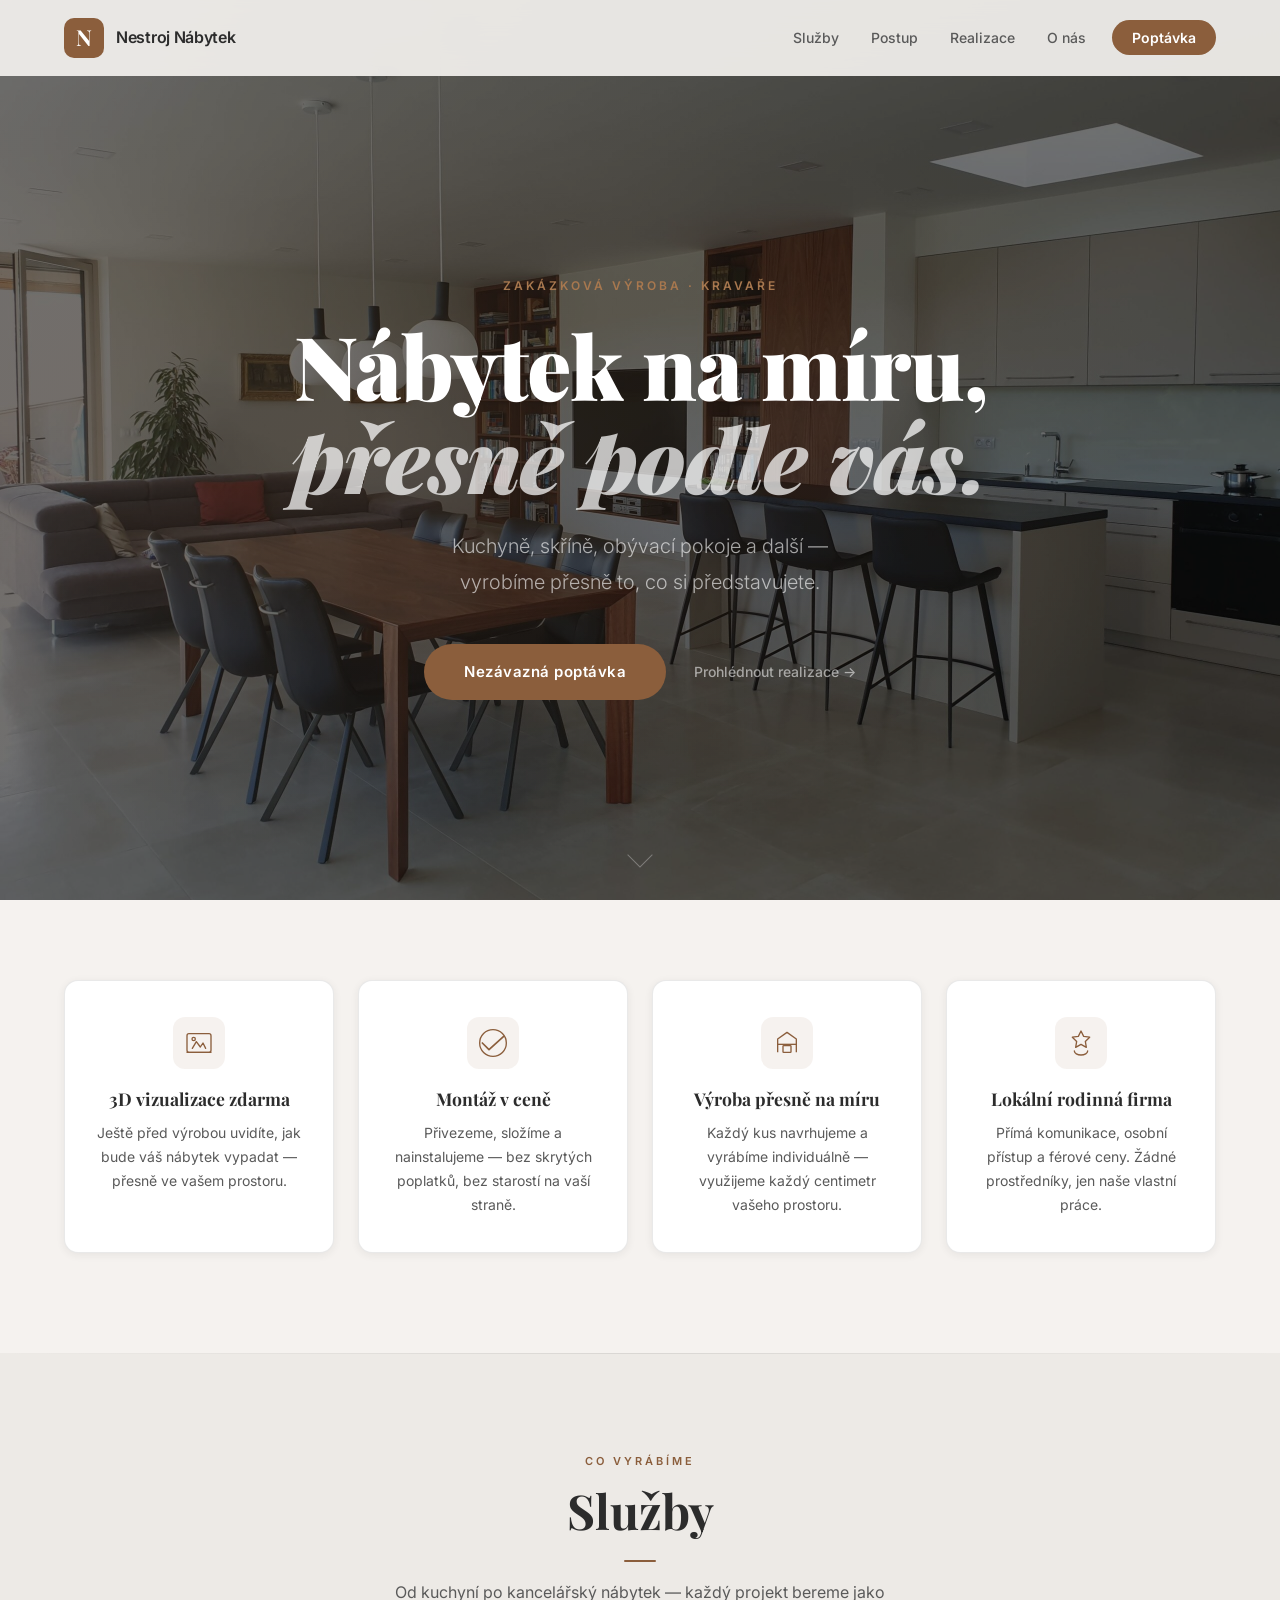
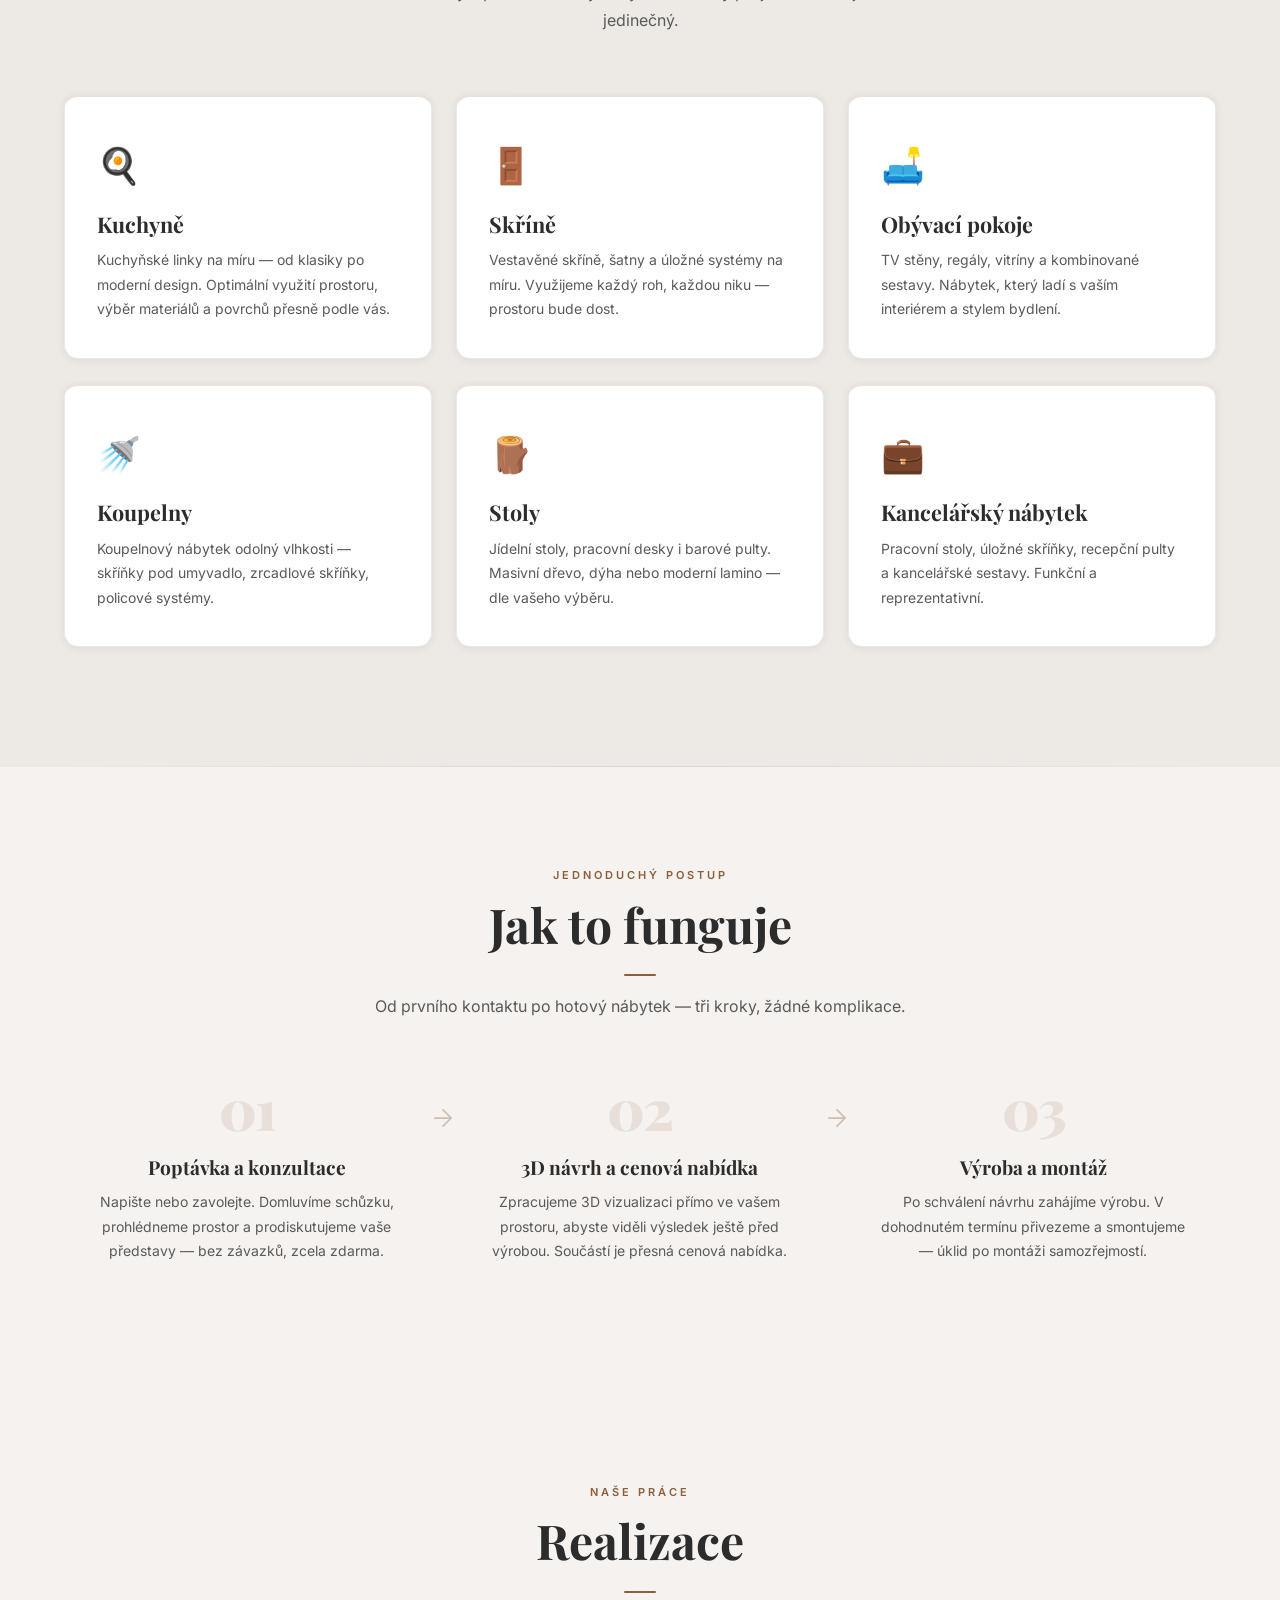
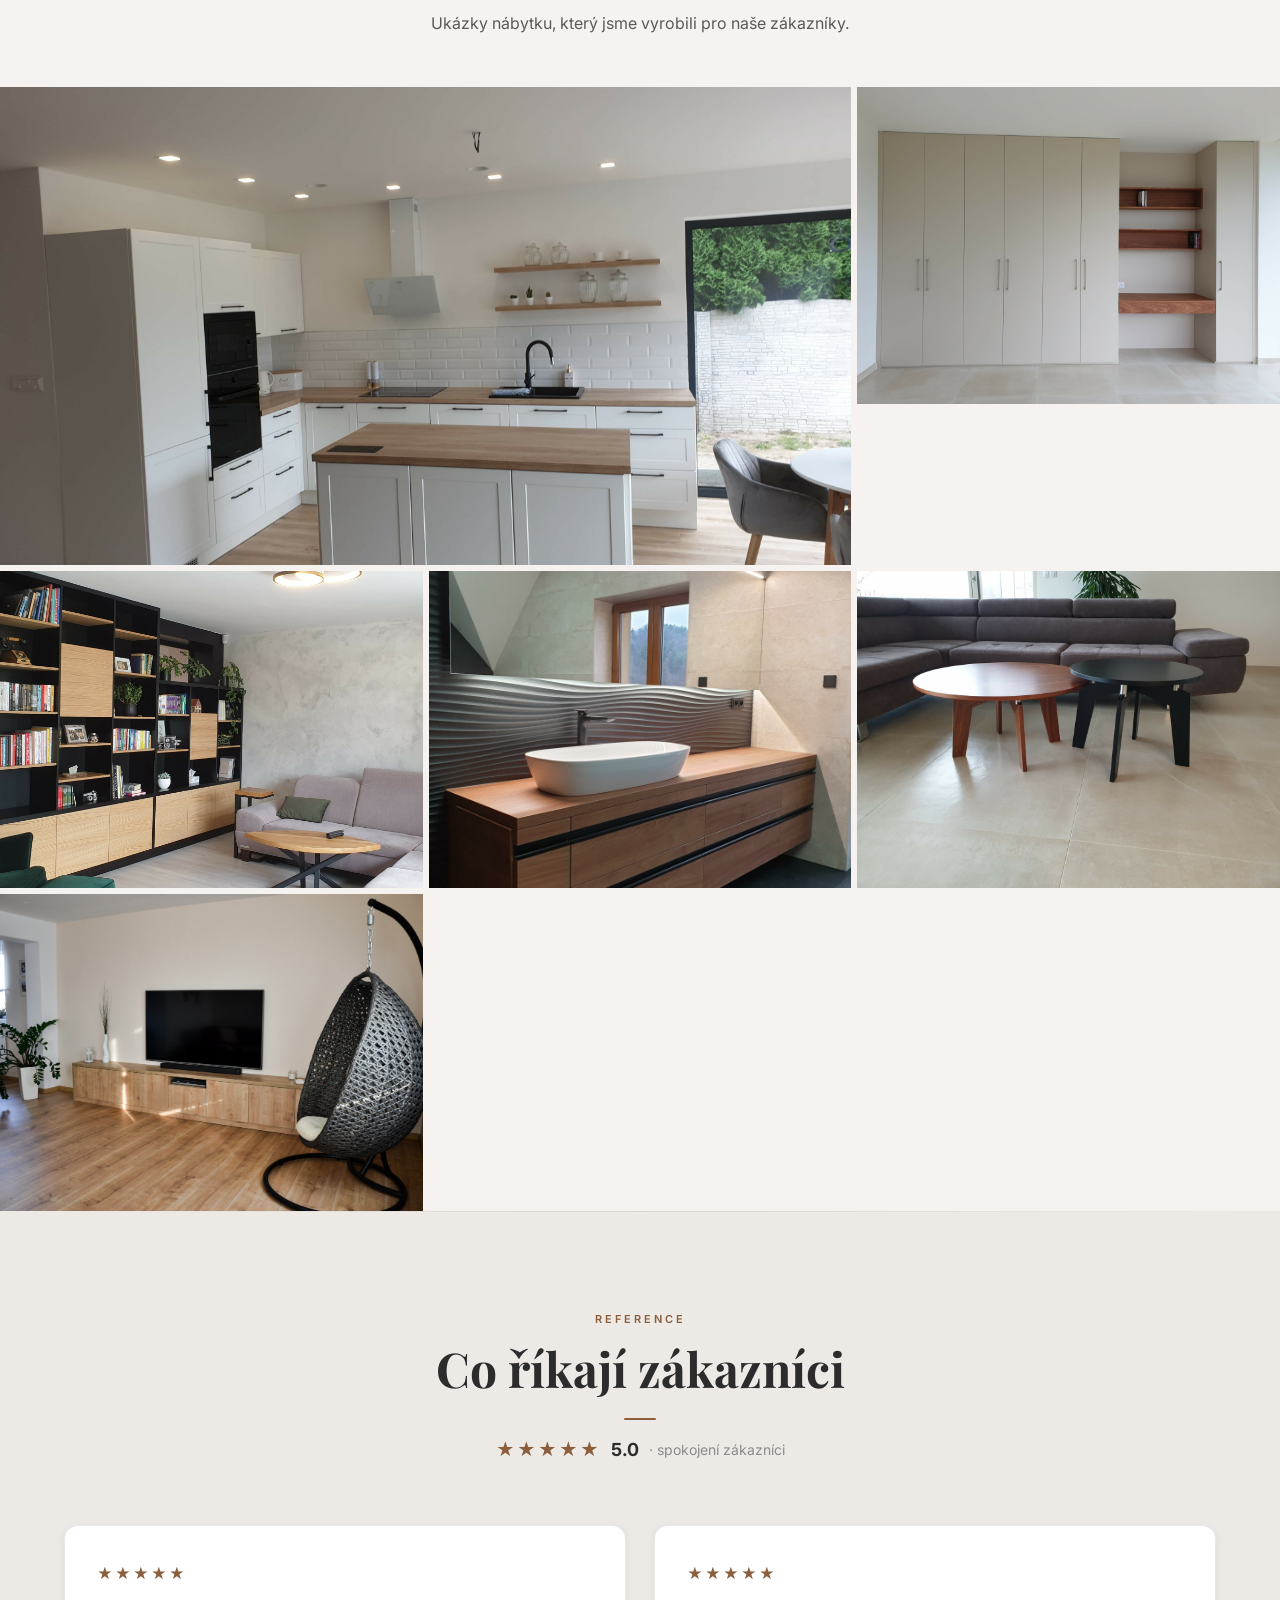
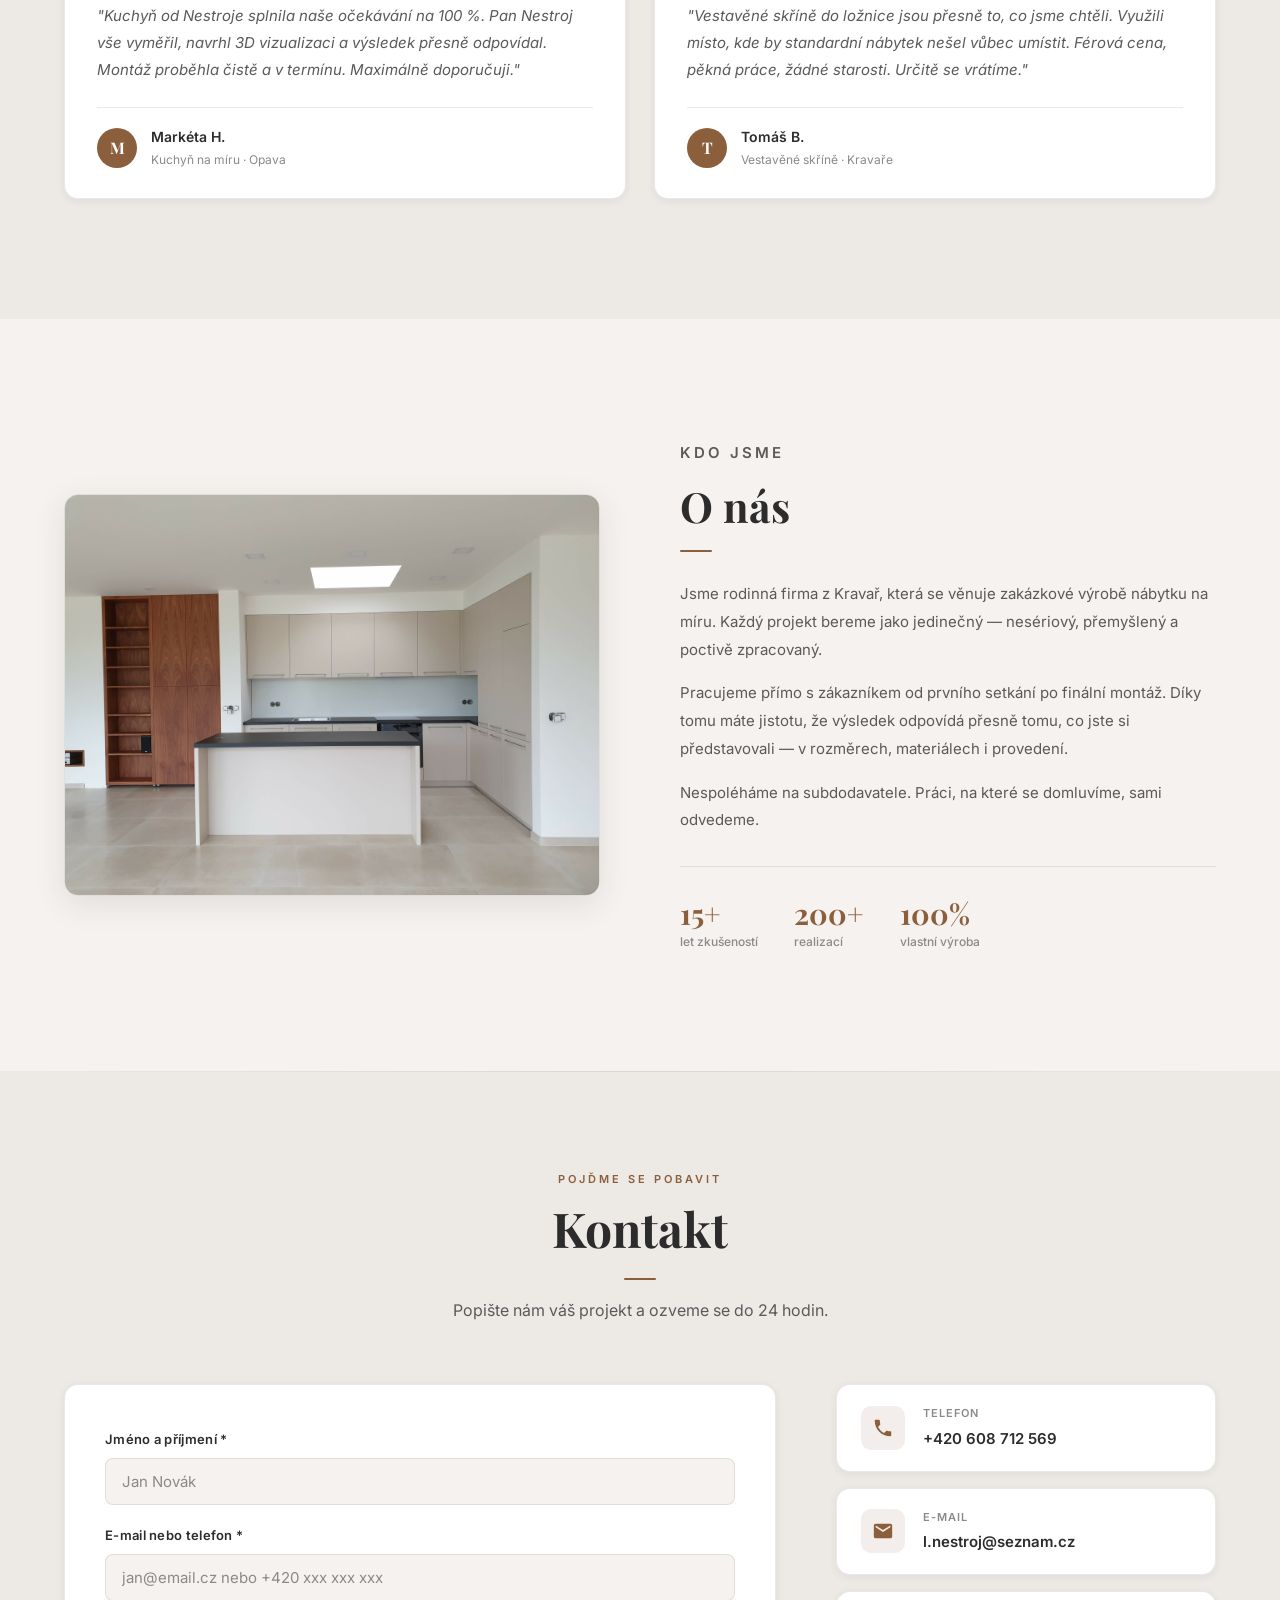
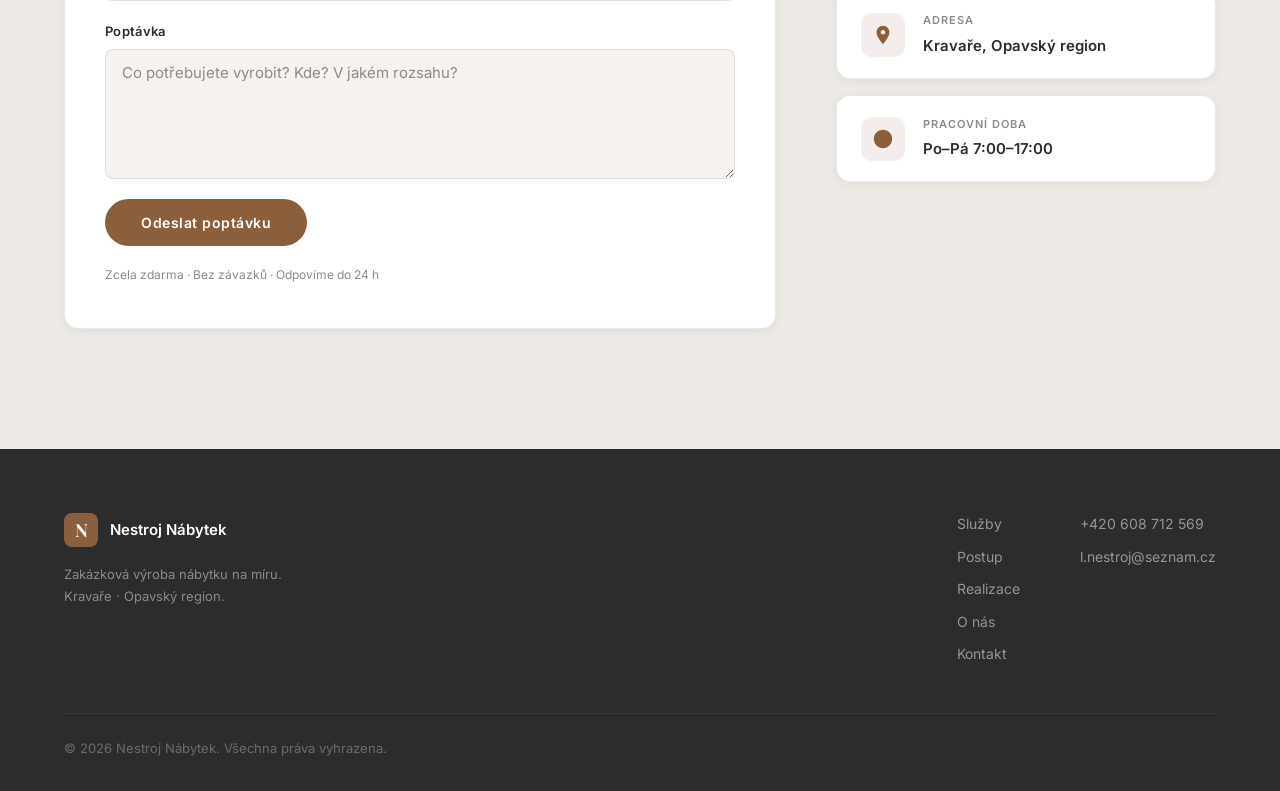
==== index.html @ abc19790 "Initial commit — Nestroj Nábytek web Jednostránkový web pro zakázkovou výrobu nábytku na míru. Sekce" ====
<!doctype html>
<html lang="cs">
  <head>
    <meta charset="UTF-8" />
    <meta name="viewport" content="width=device-width, initial-scale=1.0" />
    <title>Nestroj Nábytek | Zakázková výroba nábytku na míru — Kravaře</title>
    <meta
      name="description"
      content="Zakázková výroba nábytku na míru v Kravaři — kuchyně, skříně, obývací pokoje, koupelny, stoly, kancelářský nábytek. 3D vizualizace zdarma, montáž v ceně."
    />
    <link rel="preconnect" href="https://fonts.googleapis.com" />
    <link rel="preconnect" href="https://fonts.gstatic.com" crossorigin />
    <link
      href="https://fonts.googleapis.com/css2?family=Playfair+Display:ital,wght@0,400;0,600;0,700;0,900;1,400;1,600&family=Inter:wght@300;400;500;600;700&display=swap"
      rel="stylesheet"
    />
    <link rel="stylesheet" href="style.css" />
  </head>

  <body>
    <!-- Loading Screen -->
    <div class="loading-screen" id="loadingScreen">
      <div class="loader"></div>
    </div>

    <!-- Header -->
    <header id="header">
      <nav>
        <a href="#uvod" class="logo">
          <div class="logo-mark">N</div>
          <span class="logo-text">Nestroj Nábytek</span>
        </a>

        <ul class="nav-menu" id="navMenu">
          <li><a href="#sluzby">Služby</a></li>
          <li><a href="#jak-to-funguje">Postup</a></li>
          <li><a href="#realizace">Realizace</a></li>
          <li><a href="#o-nas">O nás</a></li>
          <li><a href="#kontakt" class="nav-cta">Poptávka</a></li>
        </ul>

        <div class="menu-toggle" id="menuToggle">
          <span></span>
          <span></span>
          <span></span>
        </div>
      </nav>
    </header>

    <!-- Hero Section -->
    <section class="hero-section" id="uvod" style="background-image: url('images/20210614_183232-scaled.jpg');">
      <div class="hero-overlay"></div>
      <div class="hero-content reveal">
        <p class="hero-eyebrow">Zakázková výroba · Kravaře</p>
        <h1 class="hero-title">Nábytek na míru,<br /><em>přesně podle vás.</em></h1>
        <p class="hero-subtitle">
          Kuchyně, skříně, obývací pokoje a další —<br />vyrobíme přesně to, co si představujete.
        </p>
        <div class="hero-actions">
          <a href="#kontakt" class="cta-button">Nezávazná poptávka</a>
          <a href="#realizace" class="cta-link">Prohlédnout realizace →</a>
        </div>
      </div>
      <a href="#benefity" class="hero-scroll" aria-label="Přejít dolů">
        <span></span>
      </a>
    </section>

    <!-- Benefits Section -->
    <section class="benefits-section" id="benefity">
      <div class="container">
        <div class="benefits-grid">
          <div class="benefit-card reveal">
            <div class="benefit-icon">
              <svg viewBox="0 0 48 48" fill="none" xmlns="http://www.w3.org/2000/svg">
                <rect x="6" y="10" width="36" height="28" rx="3" stroke="currentColor" stroke-width="2"/>
                <path d="M14 32L20 22l6 8 4-6 4 8" stroke="currentColor" stroke-width="2" stroke-linecap="round" stroke-linejoin="round"/>
                <circle cx="16" cy="18" r="2.5" stroke="currentColor" stroke-width="2"/>
                <path d="M6 38h36" stroke="currentColor" stroke-width="2" stroke-linecap="round"/>
              </svg>
            </div>
            <h3>3D vizualizace zdarma</h3>
            <p>Ještě před výrobou uvidíte, jak bude váš nábytek vypadat — přesně ve vašem prostoru.</p>
          </div>
          <div class="benefit-card reveal">
            <div class="benefit-icon">
              <svg viewBox="0 0 48 48" fill="none" xmlns="http://www.w3.org/2000/svg">
                <path d="M8 24l10 10L40 14" stroke="currentColor" stroke-width="2.5" stroke-linecap="round" stroke-linejoin="round"/>
                <circle cx="24" cy="24" r="20" stroke="currentColor" stroke-width="2"/>
              </svg>
            </div>
            <h3>Montáž v ceně</h3>
            <p>Přivezeme, složíme a nainstalujeme — bez skrytých poplatků, bez starostí na vaší straně.</p>
          </div>
          <div class="benefit-card reveal">
            <div class="benefit-icon">
              <svg viewBox="0 0 48 48" fill="none" xmlns="http://www.w3.org/2000/svg">
                <path d="M10 38V18l14-10 14 10v20" stroke="currentColor" stroke-width="2" stroke-linejoin="round"/>
                <rect x="18" y="28" width="12" height="10" rx="1" stroke="currentColor" stroke-width="2"/>
                <path d="M10 26h28" stroke="currentColor" stroke-width="2"/>
              </svg>
            </div>
            <h3>Výroba přesně na míru</h3>
            <p>Každý kus navrhujeme a vyrábíme individuálně — využijeme každý centimetr vašeho prostoru.</p>
          </div>
          <div class="benefit-card reveal">
            <div class="benefit-icon">
              <svg viewBox="0 0 48 48" fill="none" xmlns="http://www.w3.org/2000/svg">
                <path d="M24 6l4 8 9 1.3-6.5 6.3 1.5 9L24 26l-8 4.6 1.5-9L11 15.3l9-1.3z" stroke="currentColor" stroke-width="2" stroke-linejoin="round"/>
                <path d="M14 36c0 3.3 4.5 6 10 6s10-2.7 10-6" stroke="currentColor" stroke-width="2" stroke-linecap="round"/>
              </svg>
            </div>
            <h3>Lokální rodinná firma</h3>
            <p>Přímá komunikace, osobní přístup a férové ceny. Žádné prostředníky, jen naše vlastní práce.</p>
          </div>
        </div>
      </div>
    </section>

    <!-- Services Section -->
    <section class="services-section" id="sluzby">
      <div class="container">
        <div class="section-header reveal">
          <p class="section-eyebrow">Co vyrábíme</p>
          <h2 class="section-title">Služby</h2>
          <p class="section-subtitle">
            Od kuchyní po kancelářský nábytek — každý projekt bereme jako jedinečný.
          </p>
        </div>

        <div class="services-grid reveal">
          <div class="service-card">
            <div class="service-emoji">🍳</div>
            <h3 class="service-name">Kuchyně</h3>
            <p class="service-desc">
              Kuchyňské linky na míru — od klasiky po moderní design. Optimální využití prostoru, výběr materiálů a povrchů přesně podle vás.
            </p>
          </div>
          <div class="service-card">
            <div class="service-emoji">🚪</div>
            <h3 class="service-name">Skříně</h3>
            <p class="service-desc">
              Vestavěné skříně, šatny a úložné systémy na míru. Využijeme každý roh, každou niku — prostoru bude dost.
            </p>
          </div>
          <div class="service-card">
            <div class="service-emoji">🛋️</div>
            <h3 class="service-name">Obývací pokoje</h3>
            <p class="service-desc">
              TV stěny, regály, vitríny a kombinované sestavy. Nábytek, který ladí s vaším interiérem a stylem bydlení.
            </p>
          </div>
          <div class="service-card">
            <div class="service-emoji">🚿</div>
            <h3 class="service-name">Koupelny</h3>
            <p class="service-desc">
              Koupelnový nábytek odolný vlhkosti — skříňky pod umyvadlo, zrcadlové skříňky, policové systémy.
            </p>
          </div>
          <div class="service-card">
            <div class="service-emoji">🪵</div>
            <h3 class="service-name">Stoly</h3>
            <p class="service-desc">
              Jídelní stoly, pracovní desky i barové pulty. Masivní dřevo, dýha nebo moderní lamino — dle vašeho výběru.
            </p>
          </div>
          <div class="service-card">
            <div class="service-emoji">💼</div>
            <h3 class="service-name">Kancelářský nábytek</h3>
            <p class="service-desc">
              Pracovní stoly, úložné skříňky, recepční pulty a kancelářské sestavy. Funkční a reprezentativní.
            </p>
          </div>
        </div>
      </div>
    </section>

    <!-- How It Works -->
    <section class="process-section" id="jak-to-funguje">
      <div class="container">
        <div class="section-header reveal">
          <p class="section-eyebrow">Jednoduchý postup</p>
          <h2 class="section-title">Jak to funguje</h2>
          <p class="section-subtitle">Od prvního kontaktu po hotový nábytek — tři kroky, žádné komplikace.</p>
        </div>

        <div class="process-steps reveal">
          <div class="process-step">
            <div class="step-number">01</div>
            <div class="step-content">
              <h3>Poptávka a konzultace</h3>
              <p>
                Napište nebo zavolejte. Domluvíme schůzku, prohlédneme prostor a prodiskutujeme vaše představy — bez závazků, zcela zdarma.
              </p>
            </div>
          </div>
          <div class="process-divider">
            <svg viewBox="0 0 24 24" fill="none"><path d="M5 12h14M12 5l7 7-7 7" stroke="currentColor" stroke-width="1.5" stroke-linecap="round" stroke-linejoin="round"/></svg>
          </div>
          <div class="process-step">
            <div class="step-number">02</div>
            <div class="step-content">
              <h3>3D návrh a cenová nabídka</h3>
              <p>
                Zpracujeme 3D vizualizaci přímo ve vašem prostoru, abyste viděli výsledek ještě před výrobou. Součástí je přesná cenová nabídka.
              </p>
            </div>
          </div>
          <div class="process-divider">
            <svg viewBox="0 0 24 24" fill="none"><path d="M5 12h14M12 5l7 7-7 7" stroke="currentColor" stroke-width="1.5" stroke-linecap="round" stroke-linejoin="round"/></svg>
          </div>
          <div class="process-step">
            <div class="step-number">03</div>
            <div class="step-content">
              <h3>Výroba a montáž</h3>
              <p>
                Po schválení návrhu zahájíme výrobu. V dohodnutém termínu přivezeme a smontujeme — úklid po montáži samozřejmostí.
              </p>
            </div>
          </div>
        </div>
      </div>
    </section>

    <!-- Portfolio / Realizace -->
    <section class="portfolio-section" id="realizace">
      <div class="container">
        <div class="section-header reveal">
          <p class="section-eyebrow">Naše práce</p>
          <h2 class="section-title">Realizace</h2>
          <p class="section-subtitle">Ukázky nábytku, který jsme vyrobili pro naše zákazníky.</p>
        </div>
      </div>

      <!-- Mobile carousel -->
      <div class="carousel d-md-none" id="portfolioCarousel">
        <div class="carousel-indicators">
          <button type="button" data-slide="0" class="active" aria-label="Slide 1"></button>
          <button type="button" data-slide="1" aria-label="Slide 2"></button>
          <button type="button" data-slide="2" aria-label="Slide 3"></button>
          <button type="button" data-slide="3" aria-label="Slide 4"></button>
          <button type="button" data-slide="4" aria-label="Slide 5"></button>
          <button type="button" data-slide="5" aria-label="Slide 6"></button>
          <button type="button" data-slide="6" aria-label="Slide 7"></button>
          <button type="button" data-slide="7" aria-label="Slide 8"></button>
        </div>
        <div class="carousel-inner">
          <div class="carousel-track">
            <div class="carousel-item active">
              <img loading="lazy" src="images/20210723_133804-scaled.jpg" alt="Bílá kuchyň na míru s ostrůvkem" class="portfolio-img" />
            </div>
            <div class="carousel-item">
              <img loading="lazy" src="images/270881925_482523443261268_1920332955264415337_n.jpg" alt="Bílá lesklá kuchyň s dřevěnou deskou" class="portfolio-img" />
            </div>
            <div class="carousel-item">
              <img loading="lazy" src="images/20200703_093217-scaled.jpg" alt="Vestavěná skříň s dřevěnými policemi" class="portfolio-img" />
            </div>
            <div class="carousel-item">
              <img loading="lazy" src="images/20210429_110015-scaled.jpg" alt="Obývací knihovna černá s dubem" class="portfolio-img" />
            </div>
            <div class="carousel-item">
              <img loading="lazy" src="images/20200703_093305-scaled.jpg" alt="Ořechová knihovna s TV stěnou" class="portfolio-img" />
            </div>
            <div class="carousel-item">
              <img loading="lazy" src="images/20201217_094529-scaled.jpg" alt="Koupelnový nábytek s plovoucí skříňkou" class="portfolio-img" />
            </div>
            <div class="carousel-item">
              <img loading="lazy" src="images/20201219_104419-2-scaled.jpg" alt="Konferenční stolky na míru" class="portfolio-img" />
            </div>
            <div class="carousel-item">
              <img loading="lazy" src="images/DSC_0035-scaled.jpg" alt="TV skříňka z masivu" class="portfolio-img" />
            </div>
          </div>
        </div>
        <button class="carousel-control-prev" type="button" aria-label="Předchozí">
          <span class="carousel-control-prev-icon" aria-hidden="true"></span>
        </button>
        <button class="carousel-control-next" type="button" aria-label="Další">
          <span class="carousel-control-next-icon" aria-hidden="true"></span>
        </button>
      </div>

      <!-- Desktop grid -->
      <div class="portfolio-grid d-none d-md-grid reveal">
        <a class="portfolio-item portfolio-item--large" href="galerie.html?k=kuchyne">
          <img loading="lazy" src="images/20210723_133804-scaled.jpg" alt="Bílá kuchyň na míru s ostrůvkem" class="portfolio-img" />
          <div class="portfolio-overlay"><span>Kuchyně na míru →</span></div>
        </a>
        <a class="portfolio-item" href="galerie.html?k=skrine">
          <img loading="lazy" src="images/20200703_093217-scaled.jpg" alt="Vestavěná skříň s dřevěnými policemi" class="portfolio-img" />
          <div class="portfolio-overlay"><span>Vestavěné skříně →</span></div>
        </a>
        <a class="portfolio-item" href="galerie.html?k=obyvaci-pokoje">
          <img loading="lazy" src="images/20210429_110015-scaled.jpg" alt="Obývací knihovna černá s dubem" class="portfolio-img" />
          <div class="portfolio-overlay"><span>Obývací pokoje →</span></div>
        </a>
        <a class="portfolio-item" href="galerie.html?k=koupelny">
          <img loading="lazy" src="images/20201217_094529-scaled.jpg" alt="Koupelnový nábytek plovoucí" class="portfolio-img" />
          <div class="portfolio-overlay"><span>Koupelny →</span></div>
        </a>
        <a class="portfolio-item" href="galerie.html?k=stoly">
          <img loading="lazy" src="images/20201219_104419-2-scaled.jpg" alt="Konferenční stolky na míru" class="portfolio-img" />
          <div class="portfolio-overlay"><span>Stoly →</span></div>
        </a>
        <a class="portfolio-item" href="galerie.html?k=obyvaci-pokoje">
          <img loading="lazy" src="images/DSC_0035-scaled.jpg" alt="TV skříňka z masivu" class="portfolio-img" />
          <div class="portfolio-overlay"><span>Obývací pokoje →</span></div>
        </a>
      </div>
    </section>

    <!-- Reviews Section -->
    <section class="reviews-section" id="reference">
      <div class="container">
        <div class="section-header reveal">
          <p class="section-eyebrow">Reference</p>
          <h2 class="section-title">Co říkají zákazníci</h2>
          <div class="reviews-aggregate">
            <span class="stars">★★★★★</span>
            <span class="score">5.0</span>
            <span class="count">· spokojení zákazníci</span>
          </div>
        </div>

        <div class="reviews-grid reveal">
          <div class="review-card">
            <div class="review-stars">★★★★★</div>
            <p class="review-text">
              "Kuchyň od Nestroje splnila naše očekávání na 100 %. Pan Nestroj vše vyměřil, navrhl 3D vizualizaci a výsledek přesně odpovídal. Montáž proběhla čistě a v termínu. Maximálně doporučuji."
            </p>
            <div class="review-footer">
              <div class="reviewer-info">
                <div class="reviewer-avatar">M</div>
                <div>
                  <div class="reviewer-name">Markéta H.</div>
                  <div class="reviewer-detail">Kuchyň na míru · Opava</div>
                </div>
              </div>
            </div>
          </div>

          <div class="review-card">
            <div class="review-stars">★★★★★</div>
            <p class="review-text">
              "Vestavěné skříně do ložnice jsou přesně to, co jsme chtěli. Využili místo, kde by standardní nábytek nešel vůbec umístit. Férová cena, pěkná práce, žádné starosti. Určitě se vrátíme."
            </p>
            <div class="review-footer">
              <div class="reviewer-info">
                <div class="reviewer-avatar">T</div>
                <div>
                  <div class="reviewer-name">Tomáš B.</div>
                  <div class="reviewer-detail">Vestavěné skříně · Kravaře</div>
                </div>
              </div>
            </div>
          </div>
        </div>
      </div>
    </section>

    <!-- About Section -->
    <section class="about-section" id="o-nas">
      <div class="container">
        <div class="about-grid reveal">
          <div class="about-image">
            <img
              src="images/20200703_093347-scaled.jpg"
              alt="Kuchyň na míru — realizace Nestroj Nábytek"
              class="about-photo"
              loading="lazy"
            />
          </div>
          <div class="about-content">
            <p class="section-eyebrow">Kdo jsme</p>
            <h2>O nás</h2>
            <p>
              Jsme rodinná firma z Kravař, která se věnuje zakázkové výrobě nábytku na míru. Každý projekt bereme jako jedinečný — nesériový, přemyšlený a poctivě zpracovaný.
            </p>
            <p>
              Pracujeme přímo s zákazníkem od prvního setkání po finální montáž. Díky tomu máte jistotu, že výsledek odpovídá přesně tomu, co jste si představovali — v rozměrech, materiálech i provedení.
            </p>
            <p>
              Nespoléháme na subdodavatele. Práci, na které se domluvíme, sami odvedeme.
            </p>
            <div class="about-stats">
              <div class="stat">
                <span class="stat-number">15+</span>
                <span class="stat-label">let zkušeností</span>
              </div>
              <div class="stat">
                <span class="stat-number">200+</span>
                <span class="stat-label">realizací</span>
              </div>
              <div class="stat">
                <span class="stat-number">100%</span>
                <span class="stat-label">vlastní výroba</span>
              </div>
            </div>
          </div>
        </div>
      </div>
    </section>

    <!-- Contact Section -->
    <section class="contact-section" id="kontakt">
      <div class="container">
        <div class="section-header reveal">
          <p class="section-eyebrow">Pojďme se pobavit</p>
          <h2 class="section-title">Kontakt</h2>
          <p class="section-subtitle">Popište nám váš projekt a ozveme se do 24 hodin.</p>
        </div>

        <div class="contact-layout reveal">
          <!-- Form -->
          <form class="contact-form" id="contactForm" action="https://formspree.io/f/REPLACE_ME" method="POST">
            <input type="hidden" name="_subject" value="Nová poptávka — Nestroj Nábytek" />
            <div class="form-group">
              <label for="name">Jméno a příjmení *</label>
              <input type="text" id="name" name="jmeno" placeholder="Jan Novák" autocomplete="name" required />
            </div>
            <div class="form-group">
              <label for="email">E-mail nebo telefon *</label>
              <input type="text" id="email" name="kontakt" placeholder="jan@email.cz nebo +420 xxx xxx xxx" required />
            </div>
            <div class="form-group">
              <label for="message">Poptávka</label>
              <textarea id="message" name="zprava" rows="5" placeholder="Co potřebujete vyrobit? Kde? V jakém rozsahu?"></textarea>
            </div>
            <button type="submit" class="form-submit">Odeslat poptávku</button>
            <p class="form-note">Zcela zdarma · Bez závazků · Odpovíme do 24 h</p>
          </form>

          <!-- Contact Info -->
          <div class="contact-info">
            <a href="tel:+420608712569" class="contact-card">
              <div class="contact-card-icon">
                <svg viewBox="0 0 24 24" fill="none" xmlns="http://www.w3.org/2000/svg">
                  <path d="M6.62 10.79C8.06 13.62 10.38 15.94 13.21 17.38L15.41 15.18C15.69 14.9 16.08 14.82 16.43 14.93C17.55 15.3 18.75 15.5 20 15.5C20.55 15.5 21 15.95 21 16.5V20C21 20.55 20.55 21 20 21C10.61 21 3 13.39 3 4C3 3.45 3.45 3 4 3H7.5C8.05 3 8.5 3.45 8.5 4C8.5 5.25 8.7 6.45 9.07 7.57C9.18 7.92 9.1 8.31 8.82 8.59L6.62 10.79Z" fill="currentColor"/>
                </svg>
              </div>
              <div>
                <div class="contact-card-label">Telefon</div>
                <div class="contact-card-value">+420 608 712 569</div>
              </div>
            </a>
            <a href="mailto:l.nestroj@seznam.cz" class="contact-card">
              <div class="contact-card-icon">
                <svg viewBox="0 0 24 24" fill="none" xmlns="http://www.w3.org/2000/svg">
                  <path d="M20 4H4C2.9 4 2 4.9 2 6V18C2 19.1 2.9 20 4 20H20C21.1 20 22 19.1 22 18V6C22 4.9 21.1 4 20 4ZM20 8L12 13L4 8V6L12 11L20 6V8Z" fill="currentColor"/>
                </svg>
              </div>
              <div>
                <div class="contact-card-label">E-mail</div>
                <div class="contact-card-value">l.nestroj@seznam.cz</div>
              </div>
            </a>
            <div class="contact-card contact-card--static">
              <div class="contact-card-icon">
                <svg viewBox="0 0 24 24" fill="none" xmlns="http://www.w3.org/2000/svg">
                  <path d="M12 2C8.13 2 5 5.13 5 9c0 5.25 7 13 7 13s7-7.75 7-13c0-3.87-3.13-7-7-7zm0 9.5c-1.38 0-2.5-1.12-2.5-2.5S10.62 6.5 12 6.5s2.5 1.12 2.5 2.5S13.38 11.5 12 11.5z" fill="currentColor"/>
                </svg>
              </div>
              <div>
                <div class="contact-card-label">Adresa</div>
                <div class="contact-card-value">Kravaře, Opavský region</div>
              </div>
            </div>
            <div class="contact-card contact-card--static">
              <div class="contact-card-icon">
                <svg viewBox="0 0 24 24" fill="none" xmlns="http://www.w3.org/2000/svg">
                  <path d="M12 2C6.48 2 2 6.48 2 12s4.48 10 10 10 10-4.48 10-10S17.52 2 12 2zm.5 5H11v6l5.25 3.15.75-1.23-4.5-2.67V7z" fill="currentColor"/>
                </svg>
              </div>
              <div>
                <div class="contact-card-label">Pracovní doba</div>
                <div class="contact-card-value">Po–Pá 7:00–17:00</div>
              </div>
            </div>
          </div>
        </div>
      </div>
    </section>

    <!-- Footer -->
    <footer>
      <div class="container">
        <div class="footer-content">
          <div class="footer-brand">
            <div class="footer-logo">
              <div class="logo-mark logo-mark--small">N</div>
              <span>Nestroj Nábytek</span>
            </div>
            <p>Zakázková výroba nábytku na míru.<br />Kravaře · Opavský region.</p>
          </div>
          <div class="footer-links">
            <a href="#sluzby">Služby</a>
            <a href="#jak-to-funguje">Postup</a>
            <a href="#realizace">Realizace</a>
            <a href="#o-nas">O nás</a>
            <a href="#kontakt">Kontakt</a>
          </div>
          <div class="footer-contact">
            <a href="tel:+420608712569">+420 608 712 569</a>
            <a href="mailto:l.nestroj@seznam.cz">l.nestroj@seznam.cz</a>
          </div>
        </div>
        <div class="footer-bottom">
          <p>© 2026 Nestroj Nábytek. Všechna práva vyhrazena.</p>
        </div>
      </div>
    </footer>

    <!-- Floating call button (mobile) -->
    <a href="tel:+420608712569" class="fab-call" aria-label="Zavolat +420 608 712 569">
      <svg viewBox="0 0 24 24" fill="currentColor" xmlns="http://www.w3.org/2000/svg">
        <path d="M6.62 10.79C8.06 13.62 10.38 15.94 13.21 17.38L15.41 15.18C15.69 14.9 16.08 14.82 16.43 14.93C17.55 15.3 18.75 15.5 20 15.5C20.55 15.5 21 15.95 21 16.5V20C21 20.55 20.55 21 20 21C10.61 21 3 13.39 3 4C3 3.45 3.45 3 4 3H7.5C8.05 3 8.5 3.45 8.5 4C8.5 5.25 8.7 6.45 9.07 7.57C9.18 7.92 9.1 8.31 8.82 8.59L6.62 10.79Z"/>
      </svg>
      <span>+420 608 712 569</span>
    </a>

    <script src="script.js" defer></script>
  </body>
</html>
---- style.css ----
@charset "utf-8";

/* ─── Reset & Base ─────────────────────────────────────────────────── */
*, *::before, *::after {
  margin: 0;
  padding: 0;
  box-sizing: border-box;
}

html {
  scroll-behavior: smooth;
  scroll-padding-top: 80px;
}

:root {
  --bg:        #F5F2EF;
  --bg-alt:    #EDEAE6;
  --dark:      #2C2C2C;
  --accent:    #8B5E3C;
  --accent-lt: #A8784F;
  --text:      #1A1A1A;
  --text-mid:  #5A5A5A;
  --text-soft: #8A8A8A;
  --white:     #FFFFFF;
  --card:      #FFFFFF;
  --border:    rgba(44, 44, 44, 0.1);
  --shadow-sm: 0 2px 8px rgba(44,44,44,0.07);
  --shadow-md: 0 8px 32px rgba(44,44,44,0.10);
  --shadow-lg: 0 20px 60px rgba(44,44,44,0.13);
  --radius:    14px;
  --radius-sm: 8px;
  --nav-h:     76px;
}

body {
  font-family: 'Inter', -apple-system, BlinkMacSystemFont, 'Segoe UI', sans-serif;
  background: var(--bg);
  color: var(--text);
  overflow-x: hidden;
  line-height: 1.6;
  -webkit-font-smoothing: antialiased;
}

/* ─── Typography ───────────────────────────────────────────────────── */
h1, h2, h3, h4 {
  font-family: 'Playfair Display', Georgia, serif;
  line-height: 1.15;
  color: var(--dark);
}

/* ─── Scrollbar ────────────────────────────────────────────────────── */
::-webkit-scrollbar { width: 6px; }
::-webkit-scrollbar-track { background: var(--bg); }
::-webkit-scrollbar-thumb { background: var(--accent); border-radius: 3px; }

/* ─── Container ────────────────────────────────────────────────────── */
.container {
  max-width: 1200px;
  margin: 0 auto;
  padding: 0 24px;
}

/* ─── Loading ──────────────────────────────────────────────────────── */
.loading-screen {
  position: fixed;
  inset: 0;
  background: var(--bg);
  display: flex;
  align-items: center;
  justify-content: center;
  z-index: 9999;
  transition: opacity 0.5s ease;
}
.loading-screen.hidden { opacity: 0; pointer-events: none; }
.loader {
  width: 34px; height: 34px;
  border: 2px solid var(--border);
  border-top-color: var(--accent);
  border-radius: 50%;
  animation: spin 1.2s linear infinite;
}
@keyframes spin { to { transform: rotate(360deg); } }

/* ─── Header ───────────────────────────────────────────────────────── */
header {
  position: fixed;
  top: 0; left: 0; right: 0;
  height: var(--nav-h);
  background: rgba(245, 242, 239, 0.92);
  backdrop-filter: blur(16px);
  -webkit-backdrop-filter: blur(16px);
  border-bottom: 1px solid transparent;
  z-index: 1000;
  transition: border-color 0.3s ease, background 0.3s ease;
}
header.scrolled {
  border-bottom-color: var(--border);
  background: rgba(245, 242, 239, 0.97);
}
nav {
  max-width: 1200px;
  margin: 0 auto;
  padding: 0 24px;
  height: 100%;
  display: flex;
  align-items: center;
  justify-content: space-between;
}

.logo {
  display: flex;
  align-items: center;
  gap: 12px;
  text-decoration: none;
  color: var(--dark);
}
.logo-mark {
  width: 40px; height: 40px;
  background: var(--accent);
  color: var(--white);
  border-radius: 10px;
  display: flex;
  align-items: center;
  justify-content: center;
  font-family: 'Playfair Display', serif;
  font-size: 22px;
  font-weight: 700;
  flex-shrink: 0;
  transition: transform 0.3s ease;
}
.logo:hover .logo-mark { transform: rotate(-5deg) scale(1.05); }
.logo-text {
  font-size: 16px;
  font-weight: 600;
  letter-spacing: -0.3px;
  color: var(--dark);
}
@media (max-width: 480px) { .logo-text { display: none; } }

.nav-menu {
  display: flex;
  list-style: none;
  gap: 4px;
  align-items: center;
}
.nav-menu a {
  text-decoration: none;
  font-size: 14px;
  font-weight: 500;
  color: var(--text-mid);
  padding: 8px 14px;
  border-radius: var(--radius-sm);
  transition: color 0.2s ease, background 0.2s ease;
}
.nav-menu a:hover {
  color: var(--dark);
  background: rgba(44,44,44,0.06);
}
.nav-menu a.active { color: var(--accent); }
.nav-menu .nav-cta {
  background: var(--accent);
  color: var(--white) !important;
  padding: 9px 20px;
  border-radius: 999px;
  font-weight: 600;
  margin-left: 8px;
  transition: background 0.2s ease, transform 0.2s ease, box-shadow 0.2s ease;
}
.nav-menu .nav-cta:hover {
  background: var(--accent-lt);
  transform: translateY(-1px);
  box-shadow: 0 6px 20px rgba(139,94,60,0.28);
}

/* Mobile toggle */
.menu-toggle {
  display: none;
  flex-direction: column;
  gap: 5px;
  cursor: pointer;
  padding: 4px;
}
.menu-toggle span {
  width: 24px; height: 2px;
  background: var(--dark);
  border-radius: 2px;
  transition: transform 0.3s ease, opacity 0.3s ease;
}
.menu-toggle.active span:nth-child(1) { transform: rotate(45deg) translate(5px, 5px); }
.menu-toggle.active span:nth-child(2) { opacity: 0; }
.menu-toggle.active span:nth-child(3) { transform: rotate(-45deg) translate(5px, -5px); }

/* ─── Hero ─────────────────────────────────────────────────────────── */
.hero-section {
  min-height: 100vh;
  display: flex;
  align-items: center;
  justify-content: center;
  position: relative;
  overflow: hidden;
  background: var(--dark);
  padding-top: var(--nav-h);
}

.hero-section {
  background-size: cover;
  background-position: center;
  background-repeat: no-repeat;
}
.hero-section::before {
  content: '';
  position: absolute;
  inset: 0;
  background: rgba(10, 10, 10, 0.58);
  z-index: 0;
}
.hero-overlay {
  position: absolute;
  inset: 0;
  background: radial-gradient(ellipse at 30% 50%, rgba(139,94,60,0.18) 0%, transparent 65%);
  z-index: 0;
}
.hero-content {
  position: relative;
  z-index: 1;
  text-align: center;
  max-width: 820px;
  padding: 0 24px;
}
.hero-eyebrow {
  font-size: 12px;
  font-weight: 600;
  letter-spacing: 3px;
  text-transform: uppercase;
  color: var(--accent-lt);
  margin-bottom: 24px;
}
.hero-title {
  font-family: 'Playfair Display', serif;
  font-size: clamp(2.8rem, 7vw, 5.5rem);
  font-weight: 900;
  line-height: 1.05;
  color: var(--white);
  margin-bottom: 24px;
  letter-spacing: -1px;
}
.hero-title em {
  font-style: italic;
  color: rgba(255,255,255,0.72);
}
.hero-subtitle {
  font-size: clamp(1rem, 2.5vw, 1.25rem);
  color: rgba(255,255,255,0.62);
  font-weight: 300;
  line-height: 1.8;
  margin-bottom: 44px;
}
.hero-actions {
  display: flex;
  align-items: center;
  justify-content: center;
  gap: 28px;
  flex-wrap: wrap;
}
.cta-button {
  display: inline-block;
  padding: 16px 40px;
  background: var(--accent);
  color: var(--white);
  text-decoration: none;
  font-size: 15px;
  font-weight: 600;
  letter-spacing: 0.5px;
  border-radius: 999px;
  transition: background 0.25s ease, transform 0.25s ease, box-shadow 0.25s ease;
}
.cta-button:hover {
  background: var(--accent-lt);
  transform: translateY(-2px);
  box-shadow: 0 12px 36px rgba(139,94,60,0.35);
}
.cta-link {
  color: rgba(255,255,255,0.55);
  text-decoration: none;
  font-size: 14px;
  font-weight: 500;
  transition: color 0.2s ease;
}
.cta-link:hover { color: rgba(255,255,255,0.9); }

.hero-scroll {
  position: absolute;
  bottom: 36px;
  left: 50%;
  transform: translateX(-50%);
  z-index: 2;
  text-decoration: none;
  animation: scrollBounce 2.4s ease-in-out infinite;
}
.hero-scroll span {
  display: block;
  width: 18px; height: 18px;
  border-right: 1.5px solid rgba(255,255,255,0.3);
  border-bottom: 1.5px solid rgba(255,255,255,0.3);
  transform: rotate(45deg);
}
@keyframes scrollBounce {
  0%, 100% { transform: translateX(-50%) translateY(0); opacity: 0.4; }
  50% { transform: translateX(-50%) translateY(10px); opacity: 1; }
}

/* ─── Section Headers ──────────────────────────────────────────────── */
.section-eyebrow {
  font-size: 11px;
  font-weight: 600;
  letter-spacing: 3px;
  text-transform: uppercase;
  color: var(--accent);
  margin-bottom: 12px;
  display: block;
}
.section-header {
  text-align: center;
  margin-bottom: 60px;
}
.section-title {
  font-family: 'Playfair Display', serif;
  font-size: clamp(2rem, 4.5vw, 3rem);
  font-weight: 700;
  color: var(--dark);
  margin-bottom: 16px;
  position: relative;
  padding-bottom: 24px;
}
.section-title::after {
  content: '';
  position: absolute;
  bottom: 0; left: 50%;
  transform: translateX(-50%);
  width: 32px; height: 2px;
  background: var(--accent);
  border-radius: 2px;
}
.section-subtitle {
  font-size: 16px;
  color: var(--text-mid);
  max-width: 560px;
  margin: 0 auto;
  line-height: 1.75;
}

/* ─── Benefits ─────────────────────────────────────────────────────── */
.benefits-section {
  padding: 80px 0 100px;
  background: var(--bg);
}
.benefits-grid {
  display: grid;
  grid-template-columns: repeat(4, 1fr);
  gap: 24px;
}
.benefit-card {
  background: var(--card);
  border: 1px solid var(--border);
  border-radius: var(--radius);
  padding: 36px 28px;
  text-align: center;
  box-shadow: var(--shadow-sm);
  transition: transform 0.3s ease, box-shadow 0.3s ease, border-color 0.3s ease;
}
.benefit-card:hover {
  transform: translateY(-6px);
  box-shadow: var(--shadow-md);
  border-color: rgba(139,94,60,0.2);
}
.benefit-icon {
  width: 52px; height: 52px;
  margin: 0 auto 20px;
  color: var(--accent);
  display: flex;
  align-items: center;
  justify-content: center;
  background: rgba(139,94,60,0.08);
  border-radius: 12px;
  padding: 10px;
}
.benefit-icon svg { width: 100%; height: 100%; }
.benefit-card h3 {
  font-family: 'Playfair Display', serif;
  font-size: 1.1rem;
  font-weight: 700;
  color: var(--dark);
  margin-bottom: 12px;
}
.benefit-card p {
  font-size: 14px;
  color: var(--text-mid);
  line-height: 1.7;
}

/* ─── Services ─────────────────────────────────────────────────────── */
.services-section {
  padding: 100px 0 120px;
  background: var(--bg-alt);
  position: relative;
}
.services-section::before {
  content: '';
  position: absolute;
  top: 0; left: 0; right: 0;
  height: 1px;
  background: linear-gradient(90deg, transparent, var(--border), transparent);
}
.services-section::after {
  content: '';
  position: absolute;
  bottom: 0; left: 0; right: 0;
  height: 1px;
  background: linear-gradient(90deg, transparent, var(--border), transparent);
}
.services-grid {
  display: grid;
  grid-template-columns: repeat(3, 1fr);
  gap: 24px;
}
.service-card {
  background: var(--card);
  border: 1px solid var(--border);
  border-top: 3px solid rgba(139,94,60,0.18);
  border-radius: var(--radius);
  padding: 40px 32px 36px;
  box-shadow: var(--shadow-sm);
  transition: transform 0.35s ease, box-shadow 0.35s ease, border-top-color 0.35s ease;
}
.service-card:hover {
  transform: translateY(-8px);
  box-shadow: var(--shadow-lg);
  border-top-color: var(--accent);
}
.service-emoji {
  font-size: 2.2rem;
  margin-bottom: 18px;
  display: block;
}
.service-name {
  font-family: 'Playfair Display', serif;
  font-size: 1.35rem;
  font-weight: 700;
  color: var(--dark);
  margin-bottom: 12px;
}
.service-desc {
  font-size: 14px;
  color: var(--text-mid);
  line-height: 1.75;
}

/* ─── Process ──────────────────────────────────────────────────────── */
.process-section {
  padding: 100px 0 120px;
  background: var(--bg);
}
.process-steps {
  display: flex;
  align-items: flex-start;
  gap: 0;
}
.process-step {
  flex: 1;
  text-align: center;
  padding: 0 24px;
}
.step-number {
  font-family: 'Playfair Display', serif;
  font-size: 3.5rem;
  font-weight: 900;
  color: rgba(139,94,60,0.12);
  line-height: 1;
  margin-bottom: 20px;
  letter-spacing: -2px;
}
.step-content h3 {
  font-family: 'Playfair Display', serif;
  font-size: 1.2rem;
  font-weight: 700;
  color: var(--dark);
  margin-bottom: 12px;
}
.step-content p {
  font-size: 14px;
  color: var(--text-mid);
  line-height: 1.75;
}
.process-divider {
  display: flex;
  align-items: center;
  justify-content: center;
  padding-top: 24px;
  flex-shrink: 0;
  color: rgba(139,94,60,0.35);
}
.process-divider svg {
  width: 28px; height: 28px;
}

/* ─── Portfolio images ─────────────────────────────────────────────── */
.portfolio-img {
  width: 100%; height: 100%;
  object-fit: cover;
  object-position: center;
  display: block;
  transition: transform 0.55s cubic-bezier(0.25, 0.46, 0.45, 0.94);
}
.portfolio-item:hover .portfolio-img { transform: scale(1.05); }

/* carousel real images */
.carousel-item .portfolio-img {
  position: absolute;
  inset: 0;
  height: 100%;
}

/* ─── Portfolio Section ────────────────────────────────────────────── */
.portfolio-section {
  padding: 100px 0 0;
  background: var(--bg);
}
.portfolio-section .section-header {
  padding: 0 24px;
  max-width: 1200px;
  margin: 0 auto 50px;
  text-align: center;
}
.portfolio-grid {
  display: grid;
  grid-template-columns: repeat(3, 1fr);
  grid-template-rows: auto auto;
  gap: 6px;
  max-width: 1400px;
  margin: 0 auto;
}
.portfolio-item {
  position: relative;
  overflow: hidden;
  aspect-ratio: 4/3;
  cursor: pointer;
  text-decoration: none;
  display: block;
}
.portfolio-item--large {
  grid-column: span 2;
  aspect-ratio: 16/9;
}
.portfolio-item .portfolio-placeholder {
  width: 100%; height: 100%;
  min-height: unset;
  transition: transform 0.5s ease;
}
.portfolio-item:hover .portfolio-placeholder { transform: scale(1.04); }
.portfolio-overlay {
  position: absolute;
  inset: 0;
  background: linear-gradient(to top, rgba(44,44,44,0.7) 0%, transparent 50%);
  display: flex;
  align-items: flex-end;
  padding: 20px;
  opacity: 0;
  transition: opacity 0.3s ease;
}
.portfolio-item:hover .portfolio-overlay { opacity: 1; }
.portfolio-overlay span {
  font-size: 13px;
  font-weight: 600;
  color: var(--white);
  letter-spacing: 1px;
  text-transform: uppercase;
}

/* ─── Mobile Carousel ──────────────────────────────────────────────── */
.d-none { display: none !important; }
.d-md-none { display: none !important; }
.d-md-grid { display: none !important; }
@media (min-width: 768px) {
  .d-md-none { display: none !important; }
  .d-md-grid { display: grid !important; }
}
@media (max-width: 767.98px) {
  .d-md-none { display: block !important; }
  .d-md-grid { display: none !important; }
}

.carousel {
  position: relative;
  width: calc(100% - 48px);
  max-width: 600px;
  margin: 20px auto 60px;
  border-radius: var(--radius);
  overflow: hidden;
  box-shadow: var(--shadow-md);
  user-select: none;
  -webkit-user-select: none;
  touch-action: pan-y;
}
.carousel-inner {
  width: 100%;
  overflow: hidden;
}
.carousel-track {
  display: flex;
  transition: transform 0.45s cubic-bezier(0.25, 0.46, 0.45, 0.94);
  will-change: transform;
}
.carousel-track.dragging { transition: none !important; }
.carousel-item {
  flex: 0 0 100%;
  width: 100%;
  aspect-ratio: 16/9;
  position: relative;
  overflow: hidden;
}
.carousel-indicators {
  position: absolute;
  left: 0; right: 0; bottom: 14px;
  display: flex;
  justify-content: center;
  gap: 8px;
  z-index: 3;
}
.carousel-indicators button {
  width: 8px; height: 8px;
  border-radius: 50%;
  border: none;
  background: rgba(255,255,255,0.4);
  cursor: pointer;
  transition: background 0.25s, transform 0.25s;
}
.carousel-indicators button.active,
.carousel-indicators button:hover {
  background: var(--accent);
  transform: scale(1.25);
}
.carousel-control-prev,
.carousel-control-next {
  position: absolute;
  top: 50%; transform: translateY(-50%);
  width: 40px; height: 40px;
  border-radius: 50%;
  border: 1px solid rgba(255,255,255,0.25);
  background: rgba(245,242,239,0.85);
  backdrop-filter: blur(8px);
  cursor: pointer;
  display: flex;
  align-items: center;
  justify-content: center;
  transition: background 0.25s, transform 0.25s;
  z-index: 3;
}
.carousel-control-prev:hover,
.carousel-control-next:hover {
  background: var(--accent);
  border-color: var(--accent);
}
.carousel-control-prev { left: 12px; }
.carousel-control-next { right: 12px; }
.carousel-control-prev-icon,
.carousel-control-next-icon {
  width: 16px; height: 16px;
  background-size: 100%;
  background-repeat: no-repeat;
}
.carousel-control-prev-icon {
  background-image: url("data:image/svg+xml,%3Csvg xmlns='http://www.w3.org/2000/svg' fill='none' stroke='%232C2C2C' stroke-width='2' viewBox='0 0 24 24'%3E%3Cpath d='M15 18l-6-6 6-6'/%3E%3C/svg%3E");
}
.carousel-control-next-icon {
  background-image: url("data:image/svg+xml,%3Csvg xmlns='http://www.w3.org/2000/svg' fill='none' stroke='%232C2C2C' stroke-width='2' viewBox='0 0 24 24'%3E%3Cpath d='M9 6l6 6-6 6'/%3E%3C/svg%3E");
}
.carousel-control-prev:hover .carousel-control-prev-icon {
  background-image: url("data:image/svg+xml,%3Csvg xmlns='http://www.w3.org/2000/svg' fill='none' stroke='%23fff' stroke-width='2' viewBox='0 0 24 24'%3E%3Cpath d='M15 18l-6-6 6-6'/%3E%3C/svg%3E");
}
.carousel-control-next:hover .carousel-control-next-icon {
  background-image: url("data:image/svg+xml,%3Csvg xmlns='http://www.w3.org/2000/svg' fill='none' stroke='%23fff' stroke-width='2' viewBox='0 0 24 24'%3E%3Cpath d='M9 6l6 6-6 6'/%3E%3C/svg%3E");
}

/* ─── Reviews ──────────────────────────────────────────────────────── */
.reviews-section {
  padding: 100px 0 120px;
  background: var(--bg-alt);
  position: relative;
}
.reviews-section::before {
  content: '';
  position: absolute;
  top: 0; left: 0; right: 0;
  height: 1px;
  background: linear-gradient(90deg, transparent, var(--border), transparent);
}
.reviews-aggregate {
  display: flex;
  align-items: center;
  justify-content: center;
  gap: 10px;
  margin-top: 14px;
}
.reviews-aggregate .stars { color: var(--accent); font-size: 18px; letter-spacing: 2px; }
.reviews-aggregate .score { font-size: 18px; font-weight: 700; color: var(--dark); }
.reviews-aggregate .count { font-size: 14px; color: var(--text-soft); }

.reviews-grid {
  display: grid;
  grid-template-columns: repeat(2, 1fr);
  gap: 28px;
}
.review-card {
  background: var(--card);
  border: 1px solid var(--border);
  border-radius: var(--radius);
  padding: 36px 32px 28px;
  box-shadow: var(--shadow-sm);
  transition: transform 0.3s ease, box-shadow 0.3s ease;
  display: flex;
  flex-direction: column;
}
.review-card:hover {
  transform: translateY(-5px);
  box-shadow: var(--shadow-md);
}
.review-stars {
  color: var(--accent);
  font-size: 15px;
  letter-spacing: 2px;
  margin-bottom: 16px;
}
.review-text {
  font-size: 15px;
  color: var(--text-mid);
  line-height: 1.8;
  flex: 1;
  margin-bottom: 24px;
  font-style: italic;
}
.review-footer { border-top: 1px solid var(--border); padding-top: 18px; }
.reviewer-info {
  display: flex;
  align-items: center;
  gap: 14px;
}
.reviewer-avatar {
  width: 40px; height: 40px;
  border-radius: 50%;
  background: var(--accent);
  color: var(--white);
  display: flex;
  align-items: center;
  justify-content: center;
  font-size: 16px;
  font-weight: 700;
  font-family: 'Playfair Display', serif;
  flex-shrink: 0;
}
.reviewer-name { font-size: 14px; font-weight: 600; color: var(--dark); }
.reviewer-detail { font-size: 12px; color: var(--text-soft); margin-top: 2px; }

/* ─── About ────────────────────────────────────────────────────────── */
.about-section {
  padding: 120px 0;
  background: var(--bg);
}
.about-grid {
  display: grid;
  grid-template-columns: 1fr 1fr;
  gap: 80px;
  align-items: center;
}
.about-photo {
  width: 100%;
  aspect-ratio: 4/3;
  object-fit: cover;
  object-position: center;
  border-radius: var(--radius);
  display: block;
  box-shadow: var(--shadow-md);
  border: 1px solid var(--border);
  transition: transform 0.3s ease, box-shadow 0.3s ease;
}
.about-photo:hover {
  transform: scale(1.02);
  box-shadow: var(--shadow-lg);
}
.about-content .section-eyebrow { text-align: left; }
.about-content h2 {
  font-family: 'Playfair Display', serif;
  font-size: clamp(2rem, 3.5vw, 2.6rem);
  font-weight: 700;
  color: var(--dark);
  margin-bottom: 28px;
  padding-bottom: 22px;
  position: relative;
}
.about-content h2::after {
  content: '';
  position: absolute;
  bottom: 0; left: 0;
  width: 32px; height: 2px;
  background: var(--accent);
  border-radius: 2px;
}
.about-content p {
  font-size: 15px;
  color: var(--text-mid);
  line-height: 1.85;
  margin-bottom: 16px;
}
.about-content p:last-of-type { margin-bottom: 32px; }
.about-stats {
  display: flex;
  gap: 36px;
  padding-top: 32px;
  border-top: 1px solid var(--border);
}
.stat { display: flex; flex-direction: column; gap: 4px; }
.stat-number {
  font-family: 'Playfair Display', serif;
  font-size: 1.8rem;
  font-weight: 700;
  color: var(--accent);
  line-height: 1;
}
.stat-label { font-size: 12px; color: var(--text-soft); font-weight: 500; }

/* ─── Contact ──────────────────────────────────────────────────────── */
.contact-section {
  padding: 100px 0 120px;
  background: var(--bg-alt);
  position: relative;
}
.contact-section::before {
  content: '';
  position: absolute;
  top: 0; left: 0; right: 0;
  height: 1px;
  background: linear-gradient(90deg, transparent, var(--border), transparent);
}
.contact-layout {
  display: grid;
  grid-template-columns: 1fr 380px;
  gap: 60px;
  align-items: start;
}

.contact-form {
  background: var(--card);
  border: 1px solid var(--border);
  border-radius: var(--radius);
  padding: 44px 40px;
  box-shadow: var(--shadow-sm);
  display: flex;
  flex-direction: column;
  gap: 20px;
}
.form-group { display: flex; flex-direction: column; gap: 8px; }
.form-group label {
  font-size: 13px;
  font-weight: 600;
  color: var(--dark);
  letter-spacing: 0.3px;
}
.form-group input,
.form-group textarea {
  padding: 13px 16px;
  background: var(--bg);
  border: 1px solid var(--border);
  border-radius: var(--radius-sm);
  color: var(--text);
  font-size: 15px;
  font-family: 'Inter', sans-serif;
  outline: none;
  transition: border-color 0.2s ease, background 0.2s ease;
  resize: none;
  -webkit-appearance: none;
}
.form-group input::placeholder,
.form-group textarea::placeholder { color: var(--text-soft); }
.form-group input:focus,
.form-group textarea:focus {
  border-color: var(--accent);
  background: var(--white);
}
.form-group textarea { min-height: 130px; resize: vertical; }
.form-submit {
  padding: 15px 36px;
  background: var(--accent);
  color: var(--white);
  border: none;
  border-radius: 999px;
  font-size: 14px;
  font-weight: 600;
  letter-spacing: 0.5px;
  cursor: pointer;
  font-family: 'Inter', sans-serif;
  transition: background 0.2s ease, transform 0.2s ease, box-shadow 0.2s ease;
  align-self: flex-start;
}
.form-submit:hover {
  background: var(--accent-lt);
  transform: translateY(-2px);
  box-shadow: 0 8px 24px rgba(139,94,60,0.3);
}
.form-note {
  font-size: 12px;
  color: var(--text-soft);
  line-height: 1.5;
}

.contact-info {
  display: flex;
  flex-direction: column;
  gap: 16px;
}
.contact-card {
  display: flex;
  align-items: center;
  gap: 18px;
  padding: 20px 24px;
  background: var(--card);
  border: 1px solid var(--border);
  border-radius: var(--radius);
  text-decoration: none;
  box-shadow: var(--shadow-sm);
  transition: transform 0.25s ease, box-shadow 0.25s ease, border-color 0.25s ease;
}
.contact-card:not(.contact-card--static):hover {
  transform: translateY(-3px);
  box-shadow: var(--shadow-md);
  border-color: rgba(139,94,60,0.25);
}
.contact-card--static { cursor: default; }
.contact-card-icon {
  width: 44px; height: 44px;
  background: rgba(139,94,60,0.1);
  border-radius: 10px;
  display: flex;
  align-items: center;
  justify-content: center;
  color: var(--accent);
  flex-shrink: 0;
}
.contact-card-icon svg { width: 22px; height: 22px; }
.contact-card-label {
  font-size: 11px;
  font-weight: 600;
  text-transform: uppercase;
  letter-spacing: 1px;
  color: var(--text-soft);
  margin-bottom: 4px;
}
.contact-card-value {
  font-size: 15px;
  font-weight: 600;
  color: var(--dark);
}
a.contact-card:hover .contact-card-value { color: var(--accent); }

/* ─── Footer ───────────────────────────────────────────────────────── */
footer {
  background: var(--dark);
  padding: 64px 0 32px;
  color: rgba(255,255,255,0.55);
}
.footer-content {
  display: grid;
  grid-template-columns: 1fr auto auto;
  gap: 60px;
  align-items: start;
  margin-bottom: 48px;
}
.footer-brand .footer-logo {
  display: flex;
  align-items: center;
  gap: 12px;
  margin-bottom: 16px;
}
.logo-mark--small {
  width: 34px; height: 34px;
  font-size: 18px;
  border-radius: 8px;
}
.footer-brand .footer-logo span {
  font-size: 15px;
  font-weight: 600;
  color: var(--white);
}
.footer-brand p {
  font-size: 13px;
  line-height: 1.7;
  color: rgba(255,255,255,0.45);
}
.footer-links, .footer-contact {
  display: flex;
  flex-direction: column;
  gap: 10px;
}
.footer-links a, .footer-contact a {
  font-size: 14px;
  color: rgba(255,255,255,0.5);
  text-decoration: none;
  transition: color 0.2s ease;
}
.footer-links a:hover, .footer-contact a:hover { color: var(--accent-lt); }
.footer-bottom {
  border-top: 1px solid rgba(255,255,255,0.07);
  padding-top: 24px;
}
.footer-bottom p { font-size: 13px; color: rgba(255,255,255,0.3); }

/* ─── FAB ──────────────────────────────────────────────────────────── */
.fab-call {
  position: fixed;
  bottom: 24px; right: 24px;
  z-index: 900;
  display: none;
  align-items: center;
  gap: 10px;
  height: 52px;
  padding: 0 18px;
  background: var(--accent);
  color: var(--white);
  text-decoration: none;
  border-radius: 999px;
  font-size: 14px;
  font-weight: 600;
  box-shadow: 0 6px 24px rgba(139,94,60,0.4);
  transition: transform 0.25s ease, box-shadow 0.25s ease, background 0.25s ease;
  overflow: hidden;
  white-space: nowrap;
}
.fab-call svg { width: 20px; height: 20px; flex-shrink: 0; }
.fab-call span {
  font-size: 0;
  transition: font-size 0.3s ease;
  overflow: hidden;
  max-width: 0;
}
.fab-call:hover {
  background: var(--accent-lt);
  transform: translateY(-2px);
  box-shadow: 0 10px 30px rgba(139,94,60,0.5);
}
.fab-call:hover span {
  font-size: 14px;
  max-width: 160px;
}

/* ─── Reveal animations ────────────────────────────────────────────── */
.reveal {
  opacity: 0;
  transform: translateY(28px);
  transition: opacity 0.75s ease, transform 0.75s ease;
}
.reveal.active {
  opacity: 1;
  transform: none;
}

/* ─── Responsive ───────────────────────────────────────────────────── */
@media (max-width: 1024px) {
  .benefits-grid { grid-template-columns: repeat(2, 1fr); }
  .services-grid { grid-template-columns: repeat(2, 1fr); }
  .about-grid { gap: 48px; }
  .contact-layout { grid-template-columns: 1fr; }
  .contact-info { display: grid; grid-template-columns: repeat(2, 1fr); }
  .footer-content { grid-template-columns: 1fr 1fr; gap: 40px; }
}

@media (max-width: 768px) {
  :root { --nav-h: 68px; }

  .menu-toggle { display: flex; }
  .nav-menu {
    position: fixed;
    top: var(--nav-h); left: -100%;
    width: 100%; height: auto;
    background: rgba(245,242,239,0.98);
    backdrop-filter: blur(16px);
    flex-direction: column;
    padding: 24px 0 36px;
    gap: 4px;
    align-items: stretch;
    transition: left 0.3s ease;
    border-bottom: 1px solid var(--border);
    z-index: 999;
  }
  .nav-menu.active { left: 0; }
  .nav-menu li { text-align: center; }
  .nav-menu a { display: block; padding: 14px 24px; font-size: 16px; }
  .nav-menu .nav-cta { margin: 8px 24px 0; border-radius: var(--radius-sm); }

  .hero-title { letter-spacing: -0.5px; }
  .hero-subtitle br { display: none; }
  .hero-actions { gap: 18px; }
  .cta-link { display: none; }

  .benefits-grid { grid-template-columns: 1fr; gap: 16px; }
  .services-grid { grid-template-columns: 1fr; }
  .services-section { padding: 80px 0 100px; }

  .process-steps {
    flex-direction: column;
    gap: 8px;
  }
  .process-divider svg { transform: rotate(90deg); }
  .process-step { padding: 0; text-align: left; }
  .process-step { display: flex; gap: 20px; align-items: flex-start; }
  .step-number { font-size: 2.5rem; flex-shrink: 0; line-height: 1.2; }

  .portfolio-section { padding: 80px 0 0; }

  .reviews-grid { grid-template-columns: 1fr; }
  .reviews-section { padding: 80px 0 100px; }

  .about-grid { grid-template-columns: 1fr; gap: 36px; }
  .about-content .section-eyebrow { text-align: center; }
  .about-content h2 { text-align: center; }
  .about-content h2::after { left: 50%; transform: translateX(-50%); }
  .about-content p { text-align: center; }
  .about-stats { justify-content: center; }

  .contact-section { padding: 80px 0 100px; }
  .contact-form { padding: 28px 20px; }
  .contact-info { grid-template-columns: 1fr; }

  .footer-content { grid-template-columns: 1fr; gap: 28px; }

  .fab-call { display: flex; }
}

@media (max-width: 480px) {
  .hero-section { padding: 0; }
  .benefits-section { padding: 60px 0 80px; }
  .about-stats { gap: 24px; flex-wrap: wrap; }
  .portfolio-grid { grid-template-columns: 1fr; }
  .portfolio-item--large { grid-column: span 1; aspect-ratio: 4/3; }
}
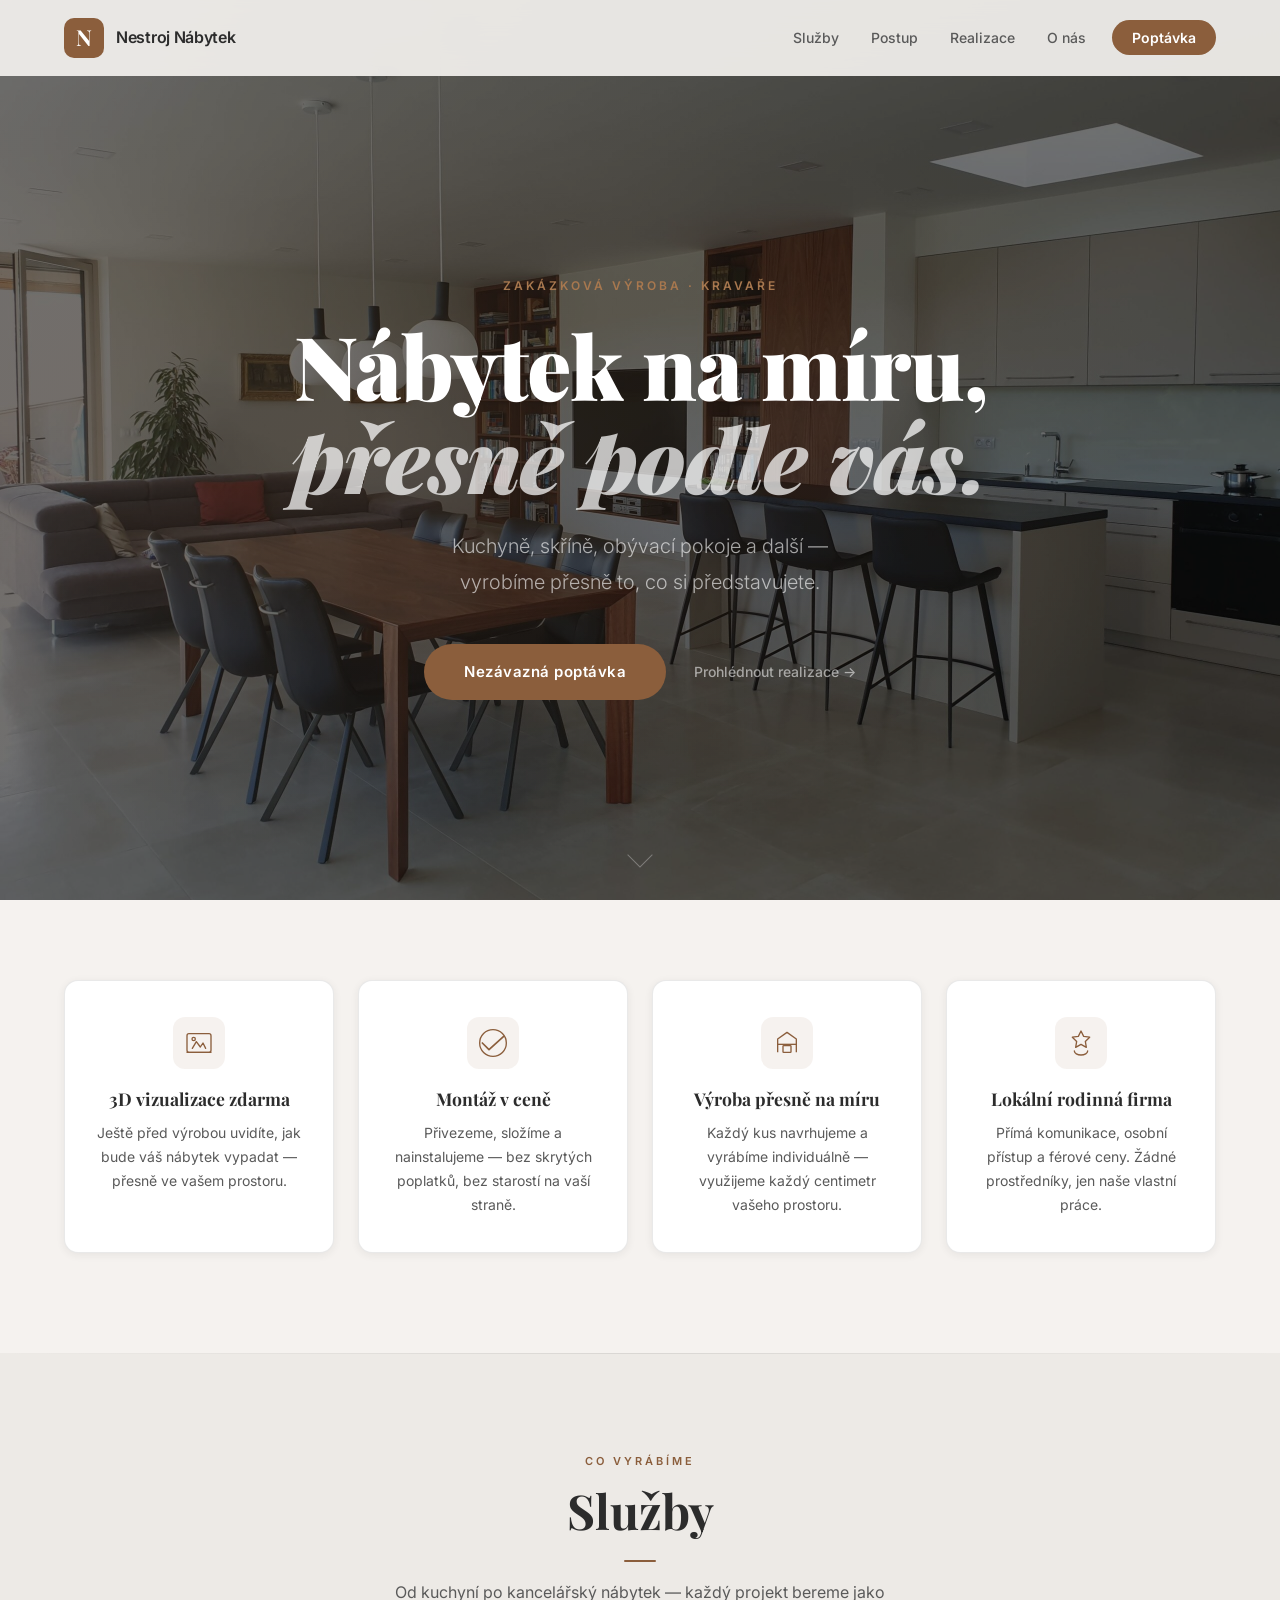
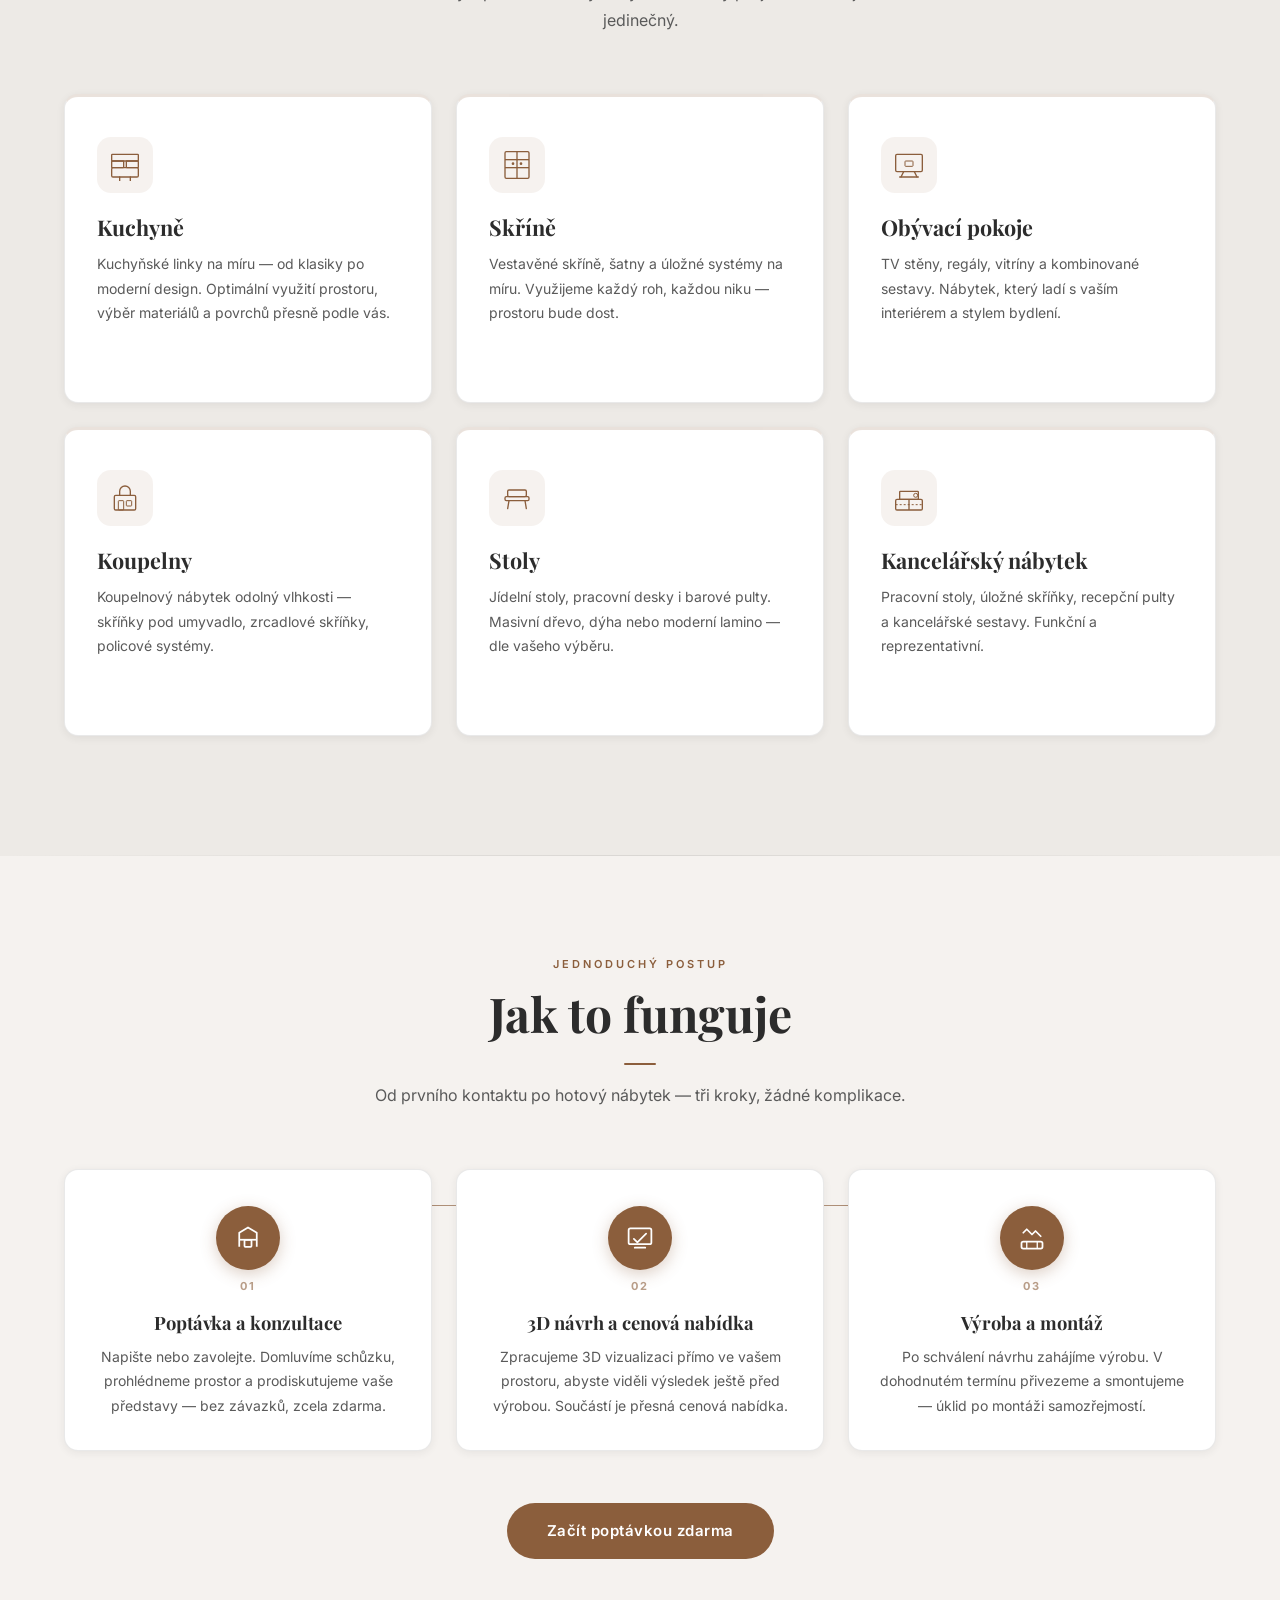
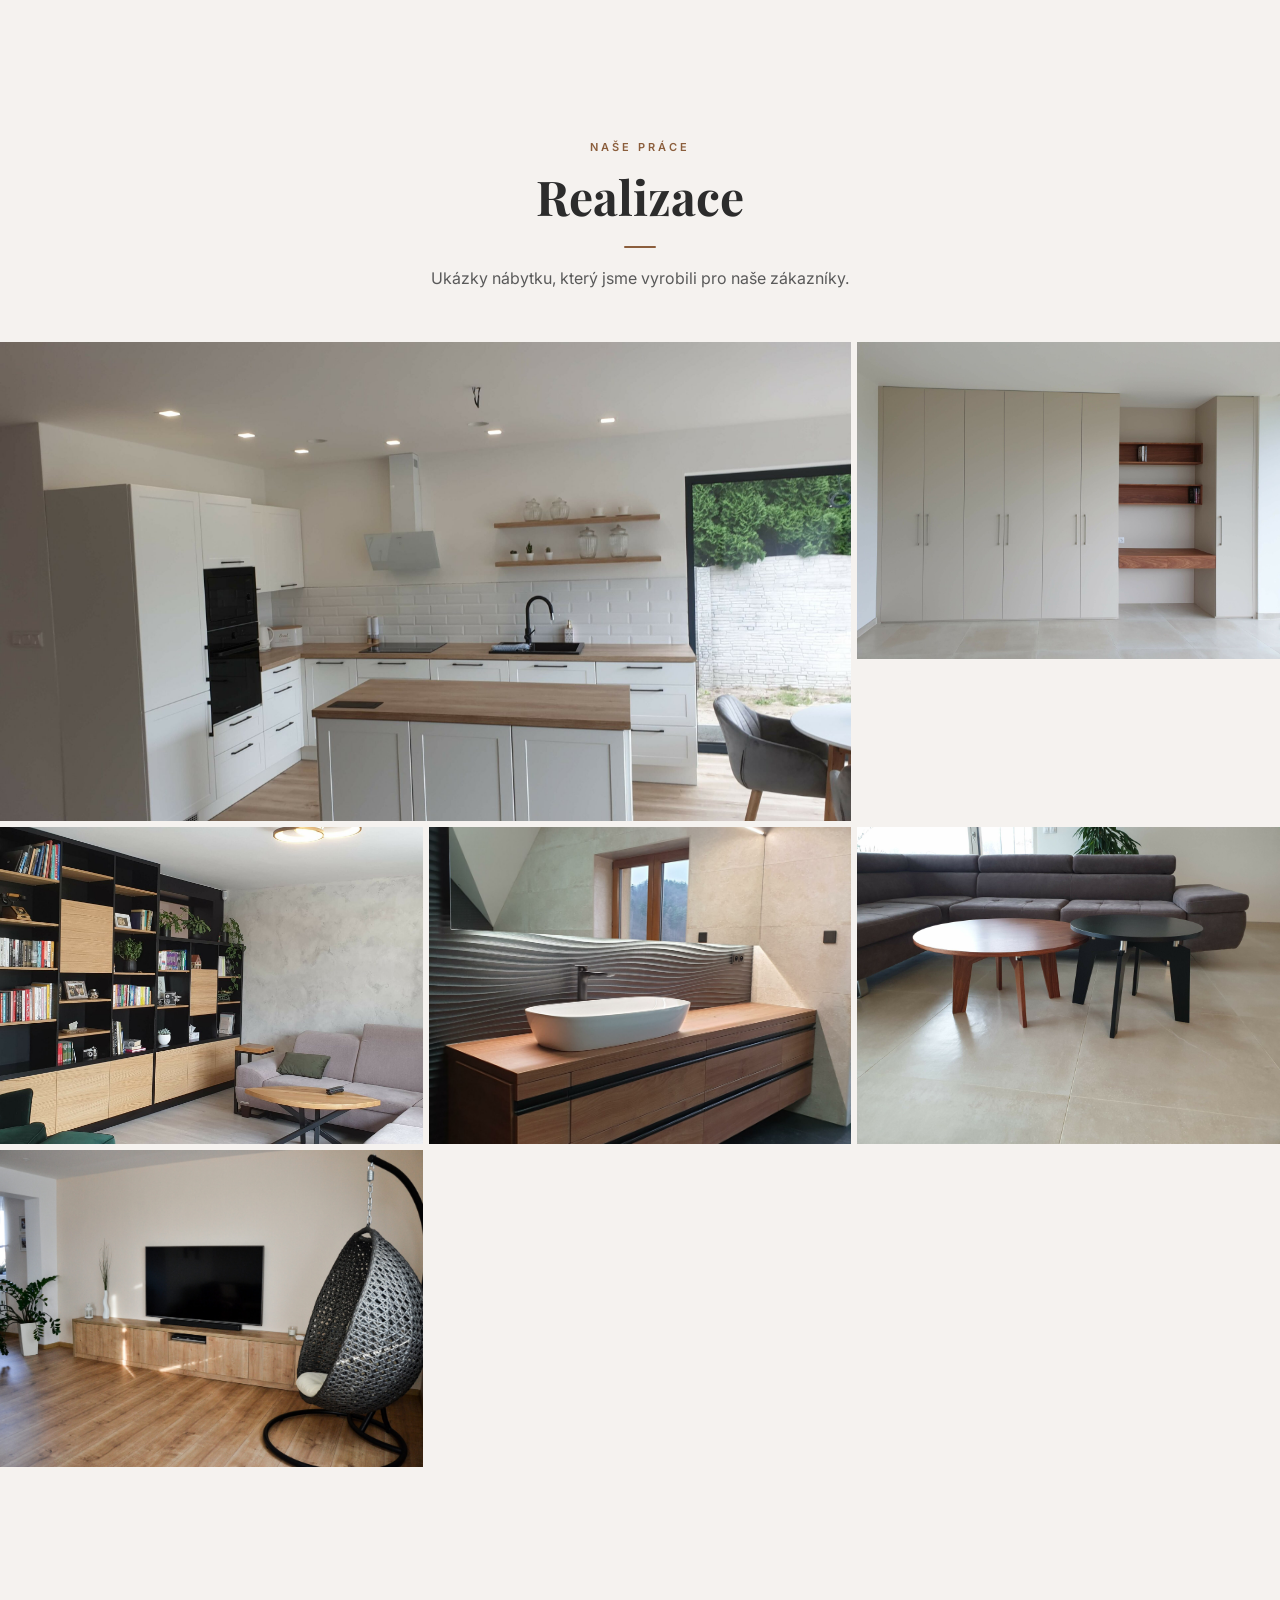
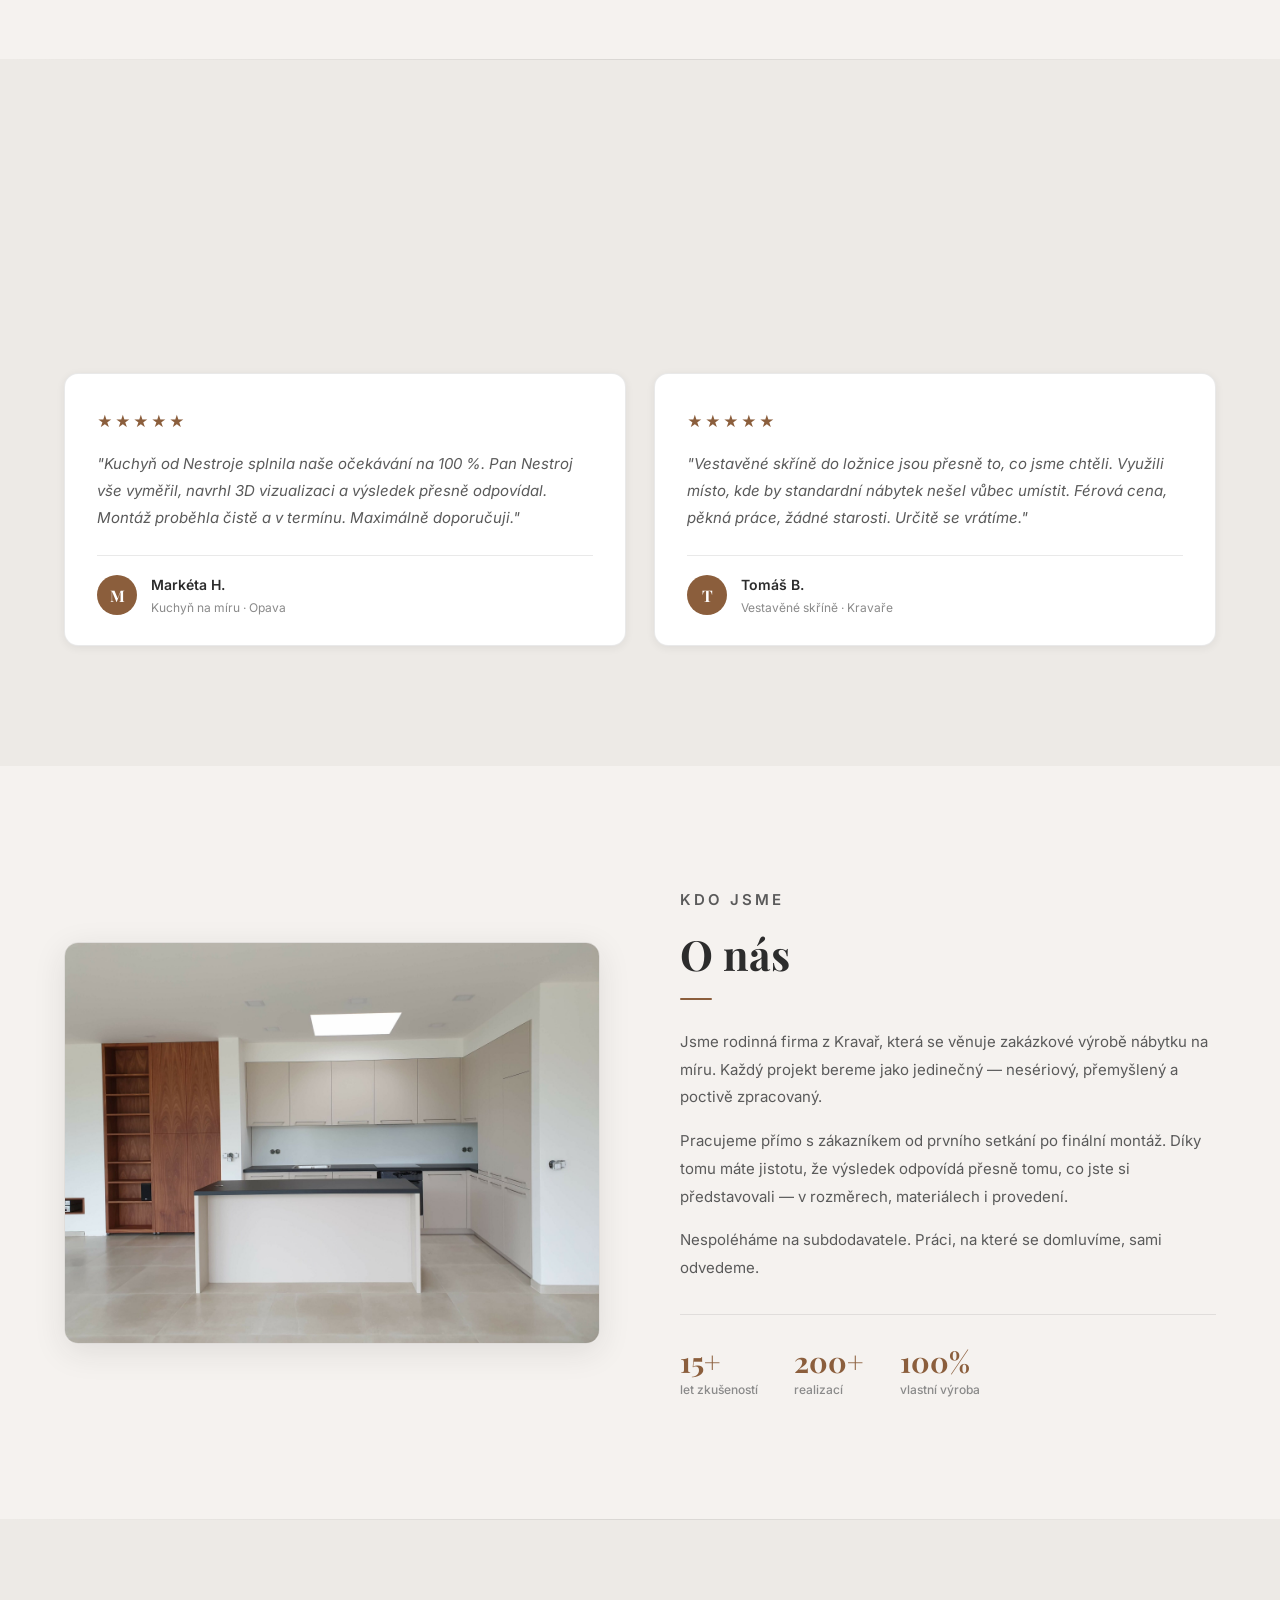
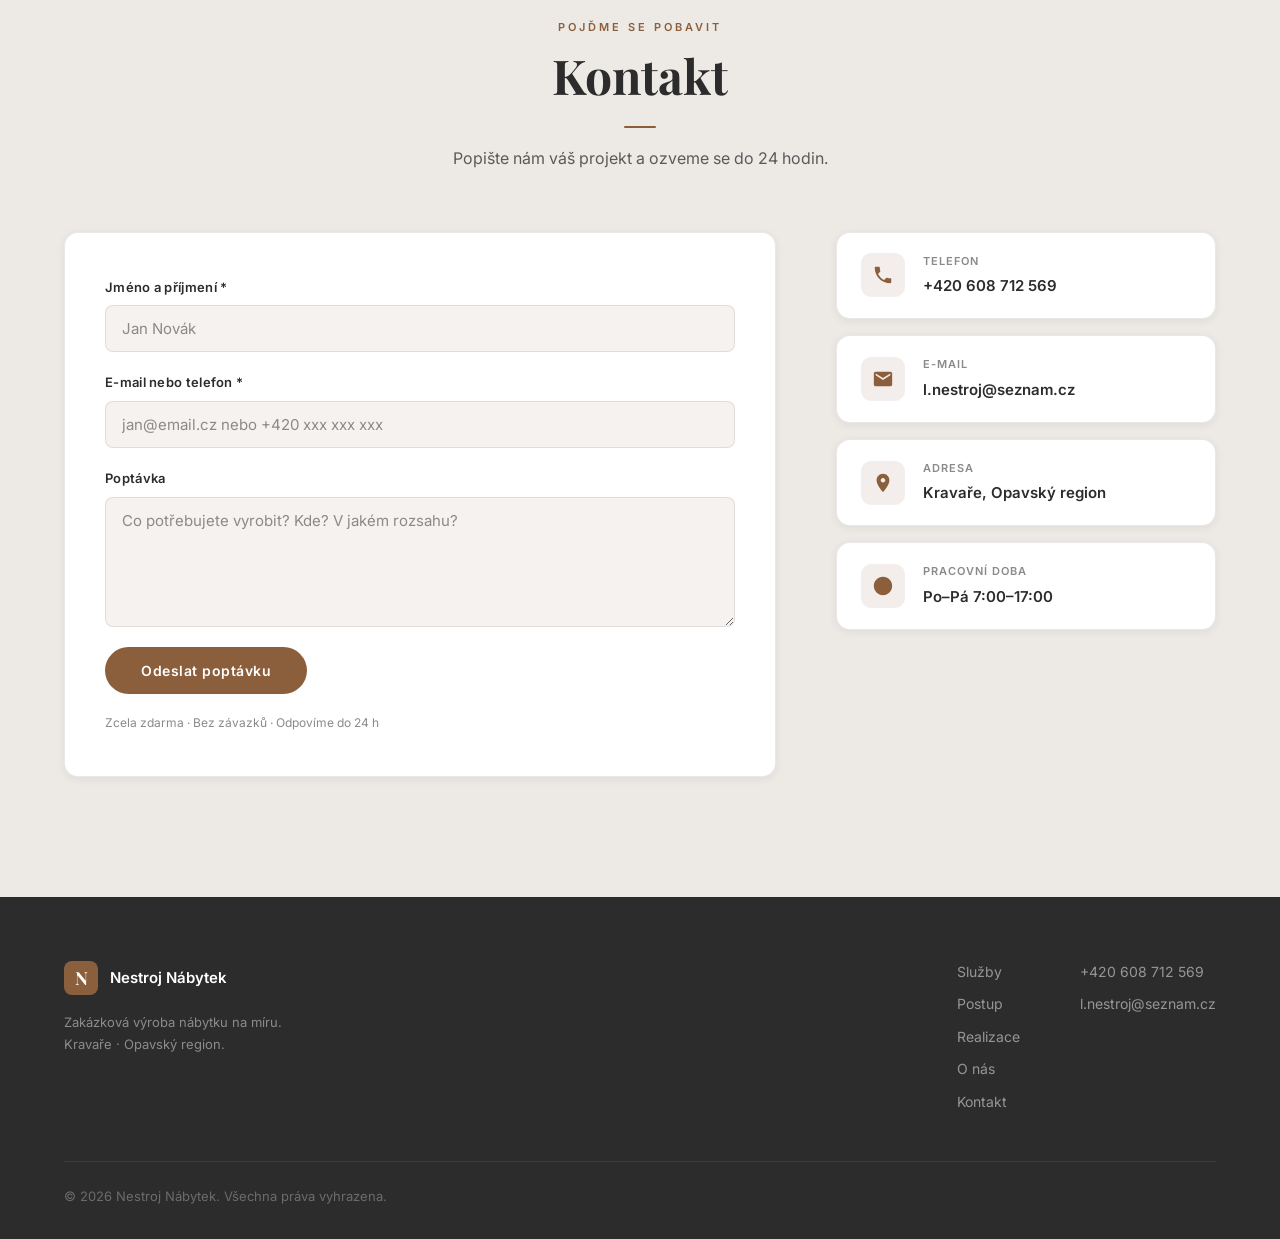
==== commit 1058f652: "Design upgrade: SVG ikony, redesign sekce Postup, CTA tlačítka - Služby: emoji nahrazeny čistými SVG" ====
--- a/index.html
+++ b/index.html
@@ -14,6 +14,54 @@
       href="https://fonts.googleapis.com/css2?family=Playfair+Display:ital,wght@0,400;0,600;0,700;0,900;1,400;1,600&family=Inter:wght@300;400;500;600;700&display=swap"
       rel="stylesheet"
     />
+    <!-- Favicon -->
+    <link rel="icon" type="image/svg+xml" href="favicon.svg" />
+    <link rel="apple-touch-icon" href="favicon.svg" />
+    <!-- Canonical -->
+    <link rel="canonical" href="https://nestroj-nabytek.cz/" />
+    <!-- Open Graph -->
+    <meta property="og:type" content="website" />
+    <meta property="og:url" content="https://nestroj-nabytek.cz/" />
+    <meta property="og:title" content="Nestroj Nábytek | Zakázková výroba nábytku na míru — Kravaře" />
+    <meta property="og:description" content="Zakázková výroba nábytku na míru v Kravaři — kuchyně, skříně, obývací pokoje, koupelny, stoly. 3D vizualizace zdarma, montáž v ceně." />
+    <meta property="og:image" content="https://nestroj-nabytek.cz/images/20210614_183232-scaled.jpg" />
+    <meta property="og:locale" content="cs_CZ" />
+    <meta name="twitter:card" content="summary_large_image" />
+    <!-- Schema.org -->
+    <script type="application/ld+json">
+    {
+      "@context": "https://schema.org",
+      "@type": "LocalBusiness",
+      "name": "Nestroj Nábytek",
+      "description": "Zakázková výroba nábytku na míru — kuchyně, skříně, obývací pokoje, koupelny, stoly. Kravaře, Opavský region.",
+      "url": "https://nestroj-nabytek.cz",
+      "telephone": "+420608712569",
+      "email": "l.nestroj@seznam.cz",
+      "address": {
+        "@type": "PostalAddress",
+        "addressLocality": "Kravaře",
+        "addressRegion": "Moravskoslezský kraj",
+        "addressCountry": "CZ"
+      },
+      "areaServed": {
+        "@type": "GeoCircle",
+        "geoMidpoint": { "@type": "GeoCoordinates", "latitude": 49.9333, "longitude": 17.9833 },
+        "geoRadius": "50000"
+      },
+      "hasOfferCatalog": {
+        "@type": "OfferCatalog",
+        "name": "Zakázkový nábytek",
+        "itemListElement": [
+          { "@type": "Offer", "itemOffered": { "@type": "Service", "name": "Kuchyně na míru" } },
+          { "@type": "Offer", "itemOffered": { "@type": "Service", "name": "Vestavěné skříně" } },
+          { "@type": "Offer", "itemOffered": { "@type": "Service", "name": "Obývací pokoje" } },
+          { "@type": "Offer", "itemOffered": { "@type": "Service", "name": "Koupelnový nábytek" } },
+          { "@type": "Offer", "itemOffered": { "@type": "Service", "name": "Stoly na míru" } },
+          { "@type": "Offer", "itemOffered": { "@type": "Service", "name": "Kancelářský nábytek" } }
+        ]
+      }
+    }
+    </script>
     <link rel="stylesheet" href="style.css" />
   </head>
 
@@ -130,46 +178,88 @@
 
         <div class="services-grid reveal">
           <div class="service-card">
-            <div class="service-emoji">🍳</div>
+            <div class="service-icon">
+              <svg viewBox="0 0 48 48" fill="none" xmlns="http://www.w3.org/2000/svg">
+                <rect x="4" y="28" width="40" height="14" rx="2" stroke="currentColor" stroke-width="2"/>
+                <rect x="4" y="18" width="18" height="10" rx="1" stroke="currentColor" stroke-width="2"/>
+                <rect x="26" y="18" width="18" height="10" rx="1" stroke="currentColor" stroke-width="2"/>
+                <rect x="4" y="8" width="40" height="10" rx="1" stroke="currentColor" stroke-width="2"/>
+                <line x1="16" y1="42" x2="16" y2="48" stroke="currentColor" stroke-width="2" stroke-linecap="round"/>
+                <line x1="32" y1="42" x2="32" y2="48" stroke="currentColor" stroke-width="2" stroke-linecap="round"/>
+              </svg>
+            </div>
             <h3 class="service-name">Kuchyně</h3>
-            <p class="service-desc">
-              Kuchyňské linky na míru — od klasiky po moderní design. Optimální využití prostoru, výběr materiálů a povrchů přesně podle vás.
-            </p>
+            <p class="service-desc">Kuchyňské linky na míru — od klasiky po moderní design. Optimální využití prostoru, výběr materiálů a povrchů přesně podle vás.</p>
+            <a href="galerie.html#kuchyne" class="service-link">Zobrazit realizace →</a>
           </div>
           <div class="service-card">
-            <div class="service-emoji">🚪</div>
+            <div class="service-icon">
+              <svg viewBox="0 0 48 48" fill="none" xmlns="http://www.w3.org/2000/svg">
+                <rect x="6" y="4" width="36" height="40" rx="2" stroke="currentColor" stroke-width="2"/>
+                <line x1="6" y1="16" x2="42" y2="16" stroke="currentColor" stroke-width="2"/>
+                <line x1="6" y1="28" x2="42" y2="28" stroke="currentColor" stroke-width="2"/>
+                <line x1="24" y1="4" x2="24" y2="44" stroke="currentColor" stroke-width="2"/>
+                <circle cx="18" cy="22" r="2" fill="currentColor"/>
+                <circle cx="30" cy="22" r="2" fill="currentColor"/>
+              </svg>
+            </div>
             <h3 class="service-name">Skříně</h3>
-            <p class="service-desc">
-              Vestavěné skříně, šatny a úložné systémy na míru. Využijeme každý roh, každou niku — prostoru bude dost.
-            </p>
+            <p class="service-desc">Vestavěné skříně, šatny a úložné systémy na míru. Využijeme každý roh, každou niku — prostoru bude dost.</p>
+            <a href="galerie.html#skrine" class="service-link">Zobrazit realizace →</a>
           </div>
           <div class="service-card">
-            <div class="service-emoji">🛋️</div>
+            <div class="service-icon">
+              <svg viewBox="0 0 48 48" fill="none" xmlns="http://www.w3.org/2000/svg">
+                <rect x="4" y="8" width="40" height="26" rx="2" stroke="currentColor" stroke-width="2"/>
+                <line x1="16" y1="34" x2="12" y2="42" stroke="currentColor" stroke-width="2" stroke-linecap="round"/>
+                <line x1="32" y1="34" x2="36" y2="42" stroke="currentColor" stroke-width="2" stroke-linecap="round"/>
+                <line x1="10" y1="42" x2="38" y2="42" stroke="currentColor" stroke-width="2" stroke-linecap="round"/>
+                <rect x="18" y="18" width="12" height="8" rx="1" stroke="currentColor" stroke-width="1.5"/>
+              </svg>
+            </div>
             <h3 class="service-name">Obývací pokoje</h3>
-            <p class="service-desc">
-              TV stěny, regály, vitríny a kombinované sestavy. Nábytek, který ladí s vaším interiérem a stylem bydlení.
-            </p>
+            <p class="service-desc">TV stěny, regály, vitríny a kombinované sestavy. Nábytek, který ladí s vaším interiérem a stylem bydlení.</p>
+            <a href="galerie.html#obyvaci-pokoje" class="service-link">Zobrazit realizace →</a>
           </div>
           <div class="service-card">
-            <div class="service-emoji">🚿</div>
+            <div class="service-icon">
+              <svg viewBox="0 0 48 48" fill="none" xmlns="http://www.w3.org/2000/svg">
+                <rect x="8" y="20" width="32" height="22" rx="2" stroke="currentColor" stroke-width="2"/>
+                <rect x="14" y="28" width="8" height="14" rx="1" stroke="currentColor" stroke-width="1.5"/>
+                <rect x="26" y="28" width="8" height="8" rx="1" stroke="currentColor" stroke-width="1.5"/>
+                <path d="M16 20V14a8 8 0 0116 0v6" stroke="currentColor" stroke-width="2" stroke-linecap="round"/>
+              </svg>
+            </div>
             <h3 class="service-name">Koupelny</h3>
-            <p class="service-desc">
-              Koupelnový nábytek odolný vlhkosti — skříňky pod umyvadlo, zrcadlové skříňky, policové systémy.
-            </p>
+            <p class="service-desc">Koupelnový nábytek odolný vlhkosti — skříňky pod umyvadlo, zrcadlové skříňky, policové systémy.</p>
+            <a href="galerie.html#koupelny" class="service-link">Zobrazit realizace →</a>
           </div>
           <div class="service-card">
-            <div class="service-emoji">🪵</div>
+            <div class="service-icon">
+              <svg viewBox="0 0 48 48" fill="none" xmlns="http://www.w3.org/2000/svg">
+                <rect x="6" y="22" width="36" height="6" rx="2" stroke="currentColor" stroke-width="2"/>
+                <line x1="12" y1="28" x2="10" y2="40" stroke="currentColor" stroke-width="2" stroke-linecap="round"/>
+                <line x1="36" y1="28" x2="38" y2="40" stroke="currentColor" stroke-width="2" stroke-linecap="round"/>
+                <rect x="10" y="12" width="28" height="10" rx="2" stroke="currentColor" stroke-width="2"/>
+              </svg>
+            </div>
             <h3 class="service-name">Stoly</h3>
-            <p class="service-desc">
-              Jídelní stoly, pracovní desky i barové pulty. Masivní dřevo, dýha nebo moderní lamino — dle vašeho výběru.
-            </p>
+            <p class="service-desc">Jídelní stoly, pracovní desky i barové pulty. Masivní dřevo, dýha nebo moderní lamino — dle vašeho výběru.</p>
+            <a href="galerie.html#stoly" class="service-link">Zobrazit realizace →</a>
           </div>
           <div class="service-card">
-            <div class="service-emoji">💼</div>
+            <div class="service-icon">
+              <svg viewBox="0 0 48 48" fill="none" xmlns="http://www.w3.org/2000/svg">
+                <rect x="4" y="26" width="40" height="16" rx="2" stroke="currentColor" stroke-width="2"/>
+                <rect x="10" y="14" width="28" height="12" rx="1" stroke="currentColor" stroke-width="2"/>
+                <line x1="24" y1="26" x2="24" y2="42" stroke="currentColor" stroke-width="2"/>
+                <line x1="4" y1="34" x2="44" y2="34" stroke="currentColor" stroke-width="1.5" stroke-dasharray="3 3"/>
+                <circle cx="34" cy="20" r="3" stroke="currentColor" stroke-width="1.5"/>
+              </svg>
+            </div>
             <h3 class="service-name">Kancelářský nábytek</h3>
-            <p class="service-desc">
-              Pracovní stoly, úložné skříňky, recepční pulty a kancelářské sestavy. Funkční a reprezentativní.
-            </p>
+            <p class="service-desc">Pracovní stoly, úložné skříňky, recepční pulty a kancelářské sestavy. Funkční a reprezentativní.</p>
+            <a href="galerie.html#kuchyne" class="service-link">Zobrazit realizace →</a>
           </div>
         </div>
       </div>
@@ -186,38 +276,54 @@
 
         <div class="process-steps reveal">
           <div class="process-step">
-            <div class="step-number">01</div>
+            <div class="step-bubble">
+              <svg viewBox="0 0 32 32" fill="none" xmlns="http://www.w3.org/2000/svg">
+                <path d="M6 26V10l10-6 10 6v16" stroke="currentColor" stroke-width="2" stroke-linejoin="round"/>
+                <rect x="12" y="18" width="8" height="8" rx="1" stroke="currentColor" stroke-width="2"/>
+                <path d="M6 18h20" stroke="currentColor" stroke-width="2"/>
+              </svg>
+            </div>
+            <div class="step-connector"></div>
+            <div class="step-label">01</div>
             <div class="step-content">
               <h3>Poptávka a konzultace</h3>
-              <p>
-                Napište nebo zavolejte. Domluvíme schůzku, prohlédneme prostor a prodiskutujeme vaše představy — bez závazků, zcela zdarma.
-              </p>
-            </div>
-          </div>
-          <div class="process-divider">
-            <svg viewBox="0 0 24 24" fill="none"><path d="M5 12h14M12 5l7 7-7 7" stroke="currentColor" stroke-width="1.5" stroke-linecap="round" stroke-linejoin="round"/></svg>
+              <p>Napište nebo zavolejte. Domluvíme schůzku, prohlédneme prostor a prodiskutujeme vaše představy — bez závazků, zcela zdarma.</p>
+            </div>
           </div>
           <div class="process-step">
-            <div class="step-number">02</div>
+            <div class="step-bubble">
+              <svg viewBox="0 0 32 32" fill="none" xmlns="http://www.w3.org/2000/svg">
+                <rect x="3" y="5" width="26" height="18" rx="2" stroke="currentColor" stroke-width="2"/>
+                <path d="M9 17l4 4 10-10" stroke="currentColor" stroke-width="2" stroke-linecap="round" stroke-linejoin="round"/>
+                <line x1="10" y1="27" x2="22" y2="27" stroke="currentColor" stroke-width="2" stroke-linecap="round"/>
+              </svg>
+            </div>
+            <div class="step-connector"></div>
+            <div class="step-label">02</div>
             <div class="step-content">
               <h3>3D návrh a cenová nabídka</h3>
-              <p>
-                Zpracujeme 3D vizualizaci přímo ve vašem prostoru, abyste viděli výsledek ještě před výrobou. Součástí je přesná cenová nabídka.
-              </p>
-            </div>
-          </div>
-          <div class="process-divider">
-            <svg viewBox="0 0 24 24" fill="none"><path d="M5 12h14M12 5l7 7-7 7" stroke="currentColor" stroke-width="1.5" stroke-linecap="round" stroke-linejoin="round"/></svg>
+              <p>Zpracujeme 3D vizualizaci přímo ve vašem prostoru, abyste viděli výsledek ještě před výrobou. Součástí je přesná cenová nabídka.</p>
+            </div>
           </div>
           <div class="process-step">
-            <div class="step-number">03</div>
+            <div class="step-bubble">
+              <svg viewBox="0 0 32 32" fill="none" xmlns="http://www.w3.org/2000/svg">
+                <path d="M6 10l4-4 6 6 4-4 6 6" stroke="currentColor" stroke-width="2" stroke-linecap="round" stroke-linejoin="round"/>
+                <rect x="4" y="20" width="24" height="8" rx="2" stroke="currentColor" stroke-width="2"/>
+                <line x1="10" y1="20" x2="10" y2="28" stroke="currentColor" stroke-width="1.5"/>
+                <line x1="22" y1="20" x2="22" y2="28" stroke="currentColor" stroke-width="1.5"/>
+              </svg>
+            </div>
+            <div class="step-connector step-connector--last"></div>
+            <div class="step-label">03</div>
             <div class="step-content">
               <h3>Výroba a montáž</h3>
-              <p>
-                Po schválení návrhu zahájíme výrobu. V dohodnutém termínu přivezeme a smontujeme — úklid po montáži samozřejmostí.
-              </p>
-            </div>
-          </div>
+              <p>Po schválení návrhu zahájíme výrobu. V dohodnutém termínu přivezeme a smontujeme — úklid po montáži samozřejmostí.</p>
+            </div>
+          </div>
+        </div>
+        <div class="process-cta reveal">
+          <a href="#kontakt" class="cta-button">Začít poptávkou zdarma</a>
         </div>
       </div>
     </section>
@@ -282,30 +388,33 @@
 
       <!-- Desktop grid -->
       <div class="portfolio-grid d-none d-md-grid reveal">
-        <a class="portfolio-item portfolio-item--large" href="galerie.html?k=kuchyne">
+        <a class="portfolio-item portfolio-item--large" href="galerie.html#kuchyne">
           <img loading="lazy" src="images/20210723_133804-scaled.jpg" alt="Bílá kuchyň na míru s ostrůvkem" class="portfolio-img" />
           <div class="portfolio-overlay"><span>Kuchyně na míru →</span></div>
         </a>
-        <a class="portfolio-item" href="galerie.html?k=skrine">
+        <a class="portfolio-item" href="galerie.html#skrine">
           <img loading="lazy" src="images/20200703_093217-scaled.jpg" alt="Vestavěná skříň s dřevěnými policemi" class="portfolio-img" />
           <div class="portfolio-overlay"><span>Vestavěné skříně →</span></div>
         </a>
-        <a class="portfolio-item" href="galerie.html?k=obyvaci-pokoje">
+        <a class="portfolio-item" href="galerie.html#obyvaci-pokoje">
           <img loading="lazy" src="images/20210429_110015-scaled.jpg" alt="Obývací knihovna černá s dubem" class="portfolio-img" />
           <div class="portfolio-overlay"><span>Obývací pokoje →</span></div>
         </a>
-        <a class="portfolio-item" href="galerie.html?k=koupelny">
+        <a class="portfolio-item" href="galerie.html#koupelny">
           <img loading="lazy" src="images/20201217_094529-scaled.jpg" alt="Koupelnový nábytek plovoucí" class="portfolio-img" />
           <div class="portfolio-overlay"><span>Koupelny →</span></div>
         </a>
-        <a class="portfolio-item" href="galerie.html?k=stoly">
+        <a class="portfolio-item" href="galerie.html#stoly">
           <img loading="lazy" src="images/20201219_104419-2-scaled.jpg" alt="Konferenční stolky na míru" class="portfolio-img" />
           <div class="portfolio-overlay"><span>Stoly →</span></div>
         </a>
-        <a class="portfolio-item" href="galerie.html?k=obyvaci-pokoje">
+        <a class="portfolio-item" href="galerie.html#obyvaci-pokoje">
           <img loading="lazy" src="images/DSC_0035-scaled.jpg" alt="TV skříňka z masivu" class="portfolio-img" />
           <div class="portfolio-overlay"><span>Obývací pokoje →</span></div>
         </a>
+      </div>
+      <div class="portfolio-cta reveal">
+        <a href="galerie.html#kuchyne" class="cta-button cta-button--accent-outline">Prohlédnout všechny realizace →</a>
       </div>
     </section>
 
--- a/style.css
+++ b/style.css
@@ -279,6 +279,30 @@
   transform: translateY(-2px);
   box-shadow: 0 12px 36px rgba(139,94,60,0.35);
 }
+.cta-button--outline {
+  background: transparent;
+  border: 2px solid rgba(255,255,255,0.5);
+  color: var(--white);
+}
+.cta-button--outline:hover {
+  background: rgba(255,255,255,0.1);
+  border-color: var(--white);
+  box-shadow: none;
+}
+.cta-button--accent-outline {
+  background: transparent;
+  border: 2px solid var(--accent);
+  color: var(--accent);
+}
+.cta-button--accent-outline:hover {
+  background: var(--accent);
+  color: var(--white);
+  box-shadow: 0 8px 24px rgba(139,94,60,0.25);
+}
+.portfolio-cta {
+  text-align: center;
+  padding: 52px 0 80px;
+}
 .cta-link {
   color: rgba(255,255,255,0.55);
   text-decoration: none;
@@ -437,10 +461,20 @@
   box-shadow: var(--shadow-lg);
   border-top-color: var(--accent);
 }
-.service-emoji {
-  font-size: 2.2rem;
-  margin-bottom: 18px;
-  display: block;
+.service-icon {
+  width: 56px;
+  height: 56px;
+  margin-bottom: 22px;
+  color: var(--accent);
+  background: rgba(139,94,60,0.08);
+  border-radius: 14px;
+  padding: 12px;
+  transition: background 0.35s ease, transform 0.35s ease;
+}
+.service-icon svg { width: 100%; height: 100%; }
+.service-card:hover .service-icon {
+  background: rgba(139,94,60,0.15);
+  transform: scale(1.08);
 }
 .service-name {
   font-family: 'Playfair Display', serif;
@@ -453,35 +487,97 @@
   font-size: 14px;
   color: var(--text-mid);
   line-height: 1.75;
+  flex: 1;
+}
+.service-link {
+  display: inline-block;
+  margin-top: 20px;
+  font-size: 13px;
+  font-weight: 600;
+  color: var(--accent);
+  text-decoration: none;
+  letter-spacing: 0.3px;
+  transition: gap 0.2s ease, opacity 0.2s ease;
+  opacity: 0;
+  transform: translateY(4px);
+  transition: opacity 0.3s ease, transform 0.3s ease;
+}
+.service-card:hover .service-link {
+  opacity: 1;
+  transform: translateY(0);
+}
+.service-card {
+  display: flex;
+  flex-direction: column;
 }
 
 /* ─── Process ──────────────────────────────────────────────────────── */
 .process-section {
-  padding: 100px 0 120px;
+  padding: 100px 0 80px;
   background: var(--bg);
 }
 .process-steps {
-  display: flex;
-  align-items: flex-start;
-  gap: 0;
+  display: grid;
+  grid-template-columns: repeat(3, 1fr);
+  gap: 24px;
+  position: relative;
+}
+.process-steps::before {
+  content: '';
+  position: absolute;
+  top: 36px;
+  left: calc(16.66% + 12px);
+  right: calc(16.66% + 12px);
+  height: 1px;
+  background: linear-gradient(90deg, var(--accent), rgba(139,94,60,0.3), var(--accent));
+  z-index: 0;
 }
 .process-step {
-  flex: 1;
+  background: var(--card);
+  border: 1px solid var(--border);
+  border-radius: var(--radius);
+  padding: 36px 28px 32px;
+  box-shadow: var(--shadow-sm);
   text-align: center;
-  padding: 0 24px;
-}
-.step-number {
-  font-family: 'Playfair Display', serif;
-  font-size: 3.5rem;
-  font-weight: 900;
-  color: rgba(139,94,60,0.12);
-  line-height: 1;
-  margin-bottom: 20px;
-  letter-spacing: -2px;
+  position: relative;
+  transition: transform 0.3s ease, box-shadow 0.3s ease;
+}
+.process-step:hover {
+  transform: translateY(-5px);
+  box-shadow: var(--shadow-md);
+}
+.step-bubble {
+  width: 64px; height: 64px;
+  background: var(--accent);
+  border-radius: 50%;
+  display: flex;
+  align-items: center;
+  justify-content: center;
+  margin: 0 auto 8px;
+  color: var(--white);
+  position: relative;
+  z-index: 1;
+  box-shadow: 0 4px 16px rgba(139,94,60,0.3);
+  transition: transform 0.3s ease, box-shadow 0.3s ease;
+}
+.process-step:hover .step-bubble {
+  transform: scale(1.08);
+  box-shadow: 0 8px 24px rgba(139,94,60,0.4);
+}
+.step-bubble svg { width: 28px; height: 28px; }
+.step-connector { display: none; }
+.step-label {
+  font-size: 11px;
+  font-weight: 700;
+  color: var(--accent);
+  letter-spacing: 2px;
+  text-transform: uppercase;
+  margin-bottom: 16px;
+  opacity: 0.6;
 }
 .step-content h3 {
   font-family: 'Playfair Display', serif;
-  font-size: 1.2rem;
+  font-size: 1.15rem;
   font-weight: 700;
   color: var(--dark);
   margin-bottom: 12px;
@@ -491,16 +587,9 @@
   color: var(--text-mid);
   line-height: 1.75;
 }
-.process-divider {
-  display: flex;
-  align-items: center;
-  justify-content: center;
-  padding-top: 24px;
-  flex-shrink: 0;
-  color: rgba(139,94,60,0.35);
-}
-.process-divider svg {
-  width: 28px; height: 28px;
+.process-cta {
+  text-align: center;
+  margin-top: 52px;
 }
 
 /* ─── Portfolio images ─────────────────────────────────────────────── */
@@ -1104,13 +1193,10 @@
   .services-section { padding: 80px 0 100px; }
 
   .process-steps {
-    flex-direction: column;
-    gap: 8px;
+    grid-template-columns: 1fr;
+    gap: 16px;
   }
-  .process-divider svg { transform: rotate(90deg); }
-  .process-step { padding: 0; text-align: left; }
-  .process-step { display: flex; gap: 20px; align-items: flex-start; }
-  .step-number { font-size: 2.5rem; flex-shrink: 0; line-height: 1.2; }
+  .process-steps::before { display: none; }
 
   .portfolio-section { padding: 80px 0 0; }
 
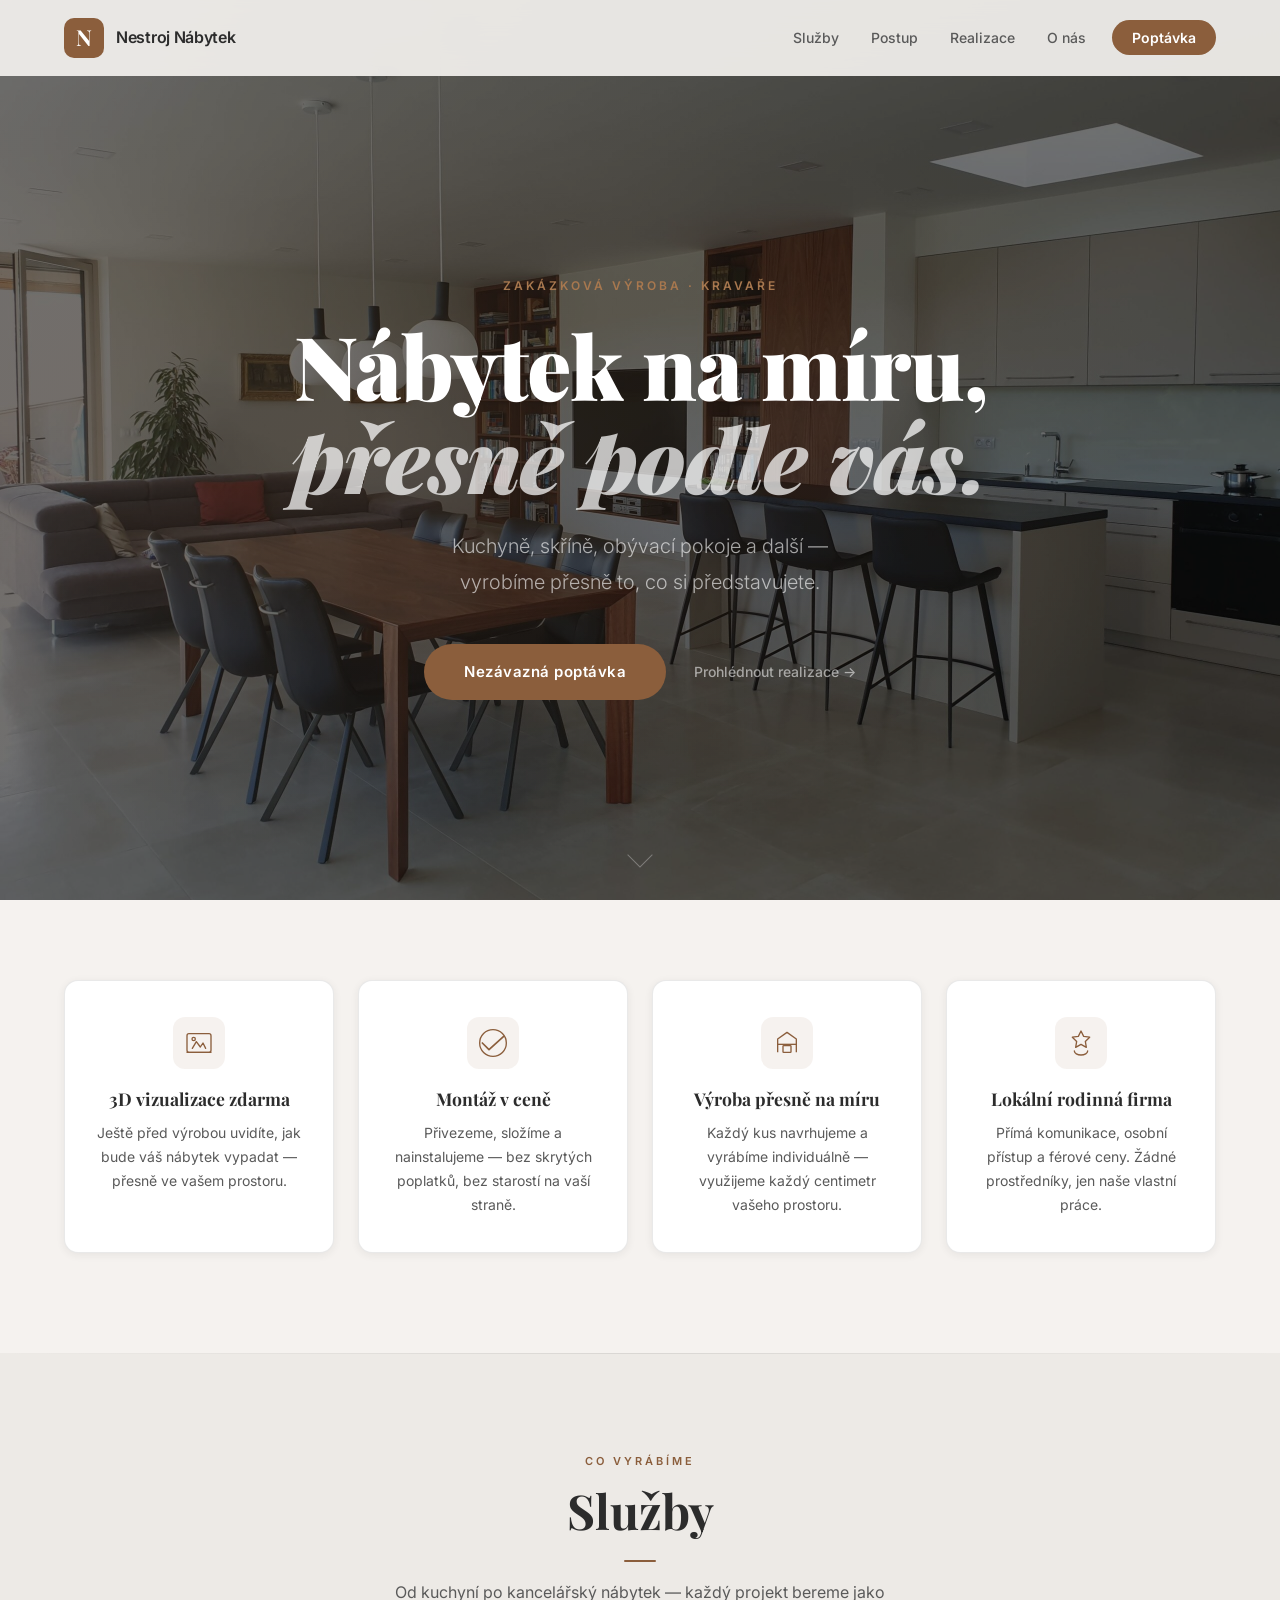
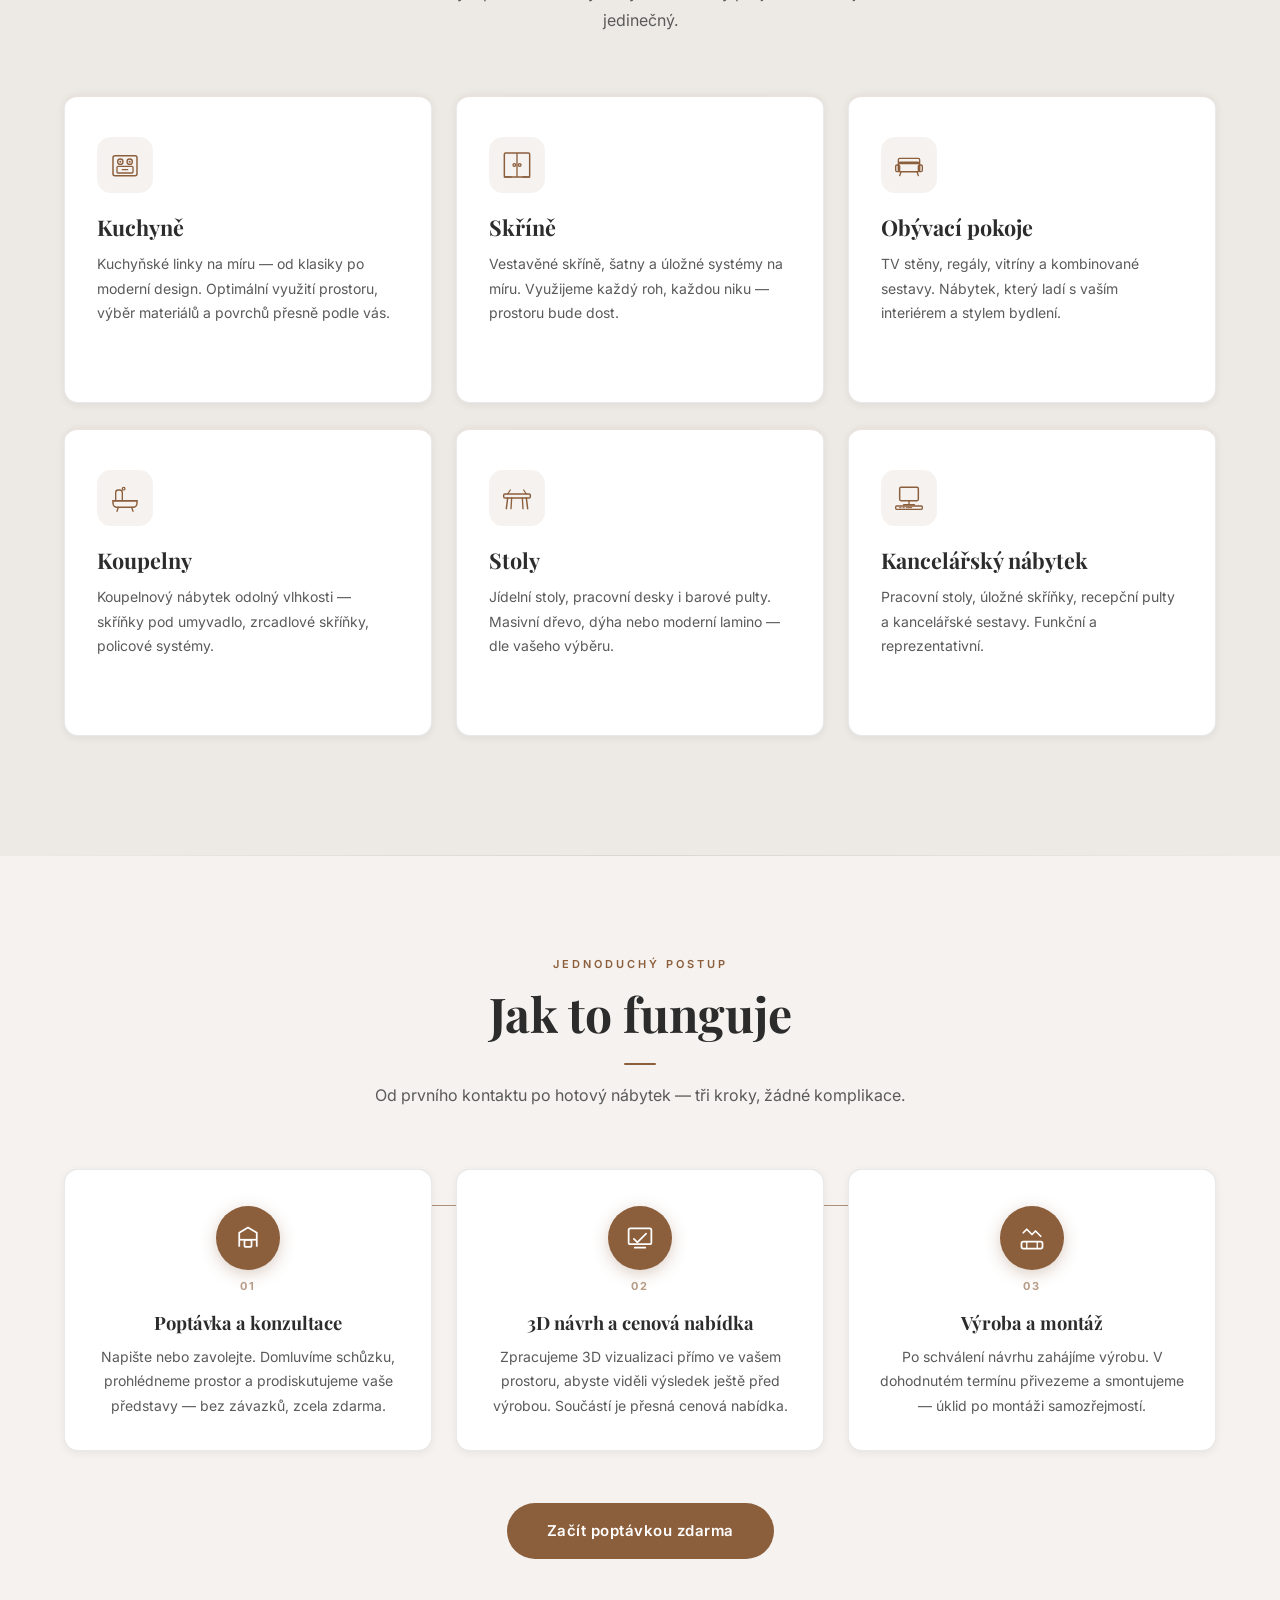
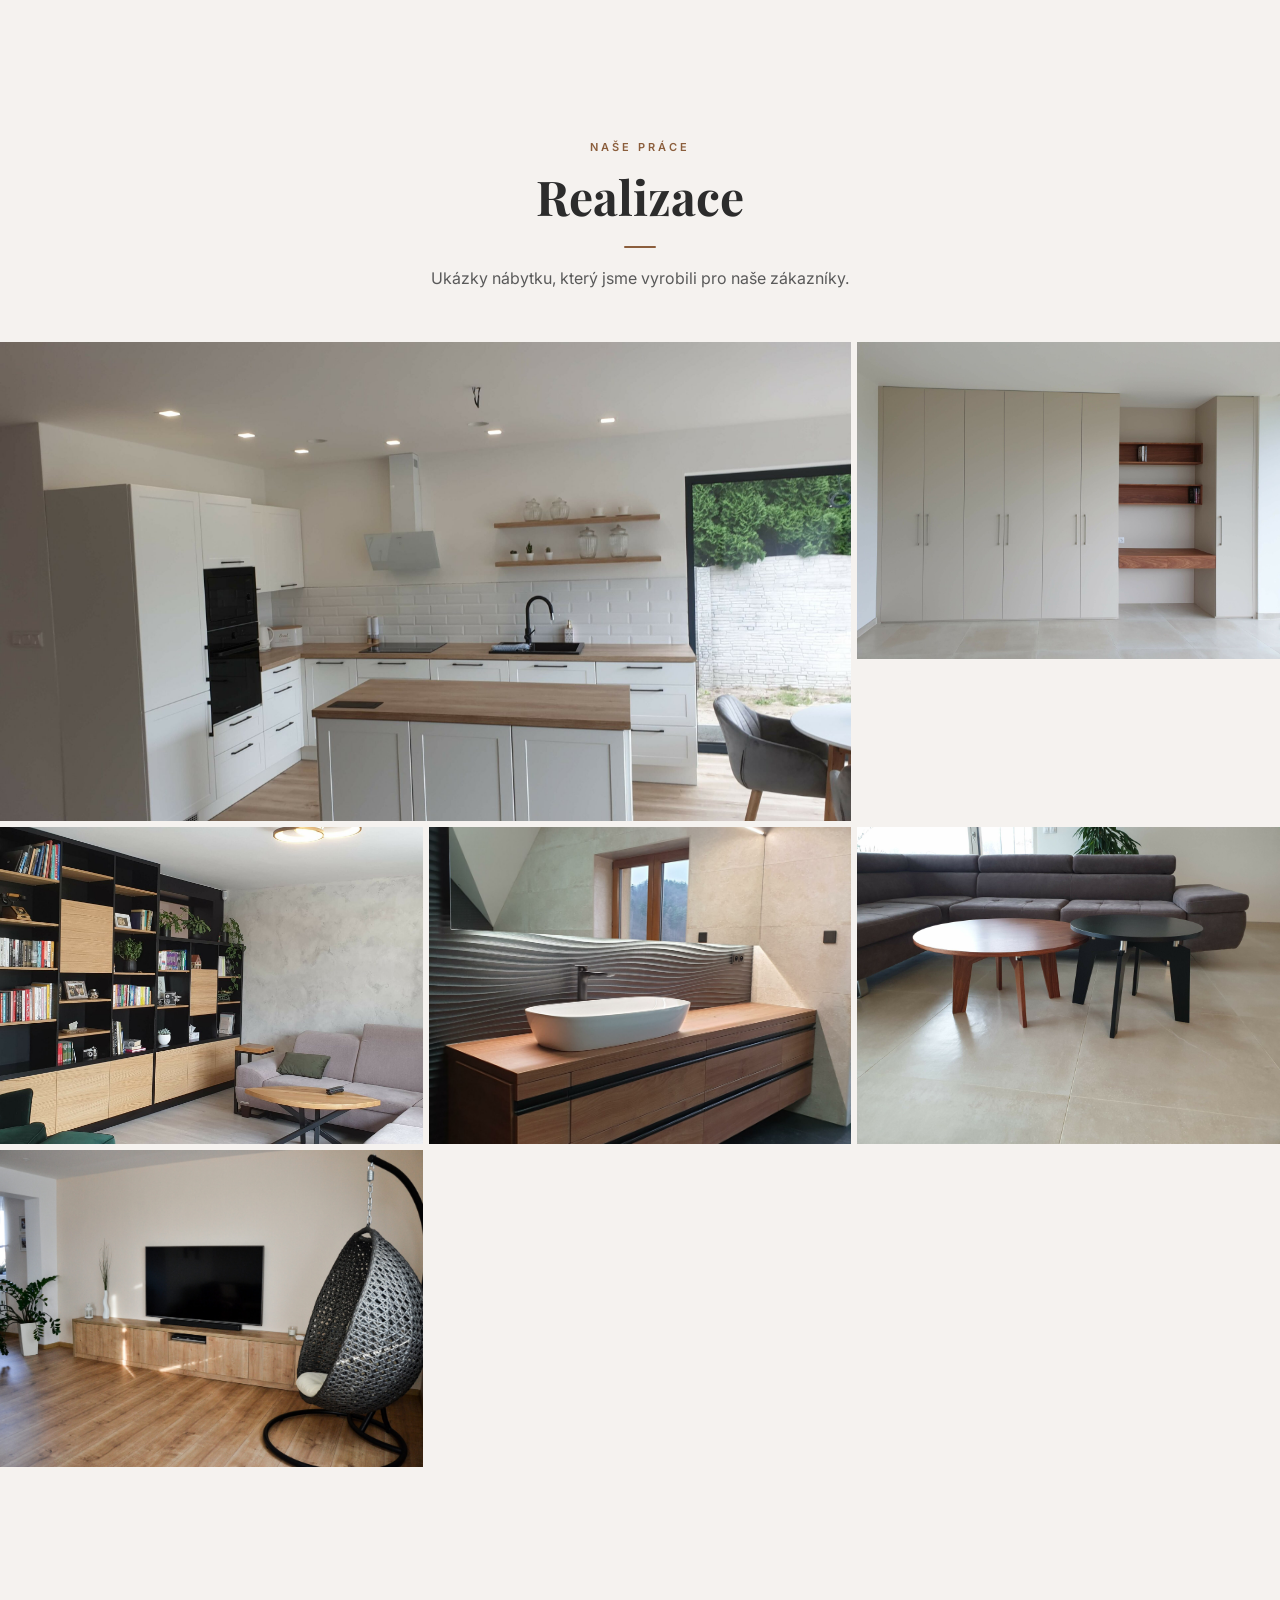
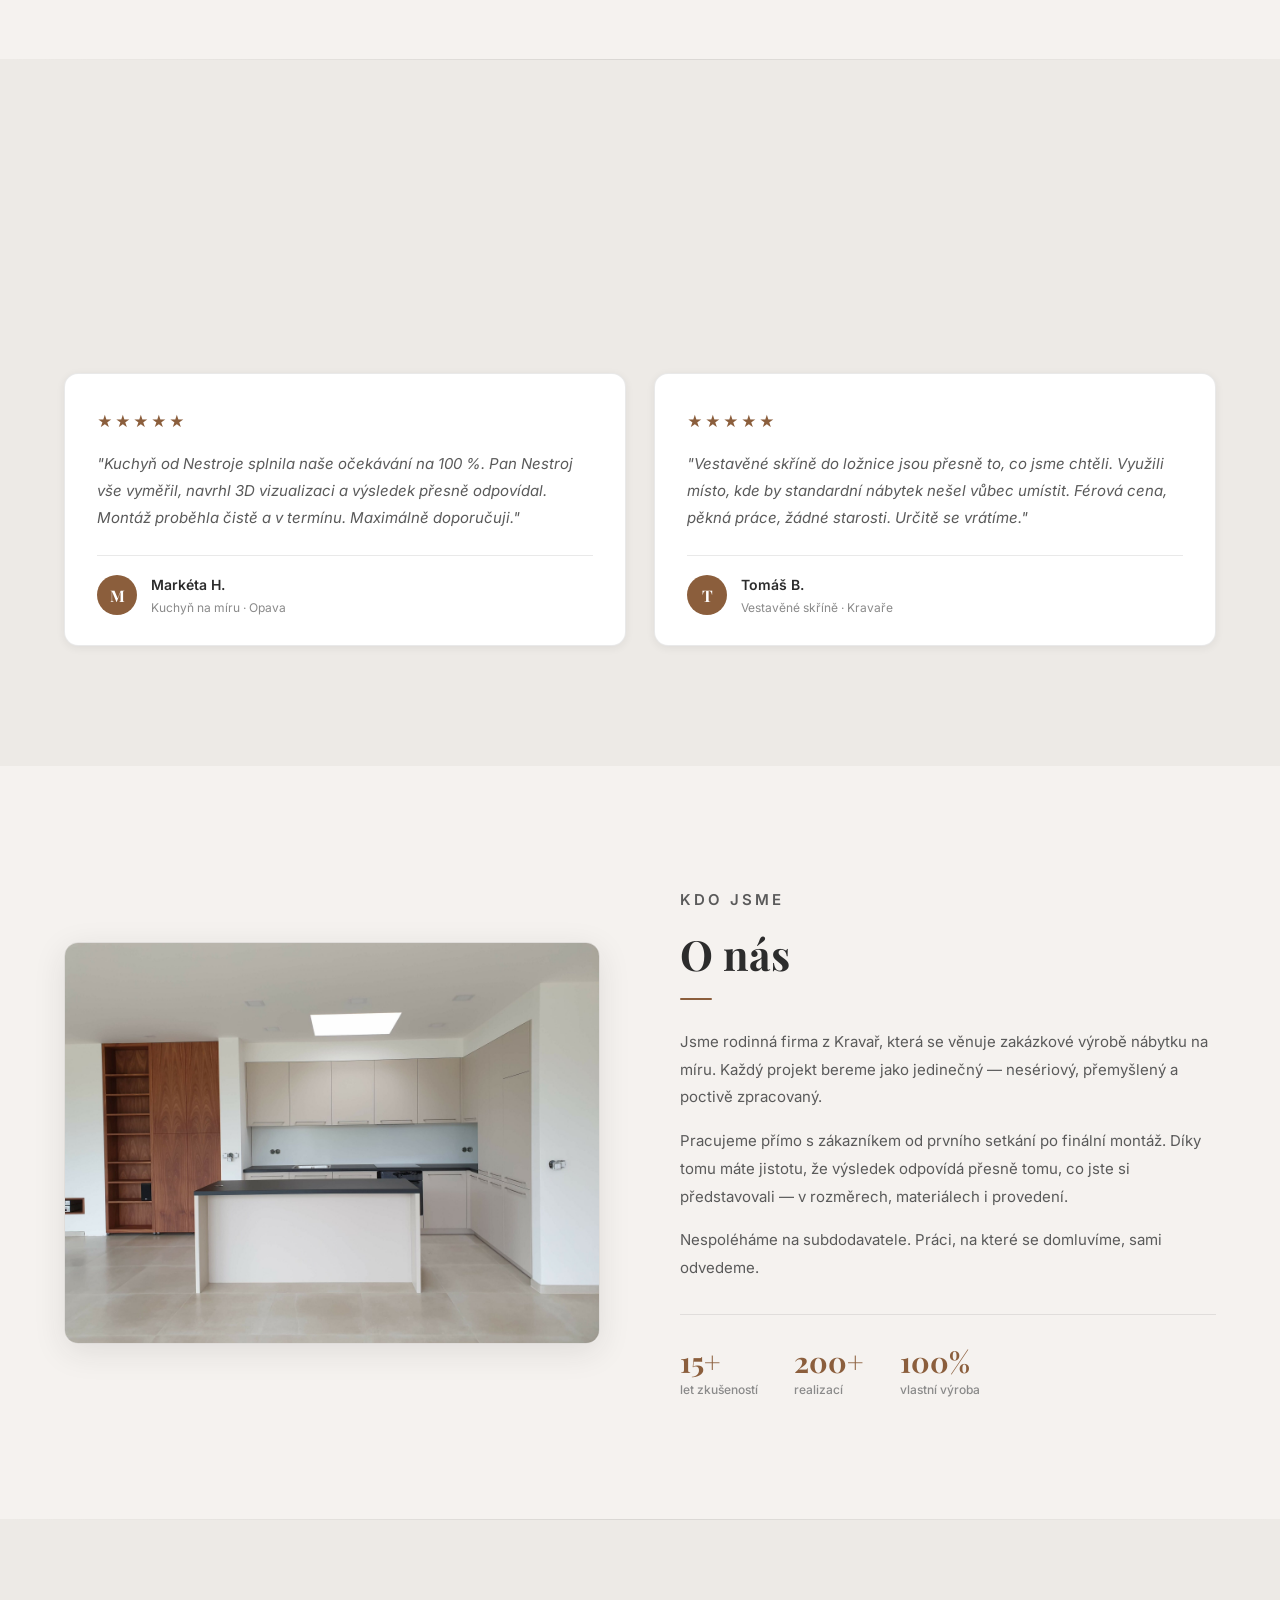
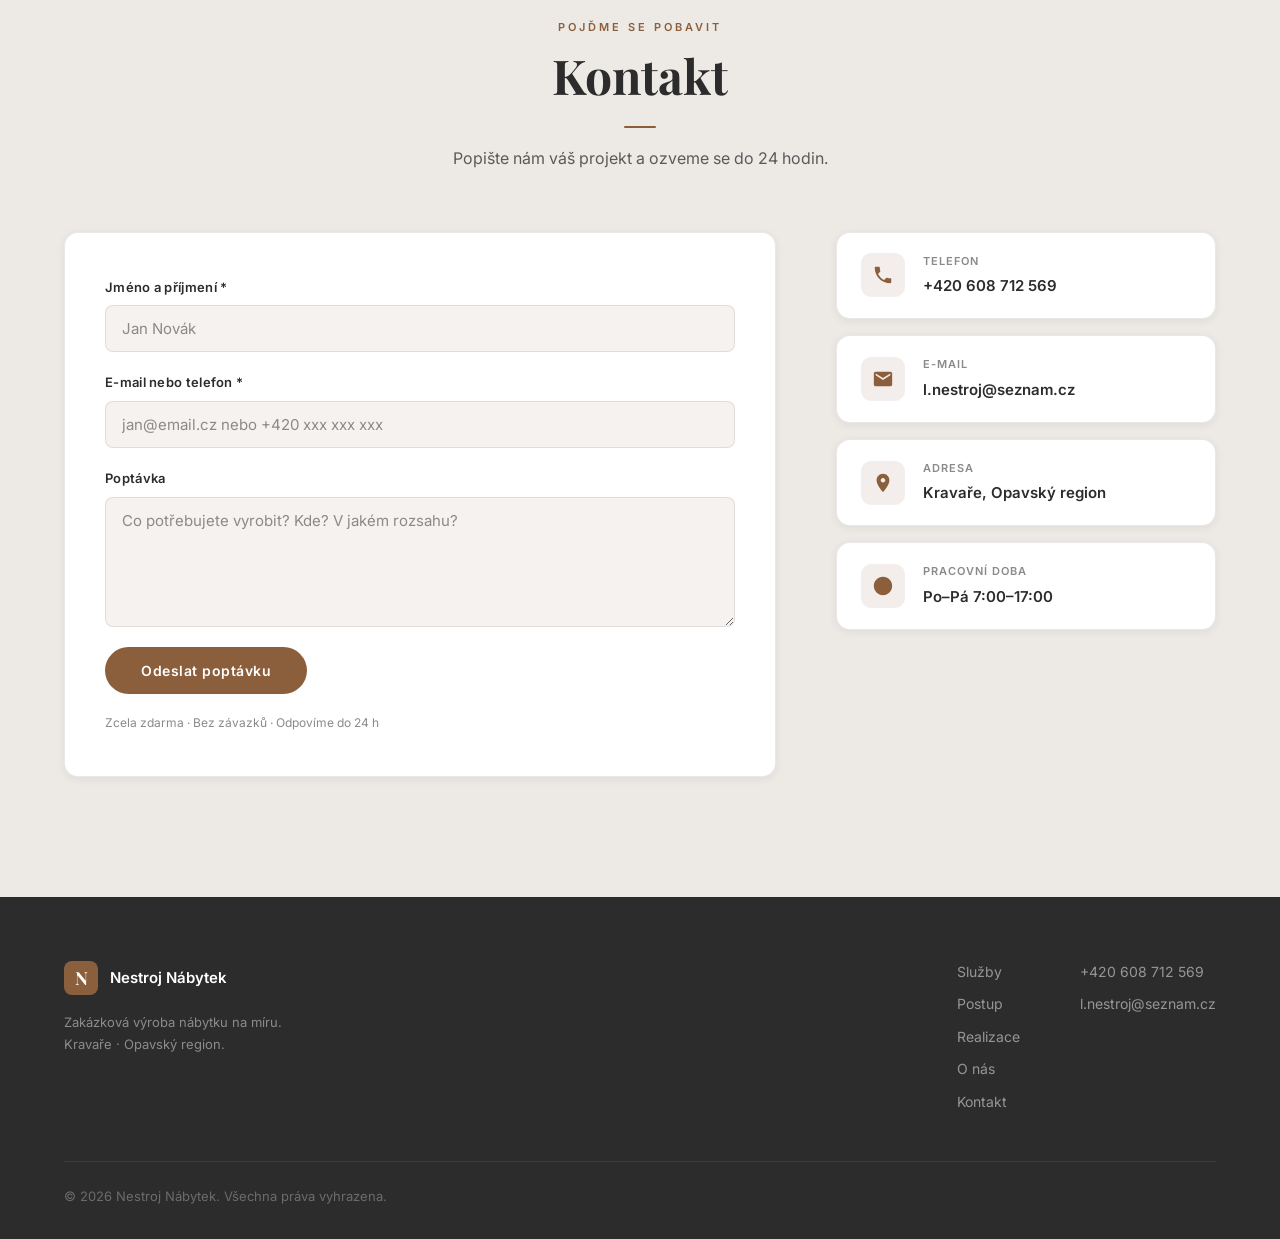
==== commit 612e5e7d: "Přepracovat ikony služeb — jednodušší, čitelnější tvary Sporák s plotýnkami, skříň s klikami, pohovk" ====
--- a/index.html
+++ b/index.html
@@ -177,84 +177,99 @@
         </div>
 
         <div class="services-grid reveal">
+          <!-- Kuchyně: sporák s plotýnkami -->
           <div class="service-card">
             <div class="service-icon">
               <svg viewBox="0 0 48 48" fill="none" xmlns="http://www.w3.org/2000/svg">
-                <rect x="4" y="28" width="40" height="14" rx="2" stroke="currentColor" stroke-width="2"/>
-                <rect x="4" y="18" width="18" height="10" rx="1" stroke="currentColor" stroke-width="2"/>
-                <rect x="26" y="18" width="18" height="10" rx="1" stroke="currentColor" stroke-width="2"/>
-                <rect x="4" y="8" width="40" height="10" rx="1" stroke="currentColor" stroke-width="2"/>
-                <line x1="16" y1="42" x2="16" y2="48" stroke="currentColor" stroke-width="2" stroke-linecap="round"/>
-                <line x1="32" y1="42" x2="32" y2="48" stroke="currentColor" stroke-width="2" stroke-linecap="round"/>
+                <rect x="6" y="10" width="36" height="30" rx="3" stroke="currentColor" stroke-width="2.2"/>
+                <rect x="12" y="26" width="24" height="10" rx="1.5" stroke="currentColor" stroke-width="2"/>
+                <circle cx="17" cy="19" r="4" stroke="currentColor" stroke-width="2"/>
+                <circle cx="31" cy="19" r="4" stroke="currentColor" stroke-width="2"/>
+                <circle cx="17" cy="19" r="1.5" fill="currentColor"/>
+                <circle cx="31" cy="19" r="1.5" fill="currentColor"/>
+                <line x1="20" y1="31" x2="28" y2="31" stroke="currentColor" stroke-width="2" stroke-linecap="round"/>
               </svg>
             </div>
             <h3 class="service-name">Kuchyně</h3>
             <p class="service-desc">Kuchyňské linky na míru — od klasiky po moderní design. Optimální využití prostoru, výběr materiálů a povrchů přesně podle vás.</p>
             <a href="galerie.html#kuchyne" class="service-link">Zobrazit realizace →</a>
           </div>
+          <!-- Skříně: skříň s otevřenými dveřmi a tyčí na věšení -->
           <div class="service-card">
             <div class="service-icon">
               <svg viewBox="0 0 48 48" fill="none" xmlns="http://www.w3.org/2000/svg">
-                <rect x="6" y="4" width="36" height="40" rx="2" stroke="currentColor" stroke-width="2"/>
-                <line x1="6" y1="16" x2="42" y2="16" stroke="currentColor" stroke-width="2"/>
-                <line x1="6" y1="28" x2="42" y2="28" stroke="currentColor" stroke-width="2"/>
-                <line x1="24" y1="4" x2="24" y2="44" stroke="currentColor" stroke-width="2"/>
-                <circle cx="18" cy="22" r="2" fill="currentColor"/>
-                <circle cx="30" cy="22" r="2" fill="currentColor"/>
+                <rect x="5" y="6" width="38" height="36" rx="2" stroke="currentColor" stroke-width="2.2"/>
+                <line x1="24" y1="6" x2="24" y2="42" stroke="currentColor" stroke-width="2"/>
+                <circle cx="20" cy="24" r="2" stroke="currentColor" stroke-width="2"/>
+                <circle cx="28" cy="24" r="2" stroke="currentColor" stroke-width="2"/>
+                <line x1="5" y1="42" x2="15" y2="42" stroke="currentColor" stroke-width="2.5" stroke-linecap="round"/>
+                <line x1="33" y1="42" x2="43" y2="42" stroke="currentColor" stroke-width="2.5" stroke-linecap="round"/>
               </svg>
             </div>
             <h3 class="service-name">Skříně</h3>
             <p class="service-desc">Vestavěné skříně, šatny a úložné systémy na míru. Využijeme každý roh, každou niku — prostoru bude dost.</p>
             <a href="galerie.html#skrine" class="service-link">Zobrazit realizace →</a>
           </div>
+          <!-- Obývák: pohovka se zády -->
           <div class="service-card">
             <div class="service-icon">
               <svg viewBox="0 0 48 48" fill="none" xmlns="http://www.w3.org/2000/svg">
-                <rect x="4" y="8" width="40" height="26" rx="2" stroke="currentColor" stroke-width="2"/>
-                <line x1="16" y1="34" x2="12" y2="42" stroke="currentColor" stroke-width="2" stroke-linecap="round"/>
-                <line x1="32" y1="34" x2="36" y2="42" stroke="currentColor" stroke-width="2" stroke-linecap="round"/>
-                <line x1="10" y1="42" x2="38" y2="42" stroke="currentColor" stroke-width="2" stroke-linecap="round"/>
-                <rect x="18" y="18" width="12" height="8" rx="1" stroke="currentColor" stroke-width="1.5"/>
+                <rect x="8" y="20" width="32" height="14" rx="3" stroke="currentColor" stroke-width="2.2"/>
+                <rect x="8" y="14" width="32" height="8" rx="2" stroke="currentColor" stroke-width="2"/>
+                <rect x="4" y="24" width="6" height="10" rx="2" stroke="currentColor" stroke-width="2"/>
+                <rect x="38" y="24" width="6" height="10" rx="2" stroke="currentColor" stroke-width="2"/>
+                <line x1="12" y1="34" x2="10" y2="40" stroke="currentColor" stroke-width="2" stroke-linecap="round"/>
+                <line x1="36" y1="34" x2="38" y2="40" stroke="currentColor" stroke-width="2" stroke-linecap="round"/>
               </svg>
             </div>
             <h3 class="service-name">Obývací pokoje</h3>
             <p class="service-desc">TV stěny, regály, vitríny a kombinované sestavy. Nábytek, který ladí s vaším interiérem a stylem bydlení.</p>
             <a href="galerie.html#obyvaci-pokoje" class="service-link">Zobrazit realizace →</a>
           </div>
+          <!-- Koupelna: vana -->
           <div class="service-card">
             <div class="service-icon">
               <svg viewBox="0 0 48 48" fill="none" xmlns="http://www.w3.org/2000/svg">
-                <rect x="8" y="20" width="32" height="22" rx="2" stroke="currentColor" stroke-width="2"/>
-                <rect x="14" y="28" width="8" height="14" rx="1" stroke="currentColor" stroke-width="1.5"/>
-                <rect x="26" y="28" width="8" height="8" rx="1" stroke="currentColor" stroke-width="1.5"/>
-                <path d="M16 20V14a8 8 0 0116 0v6" stroke="currentColor" stroke-width="2" stroke-linecap="round"/>
+                <path d="M6 28h36v4a6 6 0 01-6 6H12a6 6 0 01-6-6v-4z" stroke="currentColor" stroke-width="2.2" stroke-linejoin="round"/>
+                <path d="M10 28V16a4 4 0 014-4h2a4 4 0 014 4v12" stroke="currentColor" stroke-width="2" stroke-linecap="round"/>
+                <line x1="6" y1="28" x2="42" y2="28" stroke="currentColor" stroke-width="2.2" stroke-linecap="round"/>
+                <line x1="14" y1="38" x2="12" y2="44" stroke="currentColor" stroke-width="2" stroke-linecap="round"/>
+                <line x1="34" y1="38" x2="36" y2="44" stroke="currentColor" stroke-width="2" stroke-linecap="round"/>
+                <circle cx="22" cy="10" r="2" stroke="currentColor" stroke-width="1.8"/>
               </svg>
             </div>
             <h3 class="service-name">Koupelny</h3>
             <p class="service-desc">Koupelnový nábytek odolný vlhkosti — skříňky pod umyvadlo, zrcadlové skříňky, policové systémy.</p>
             <a href="galerie.html#koupelny" class="service-link">Zobrazit realizace →</a>
           </div>
+          <!-- Stůl: jídelní stůl se čtyřmi nohami -->
           <div class="service-card">
             <div class="service-icon">
               <svg viewBox="0 0 48 48" fill="none" xmlns="http://www.w3.org/2000/svg">
-                <rect x="6" y="22" width="36" height="6" rx="2" stroke="currentColor" stroke-width="2"/>
-                <line x1="12" y1="28" x2="10" y2="40" stroke="currentColor" stroke-width="2" stroke-linecap="round"/>
-                <line x1="36" y1="28" x2="38" y2="40" stroke="currentColor" stroke-width="2" stroke-linecap="round"/>
-                <rect x="10" y="12" width="28" height="10" rx="2" stroke="currentColor" stroke-width="2"/>
+                <rect x="4" y="18" width="40" height="6" rx="2" stroke="currentColor" stroke-width="2.2"/>
+                <line x1="10" y1="24" x2="8"  y2="40" stroke="currentColor" stroke-width="2.2" stroke-linecap="round"/>
+                <line x1="38" y1="24" x2="40" y2="40" stroke="currentColor" stroke-width="2.2" stroke-linecap="round"/>
+                <line x1="16" y1="24" x2="15" y2="40" stroke="currentColor" stroke-width="2" stroke-linecap="round"/>
+                <line x1="32" y1="24" x2="33" y2="40" stroke="currentColor" stroke-width="2" stroke-linecap="round"/>
+                <line x1="10" y1="18" x2="14"  y2="12" stroke="currentColor" stroke-width="1.8" stroke-linecap="round"/>
+                <line x1="38" y1="18" x2="34" y2="12" stroke="currentColor" stroke-width="1.8" stroke-linecap="round"/>
               </svg>
             </div>
             <h3 class="service-name">Stoly</h3>
             <p class="service-desc">Jídelní stoly, pracovní desky i barové pulty. Masivní dřevo, dýha nebo moderní lamino — dle vašeho výběru.</p>
             <a href="galerie.html#stoly" class="service-link">Zobrazit realizace →</a>
           </div>
+          <!-- Kancelář: monitor + klávesnice na stole -->
           <div class="service-card">
             <div class="service-icon">
               <svg viewBox="0 0 48 48" fill="none" xmlns="http://www.w3.org/2000/svg">
-                <rect x="4" y="26" width="40" height="16" rx="2" stroke="currentColor" stroke-width="2"/>
-                <rect x="10" y="14" width="28" height="12" rx="1" stroke="currentColor" stroke-width="2"/>
-                <line x1="24" y1="26" x2="24" y2="42" stroke="currentColor" stroke-width="2"/>
-                <line x1="4" y1="34" x2="44" y2="34" stroke="currentColor" stroke-width="1.5" stroke-dasharray="3 3"/>
-                <circle cx="34" cy="20" r="3" stroke="currentColor" stroke-width="1.5"/>
+                <rect x="10" y="8" width="28" height="20" rx="2" stroke="currentColor" stroke-width="2.2"/>
+                <line x1="24" y1="28" x2="24" y2="34" stroke="currentColor" stroke-width="2" stroke-linecap="round"/>
+                <line x1="16" y1="34" x2="32" y2="34" stroke="currentColor" stroke-width="2.2" stroke-linecap="round"/>
+                <rect x="4" y="36" width="40" height="5" rx="1.5" stroke="currentColor" stroke-width="2"/>
+                <line x1="10" y1="38.5" x2="12" y2="38.5" stroke="currentColor" stroke-width="1.5" stroke-linecap="round"/>
+                <line x1="15" y1="38.5" x2="17" y2="38.5" stroke="currentColor" stroke-width="1.5" stroke-linecap="round"/>
+                <line x1="20" y1="38.5" x2="28" y2="38.5" stroke="currentColor" stroke-width="1.5" stroke-linecap="round"/>
               </svg>
             </div>
             <h3 class="service-name">Kancelářský nábytek</h3>
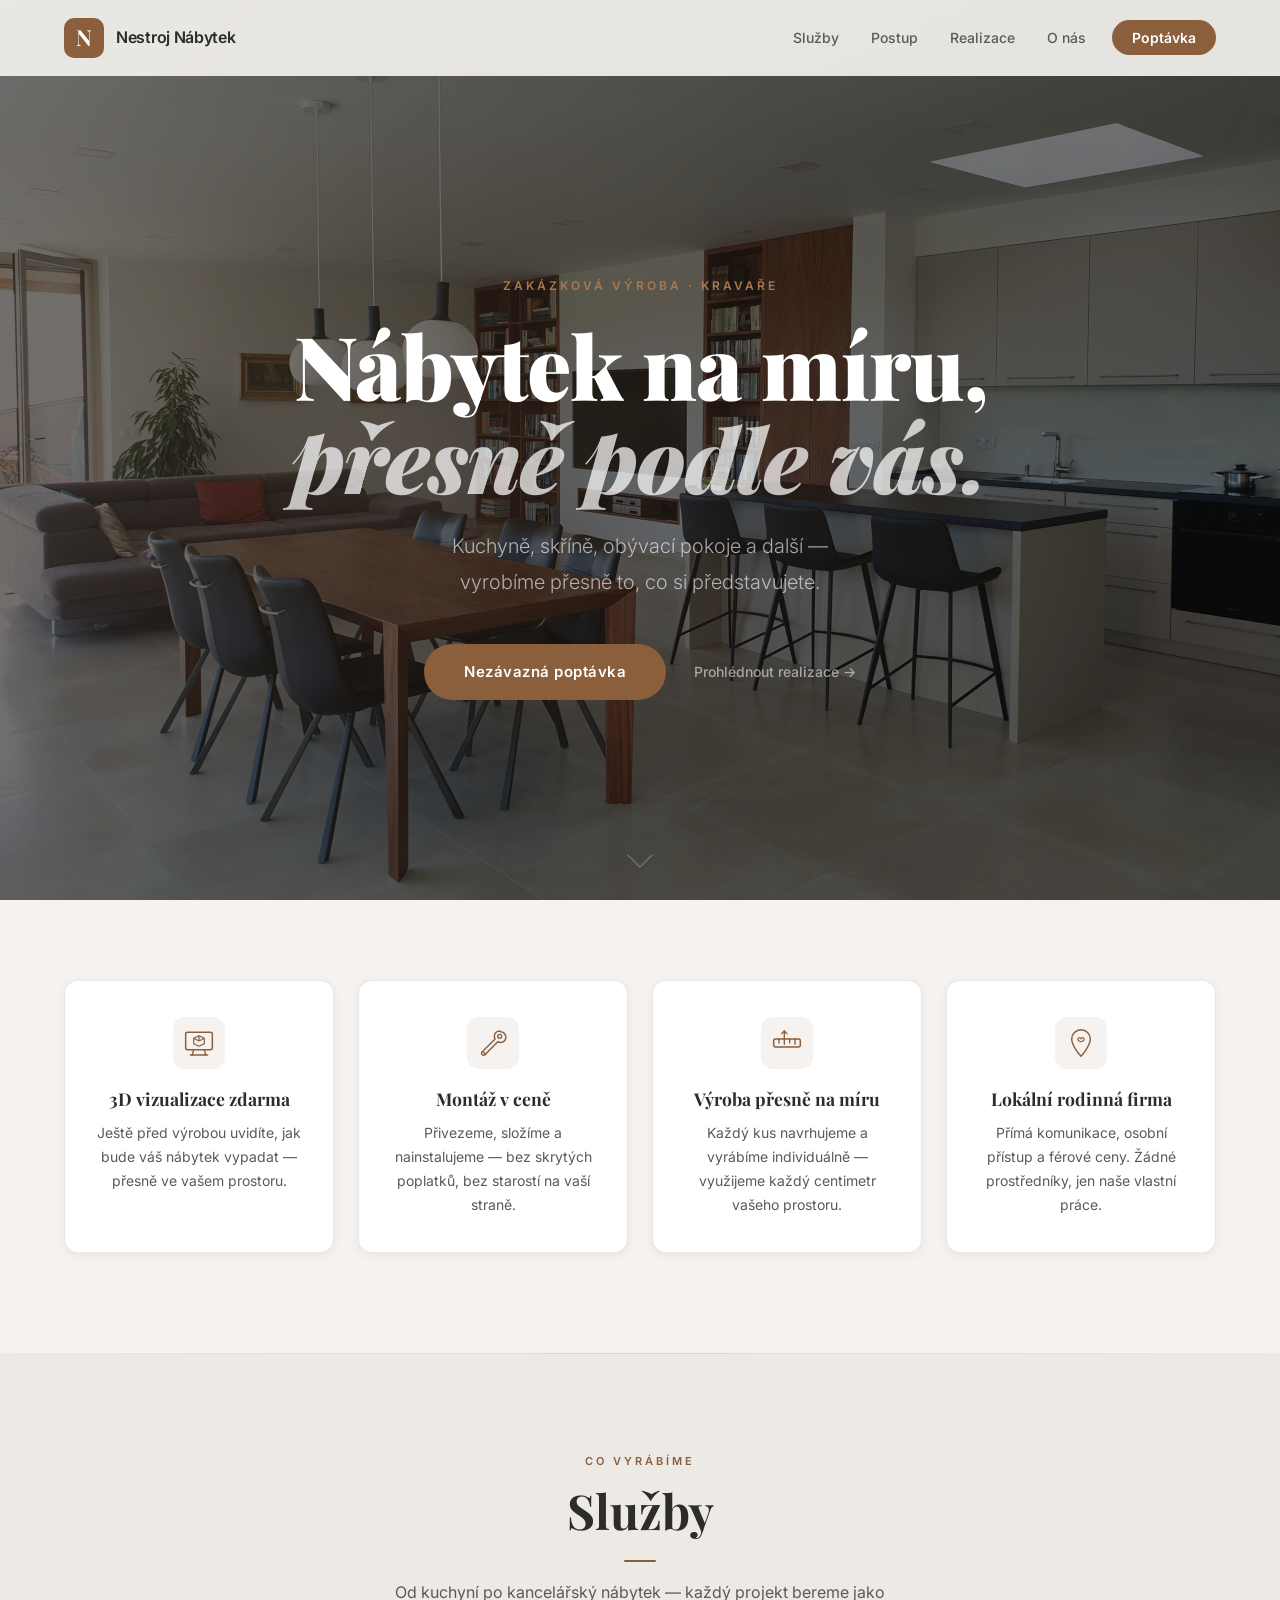
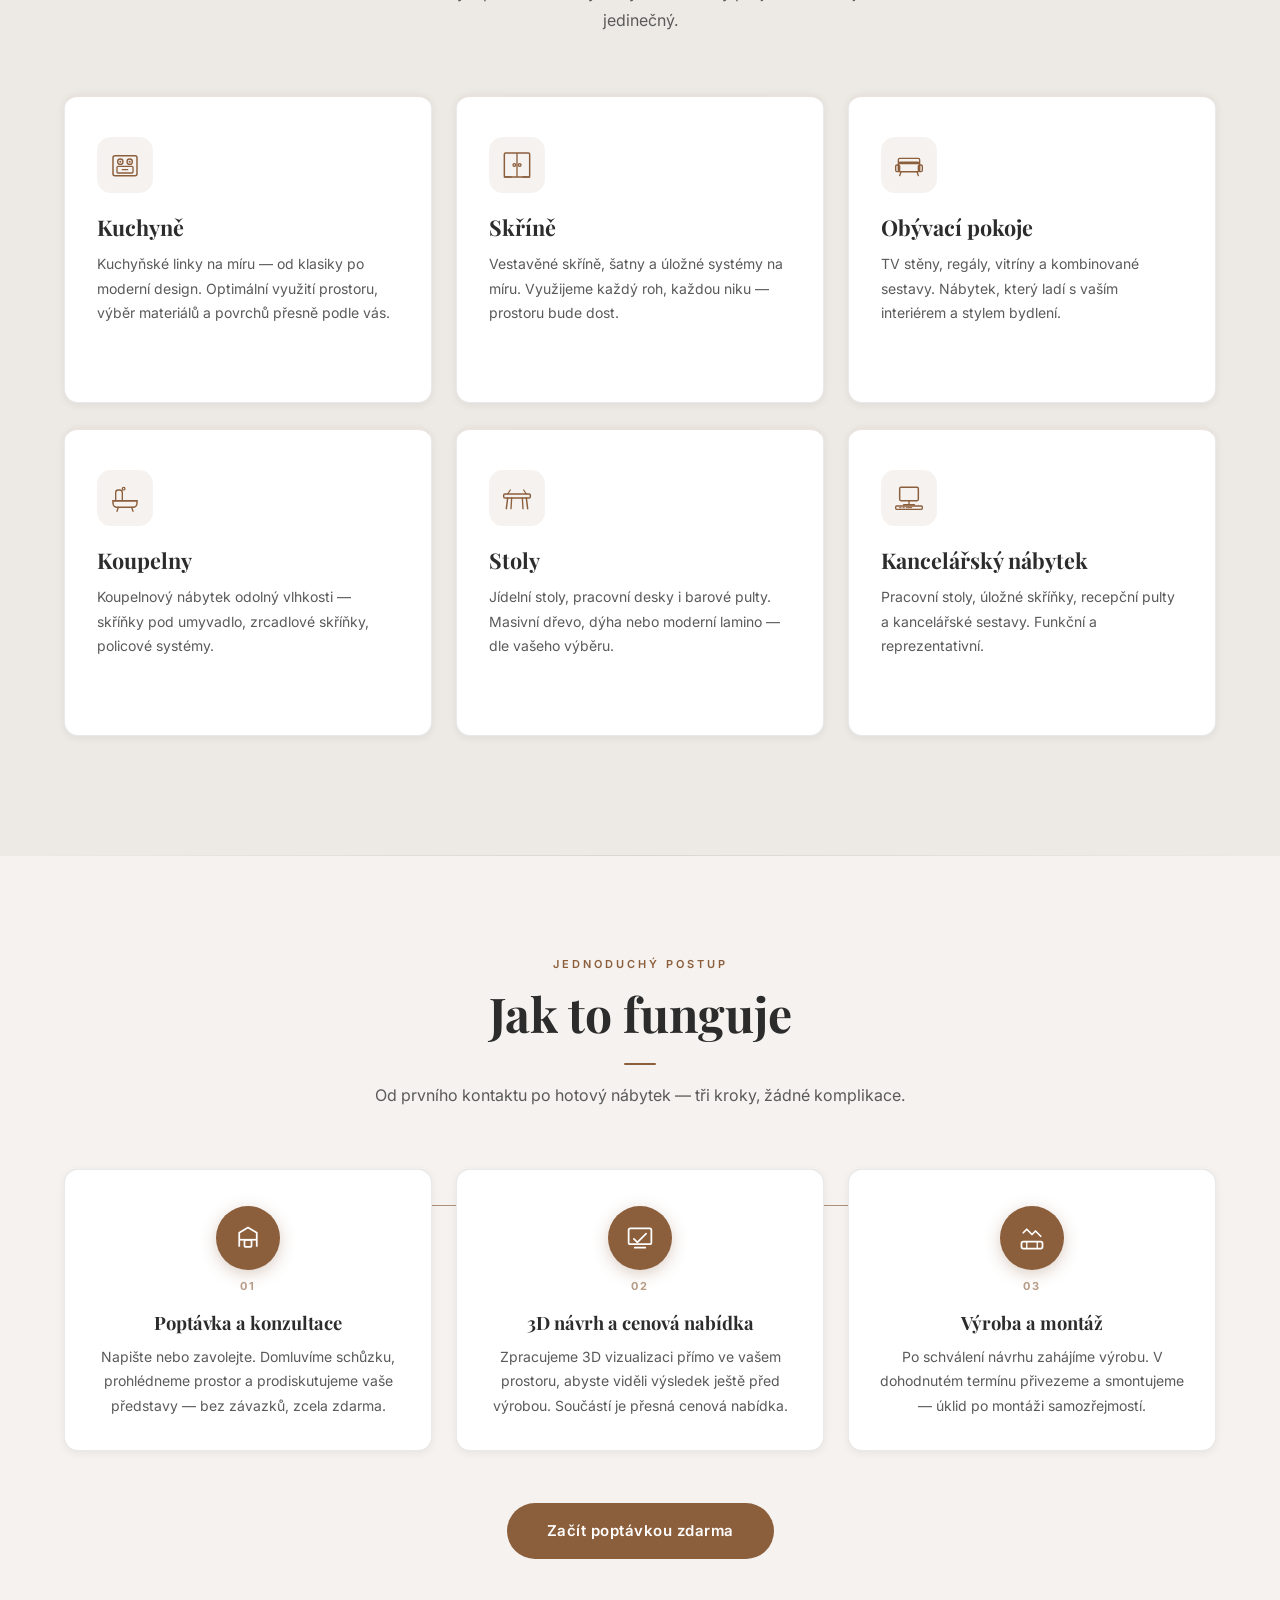
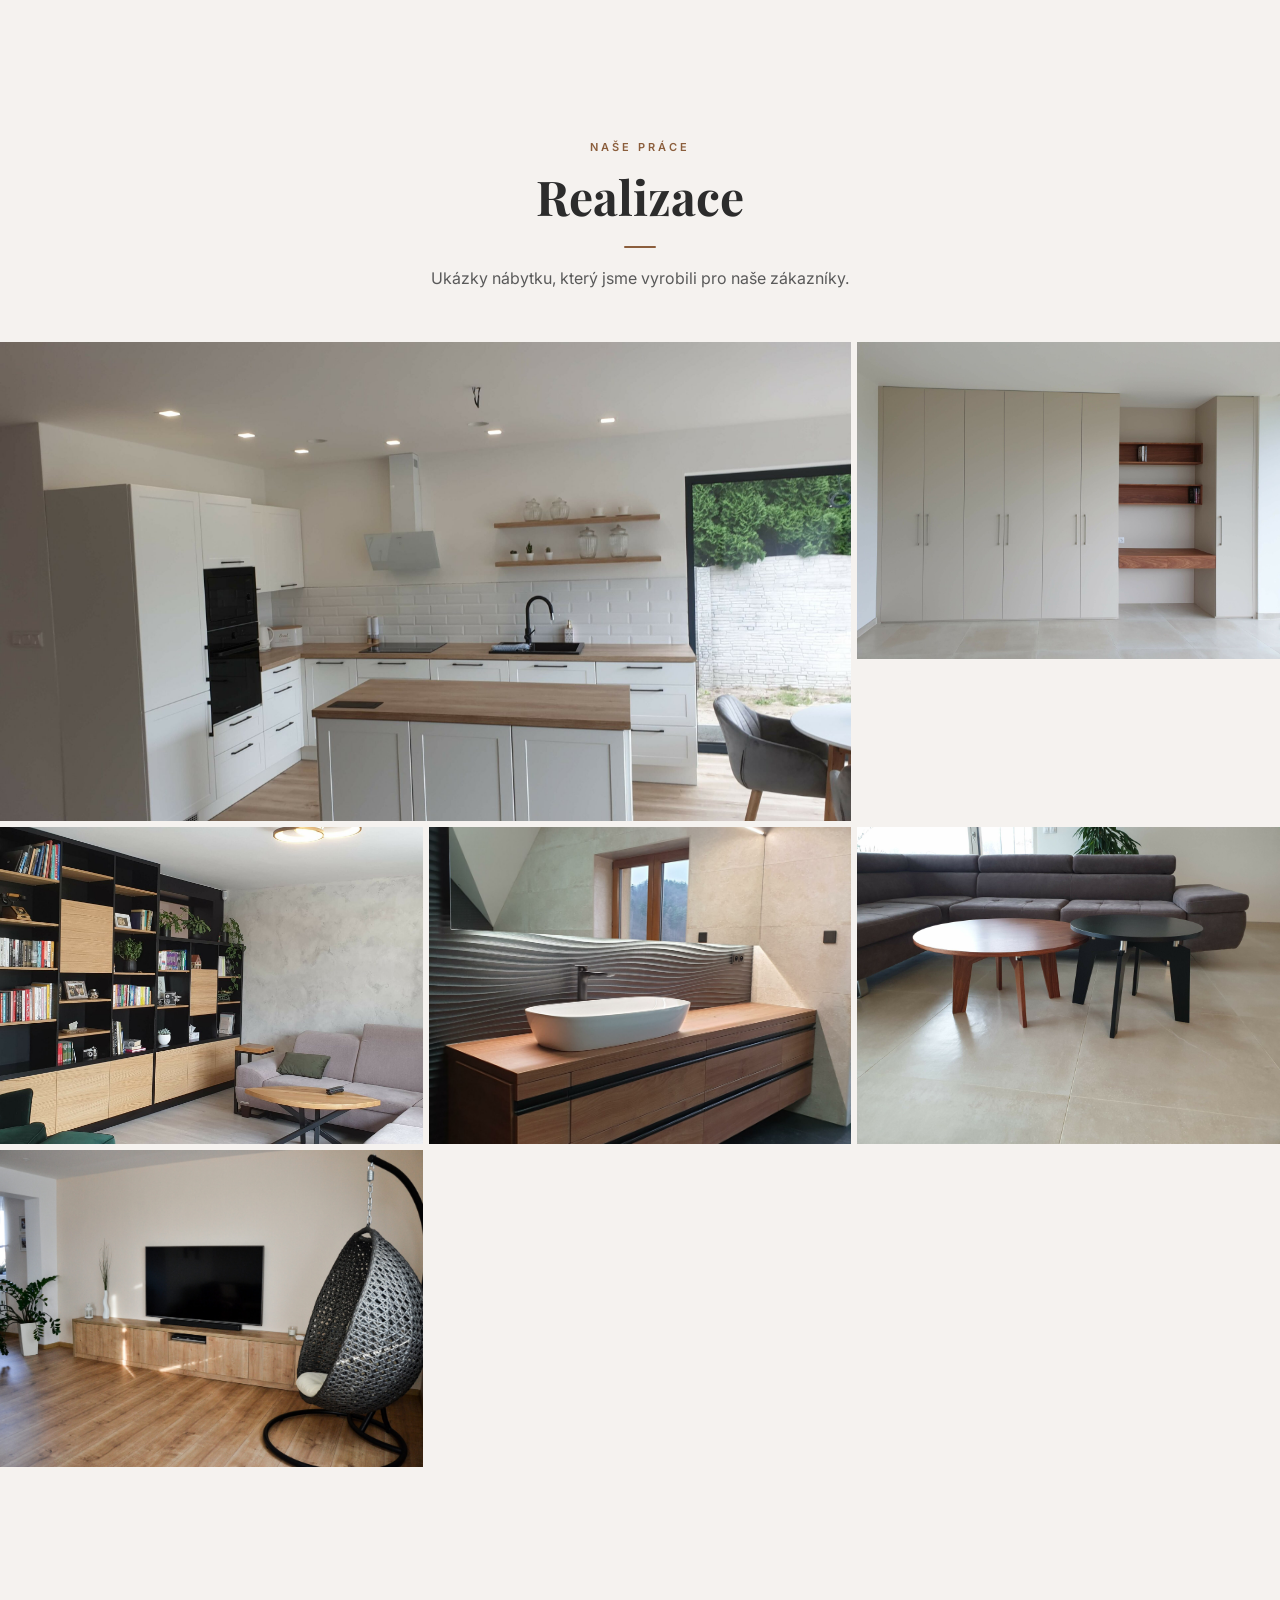
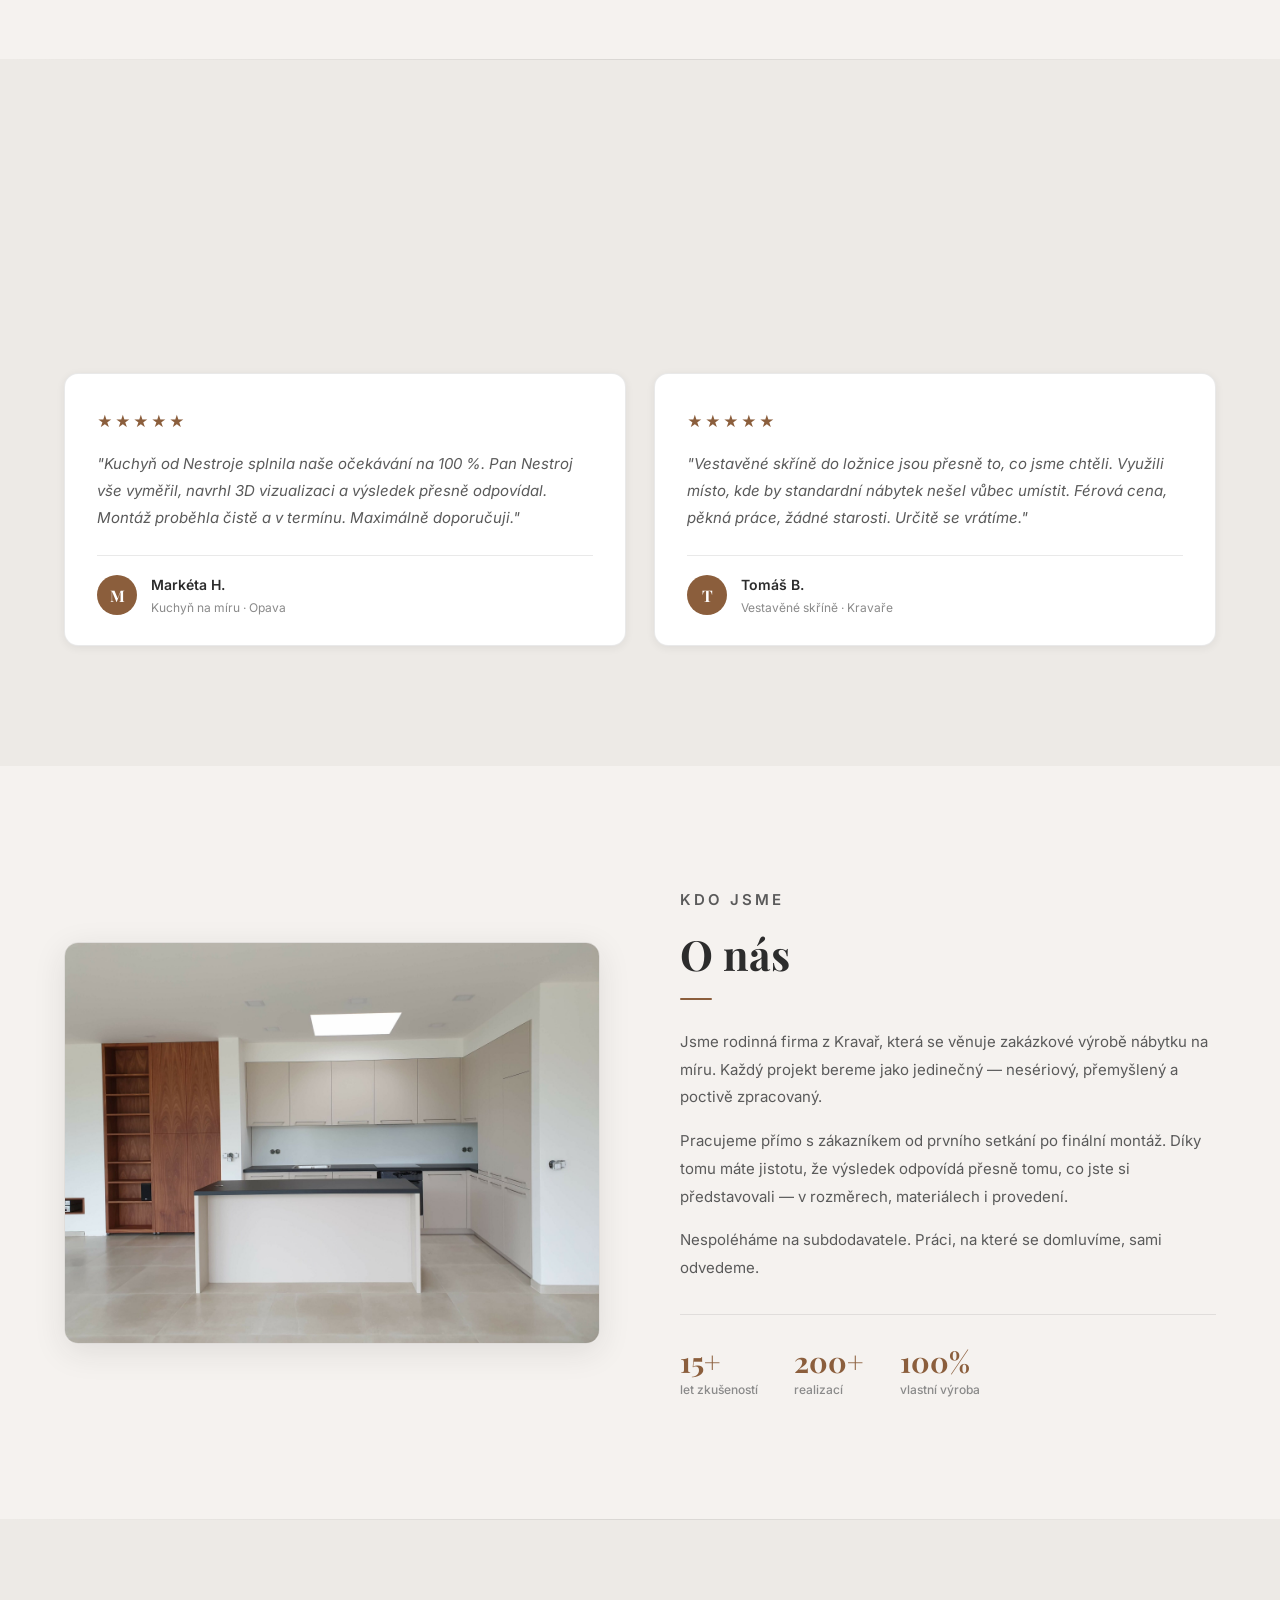
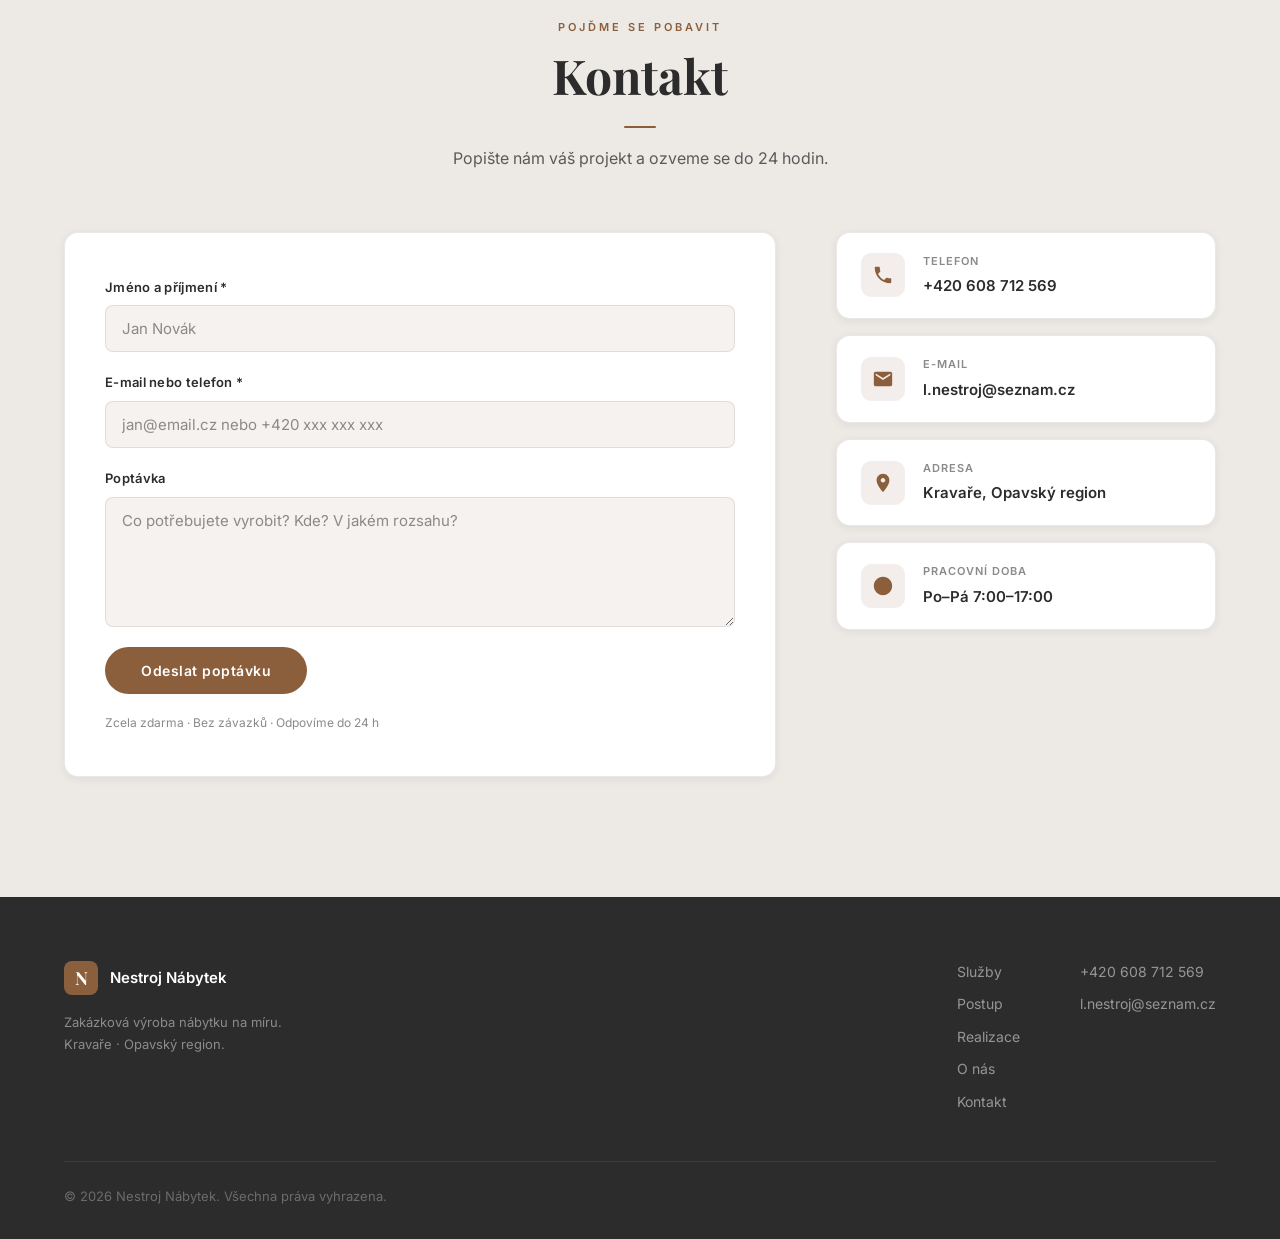
==== commit fa80a2fc: "Přepracovat ikony benefitů — čitelné a popisné Monitor s 3D kostkou, klíč/nářadí, pravítko s mírkami" ====
--- a/index.html
+++ b/index.html
@@ -118,44 +118,58 @@
     <section class="benefits-section" id="benefity">
       <div class="container">
         <div class="benefits-grid">
+          <!-- 3D vizualizace: monitor s 3D kostkou na obrazovce -->
           <div class="benefit-card reveal">
             <div class="benefit-icon">
               <svg viewBox="0 0 48 48" fill="none" xmlns="http://www.w3.org/2000/svg">
-                <rect x="6" y="10" width="36" height="28" rx="3" stroke="currentColor" stroke-width="2"/>
-                <path d="M14 32L20 22l6 8 4-6 4 8" stroke="currentColor" stroke-width="2" stroke-linecap="round" stroke-linejoin="round"/>
-                <circle cx="16" cy="18" r="2.5" stroke="currentColor" stroke-width="2"/>
-                <path d="M6 38h36" stroke="currentColor" stroke-width="2" stroke-linecap="round"/>
+                <rect x="4" y="8" width="40" height="26" rx="3" stroke="currentColor" stroke-width="2.2"/>
+                <line x1="16" y1="34" x2="14" y2="42" stroke="currentColor" stroke-width="2" stroke-linecap="round"/>
+                <line x1="32" y1="34" x2="34" y2="42" stroke="currentColor" stroke-width="2" stroke-linecap="round"/>
+                <line x1="11" y1="42" x2="37" y2="42" stroke="currentColor" stroke-width="2" stroke-linecap="round"/>
+                <!-- 3D kostka na obrazovce -->
+                <polygon points="24,13 32,17 32,25 24,29 16,25 16,17" stroke="currentColor" stroke-width="1.8" stroke-linejoin="round"/>
+                <line x1="24" y1="13" x2="24" y2="21" stroke="currentColor" stroke-width="1.8"/>
+                <line x1="16" y1="17" x2="24" y2="21" stroke="currentColor" stroke-width="1.8"/>
+                <line x1="32" y1="17" x2="24" y2="21" stroke="currentColor" stroke-width="1.8"/>
               </svg>
             </div>
             <h3>3D vizualizace zdarma</h3>
             <p>Ještě před výrobou uvidíte, jak bude váš nábytek vypadat — přesně ve vašem prostoru.</p>
           </div>
+          <!-- Montáž v ceně: klíč + šroubovák zkřížené -->
           <div class="benefit-card reveal">
             <div class="benefit-icon">
               <svg viewBox="0 0 48 48" fill="none" xmlns="http://www.w3.org/2000/svg">
-                <path d="M8 24l10 10L40 14" stroke="currentColor" stroke-width="2.5" stroke-linecap="round" stroke-linejoin="round"/>
-                <circle cx="24" cy="24" r="20" stroke="currentColor" stroke-width="2"/>
+                <path d="M34 6a8 8 0 00-8 8c0 1.5.4 2.9 1.1 4.1L8 37a3 3 0 104.2 4.2l19-19.1c1.2.7 2.6 1.1 4.1 1.1a8 8 0 000-16z" stroke="currentColor" stroke-width="2.2" stroke-linejoin="round"/>
+                <circle cx="34" cy="14" r="3" stroke="currentColor" stroke-width="2"/>
+                <line x1="10" y1="38" x2="13" y2="41" stroke="currentColor" stroke-width="2" stroke-linecap="round"/>
               </svg>
             </div>
             <h3>Montáž v ceně</h3>
             <p>Přivezeme, složíme a nainstalujeme — bez skrytých poplatků, bez starostí na vaší straně.</p>
           </div>
+          <!-- Výroba na míru: pravítko s mírkami -->
           <div class="benefit-card reveal">
             <div class="benefit-icon">
               <svg viewBox="0 0 48 48" fill="none" xmlns="http://www.w3.org/2000/svg">
-                <path d="M10 38V18l14-10 14 10v20" stroke="currentColor" stroke-width="2" stroke-linejoin="round"/>
-                <rect x="18" y="28" width="12" height="10" rx="1" stroke="currentColor" stroke-width="2"/>
-                <path d="M10 26h28" stroke="currentColor" stroke-width="2"/>
+                <rect x="4" y="18" width="40" height="12" rx="3" stroke="currentColor" stroke-width="2.2"/>
+                <line x1="12" y1="18" x2="12" y2="24" stroke="currentColor" stroke-width="2" stroke-linecap="round"/>
+                <line x1="20" y1="18" x2="20" y2="26" stroke="currentColor" stroke-width="2" stroke-linecap="round"/>
+                <line x1="28" y1="18" x2="28" y2="24" stroke="currentColor" stroke-width="2" stroke-linecap="round"/>
+                <line x1="36" y1="18" x2="36" y2="26" stroke="currentColor" stroke-width="2" stroke-linecap="round"/>
+                <path d="M16 10l4-4 4 4" stroke="currentColor" stroke-width="2" stroke-linecap="round" stroke-linejoin="round"/>
+                <line x1="20" y1="6" x2="20" y2="18" stroke="currentColor" stroke-width="2" stroke-linecap="round"/>
               </svg>
             </div>
             <h3>Výroba přesně na míru</h3>
             <p>Každý kus navrhujeme a vyrábíme individuálně — využijeme každý centimetr vašeho prostoru.</p>
           </div>
+          <!-- Lokální firma: špendlík na mapě / dům se srdcem -->
           <div class="benefit-card reveal">
             <div class="benefit-icon">
               <svg viewBox="0 0 48 48" fill="none" xmlns="http://www.w3.org/2000/svg">
-                <path d="M24 6l4 8 9 1.3-6.5 6.3 1.5 9L24 26l-8 4.6 1.5-9L11 15.3l9-1.3z" stroke="currentColor" stroke-width="2" stroke-linejoin="round"/>
-                <path d="M14 36c0 3.3 4.5 6 10 6s10-2.7 10-6" stroke="currentColor" stroke-width="2" stroke-linecap="round"/>
+                <path d="M24 4C16.3 4 10 10.3 10 18c0 10.5 14 26 14 26s14-15.5 14-26c0-7.7-6.3-14-14-14z" stroke="currentColor" stroke-width="2.2" stroke-linejoin="round"/>
+                <path d="M24 22c-1.1 0-2-.4-2.8-1l-1.2-1c-1-.9-1-2.4 0-3.3.9-.8 2.2-.8 3 0l1 1 1-1c.8-.8 2.1-.8 3 0 1 .9 1 2.4 0 3.3l-1.2 1c-.8.6-1.7 1-2.8 1z" stroke="currentColor" stroke-width="1.8" stroke-linejoin="round"/>
               </svg>
             </div>
             <h3>Lokální rodinná firma</h3>
